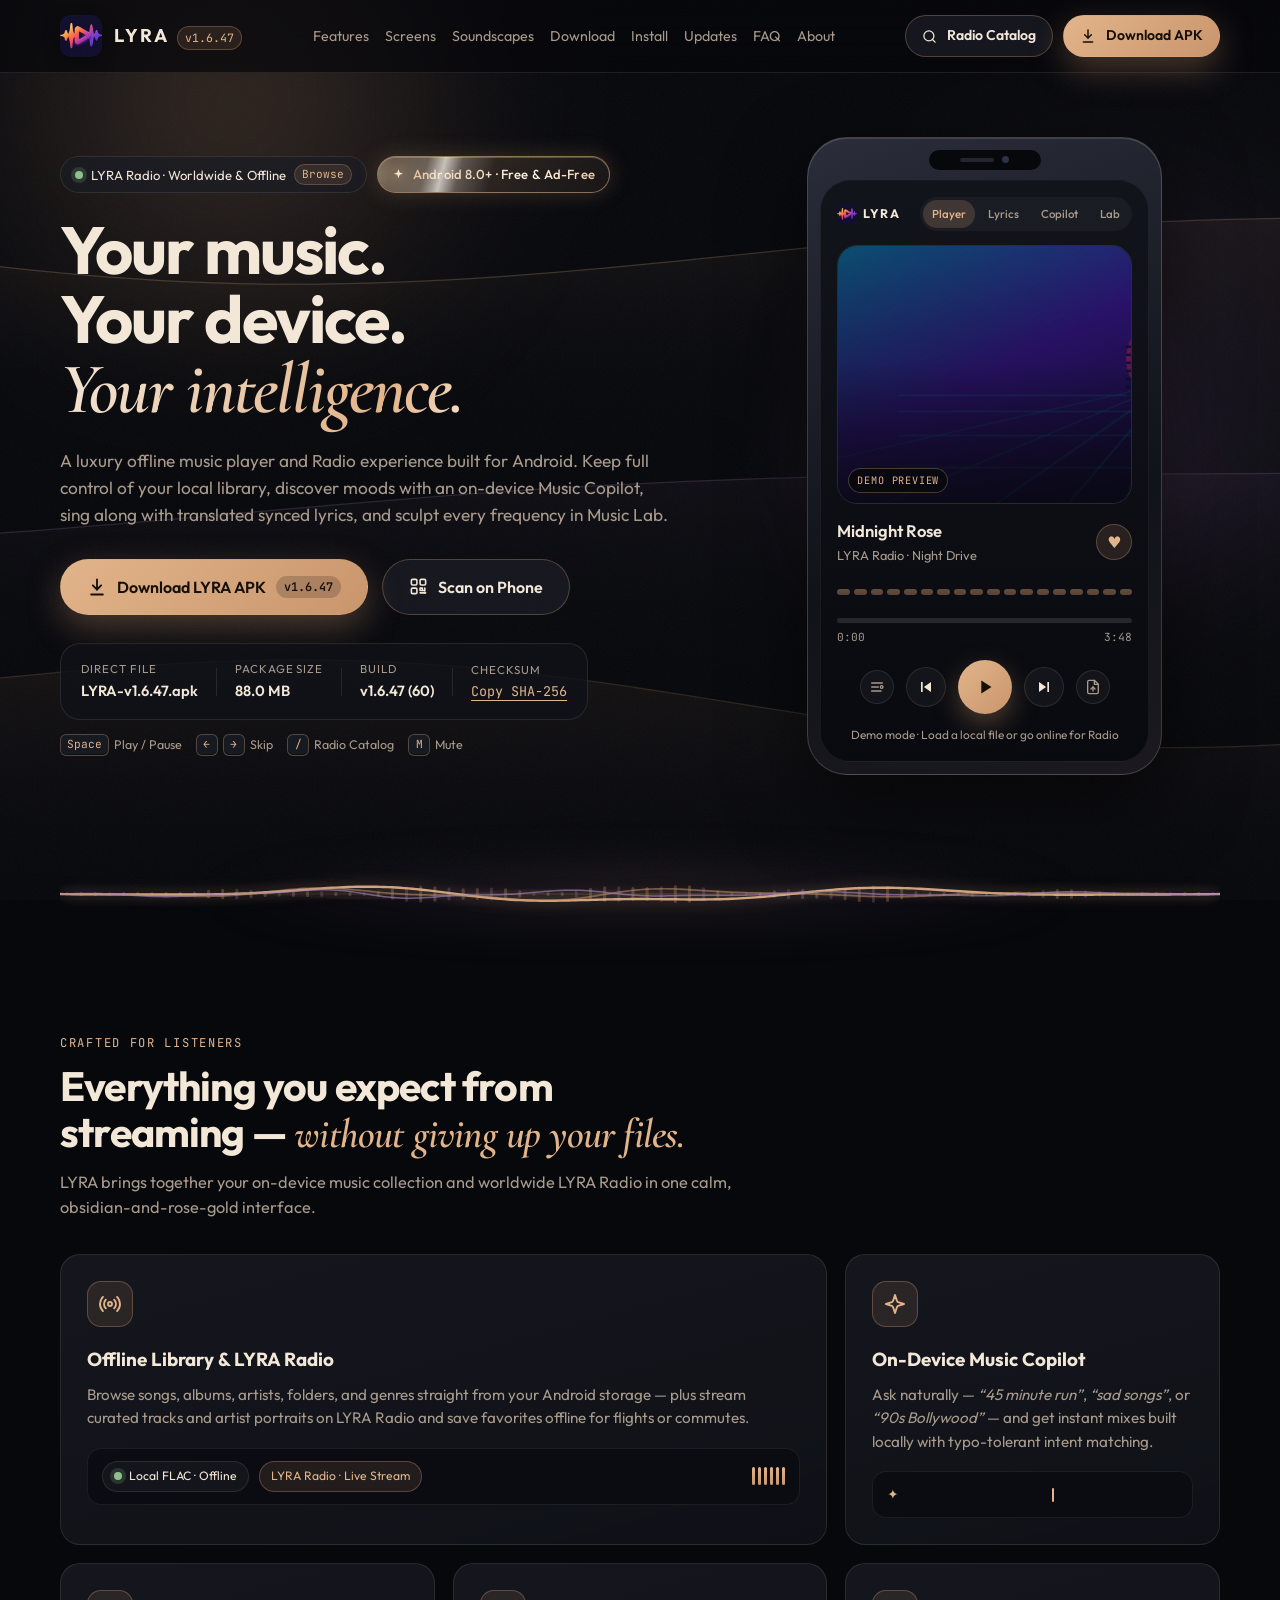
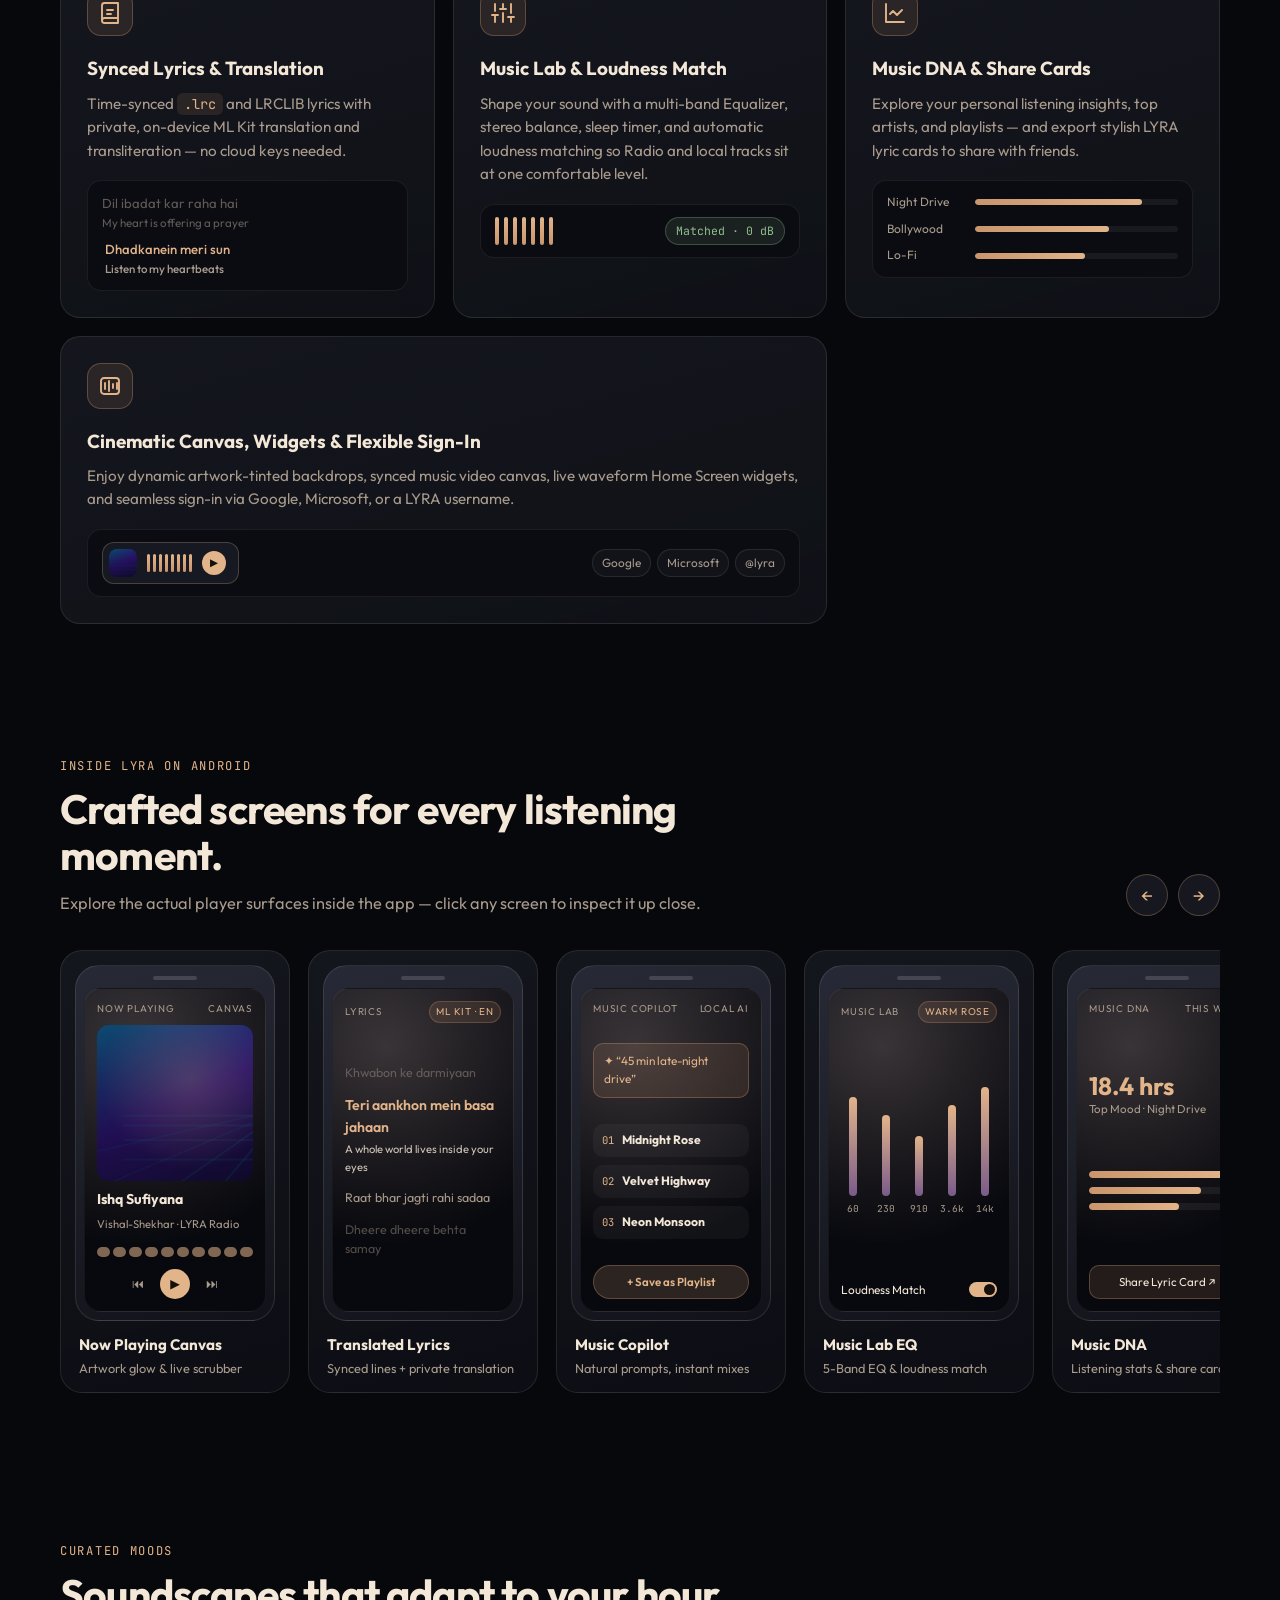
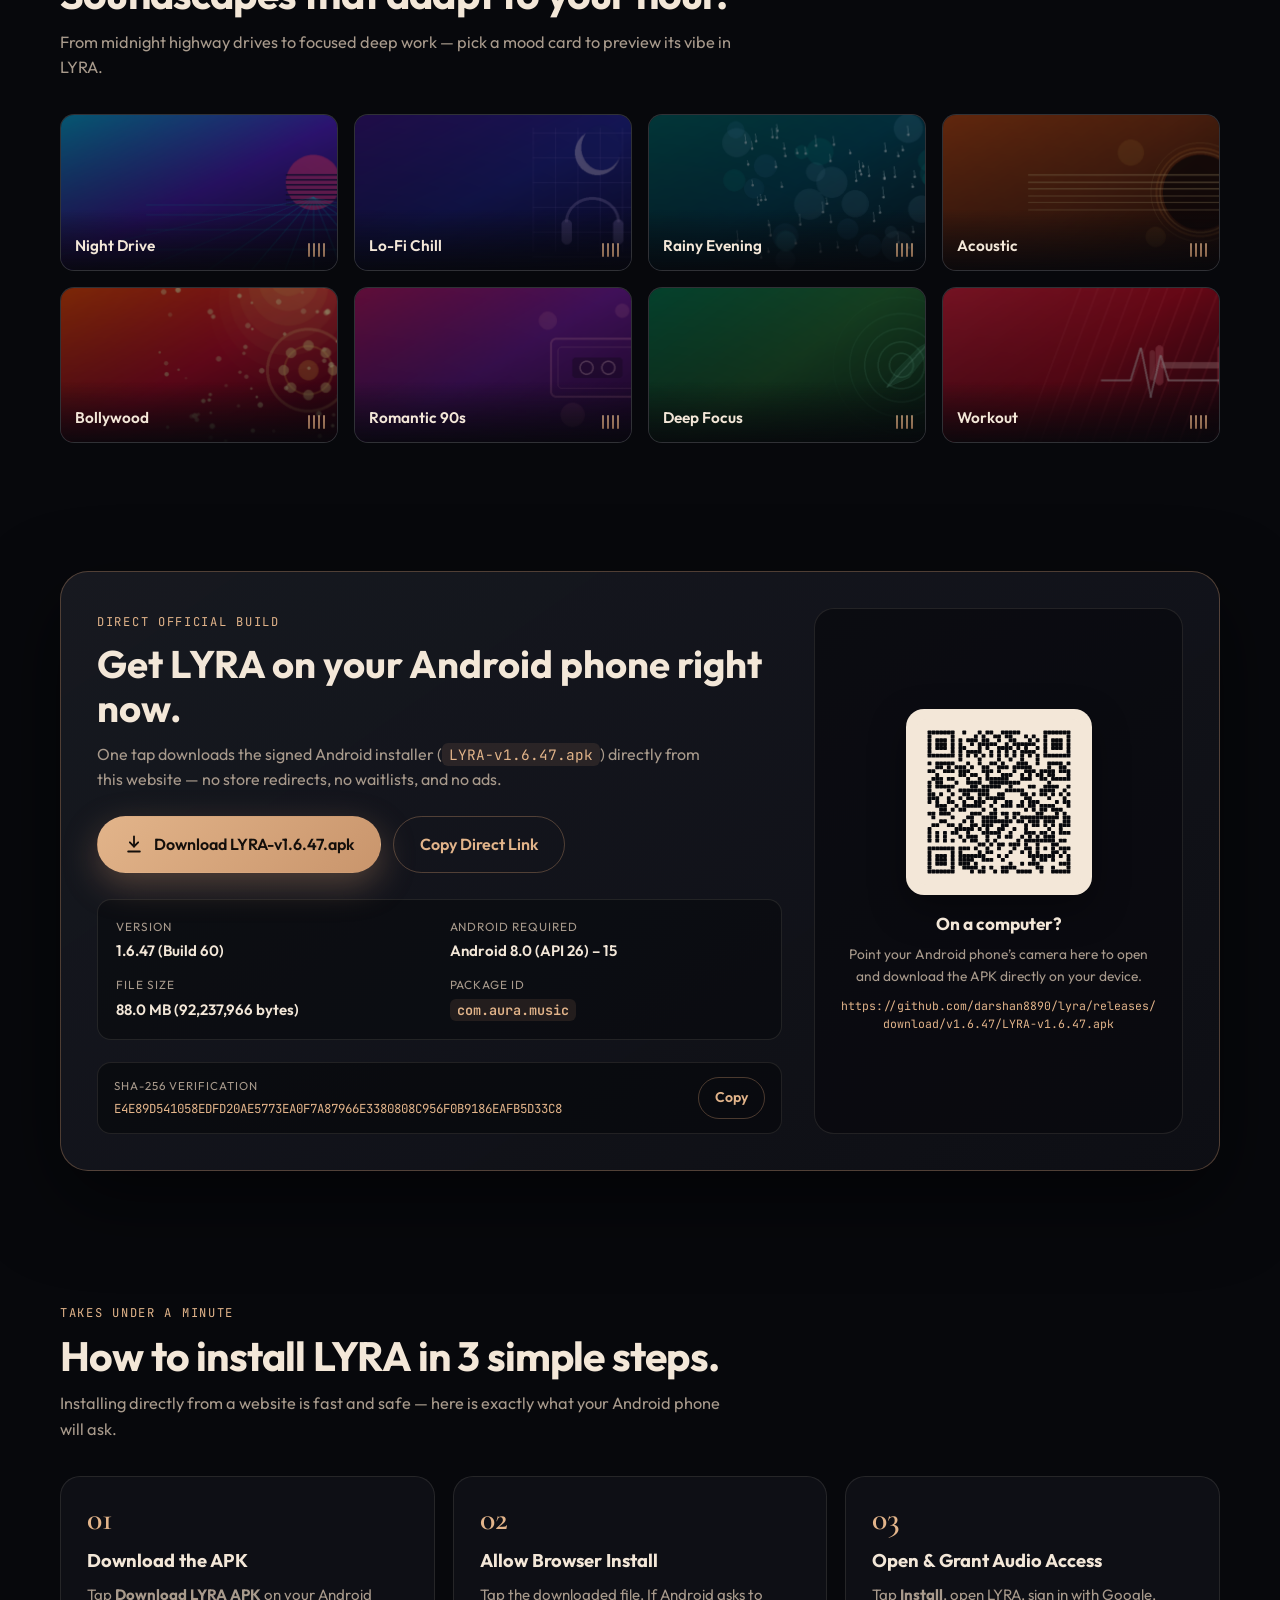
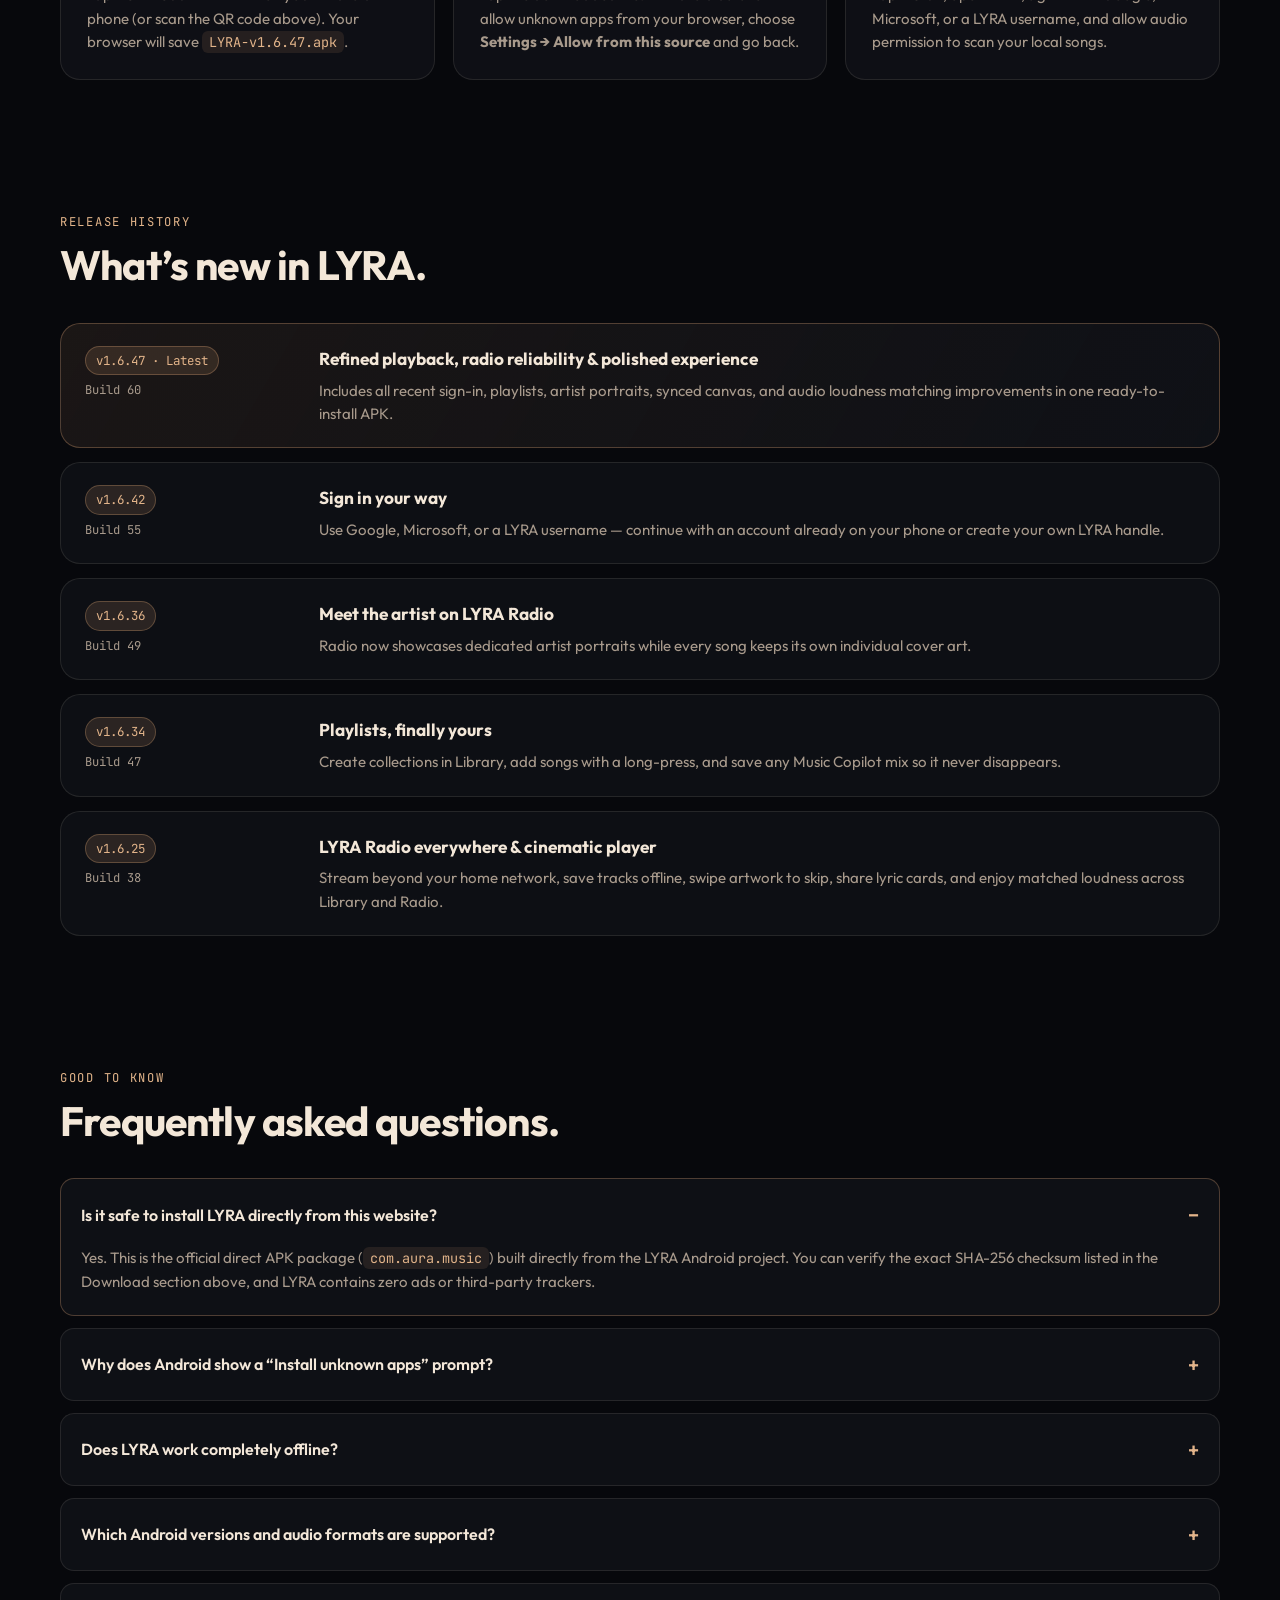
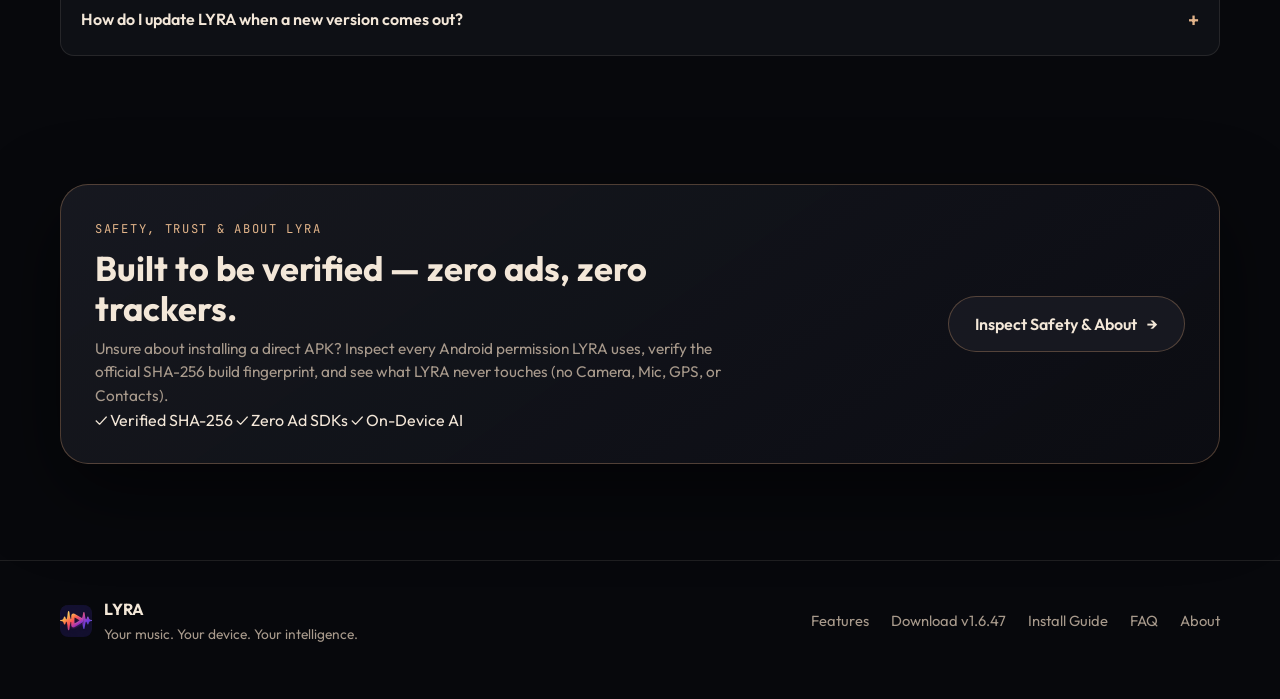
==== index.html @ 9fa6af42 "Upgrade About page with trust verification and manifest audit (index.html)" ====
<!DOCTYPE html>
<html lang="en">
<head>
  <meta charset="utf-8" />
  <meta name="viewport" content="width=device-width, initial-scale=1" />
  <meta name="theme-color" content="#07080c" />
  <title>LYRA — Your Music. Your Device. Your Intelligence.</title>
  <meta name="description" content="Download LYRA for Android (v1.6.47 APK). A refined offline music player and worldwide LYRA Radio app with on-device Music Copilot, synced lyrics &amp; translation, and Music Lab EQ." />
  <meta property="og:type" content="website" />
  <meta property="og:title" content="LYRA — Your Music. Your Device. Your Intelligence." />
  <meta property="og:description" content="Free &amp; Ad-Free Android music player and worldwide LYRA Radio with on-device Music Copilot, synced translated lyrics, and 5-Band Music Lab EQ." />
  <meta property="og:image" content="https://darshan8890.github.io/lyra/assets/lyra-logo.png?v=2" />
  <meta name="twitter:card" content="summary" />
  <meta name="twitter:title" content="LYRA for Android (v1.6.47)" />
  <meta name="twitter:description" content="Offline music player &amp; worldwide LYRA Radio — Free &amp; Ad-Free for Android 8.0+." />
  <meta name="twitter:image" content="https://darshan8890.github.io/lyra/assets/lyra-logo.png?v=2" />
  <link rel="icon" type="image/png" href="assets/lyra-logo.png?v=2" />
  <link rel="preconnect" href="https://fonts.googleapis.com" />
  <link rel="preconnect" href="https://fonts.gstatic.com" crossorigin />
  <link href="https://fonts.googleapis.com/css2?family=Cormorant+Garamond:ital,wght@0,500;0,600;1,500;1,600&family=JetBrains+Mono:wght@400;500&family=Outfit:wght@300;400;500;600;700&display=swap" rel="stylesheet" />
  <link rel="stylesheet" href="styles.css?v=13" />
</head>
<body>
  <div class="ambient-stage" aria-hidden="true">
    <canvas id="ambientCanvas" class="ambient-canvas"></canvas>
    <div class="orb orb-gold"></div>
    <div class="orb orb-amethyst"></div>
    <div class="grain"></div>
  </div>

  <!-- Sticky Navigation -->
  <header class="site-header" id="top">
    <div class="container nav-inner">
      <a class="brand" href="#top" aria-label="LYRA Home">
        <span class="brand-mark">
          <img src="assets/lyra-logo.png?v=2" alt="LYRA logo" width="42" height="42" />
        </span>
        <span class="brand-text">
          <strong>LYRA</strong>
          <small>v1.6.47</small>
        </span>
      </a>

      <nav class="nav-links" id="navLinks" aria-label="Primary">
        <a href="#features">Features</a>
        <a href="#screens">Screens</a>
        <a href="#moods">Soundscapes</a>
        <a href="#download">Download</a>
        <a href="#install">Install</a>
        <a href="#releases">Updates</a>
        <a href="#faq">FAQ</a>
        <a href="about.html">About</a>
      </nav>

      <div class="nav-actions">
        <button class="btn btn-glass btn-sm js-open-catalog" type="button">
          <svg width="15" height="15" viewBox="0 0 24 24" fill="none" stroke="currentColor" stroke-width="2" stroke-linecap="round" stroke-linejoin="round" aria-hidden="true"><circle cx="11" cy="11" r="8"/><path d="m21 21-4.3-4.3"/></svg>
          <span>Radio Catalog</span>
        </button>
        <a class="btn btn-primary btn-sm js-download-apk" href="https://github.com/darshan8890/lyra/releases/download/v1.6.47/LYRA-v1.6.47.apk" download="LYRA-v1.6.47.apk">
          <svg width="16" height="16" viewBox="0 0 24 24" fill="none" stroke="currentColor" stroke-width="2.2" stroke-linecap="round" stroke-linejoin="round" aria-hidden="true"><path d="M12 3v12"/><path d="m7 10 5 5 5-5"/><path d="M5 21h14"/></svg>
          <span>Download APK</span>
        </a>
        <button class="menu-toggle" id="menuToggle" type="button" aria-label="Open navigation menu" aria-expanded="false" aria-controls="mobileDrawer">
          <span></span><span></span>
        </button>
      </div>
    </div>

    <div class="mobile-drawer" id="mobileDrawer" hidden>
      <a href="#features">Features</a>
      <a href="#screens">App Screens</a>
      <a href="#moods">Soundscapes</a>
      <a href="#download">Direct Download</a>
      <a href="#install">How to Install</a>
      <a href="#releases">What’s New</a>
      <a href="#faq">FAQ</a>
      <a href="about.html">About</a>
      <button class="btn btn-glass js-open-catalog" type="button">Browse Radio Catalog</button>
      <a class="btn btn-primary js-download-apk" href="https://github.com/darshan8890/lyra/releases/download/v1.6.47/LYRA-v1.6.47.apk" download="LYRA-v1.6.47.apk">Download LYRA v1.6.47 APK</a>
    </div>
  </header>

  <main>
    <!-- Hero Section -->
    <section class="hero container">
      <div class="hero-copy">
        <div class="pill-row hero-enter" style="--d: 0ms">
          <button class="status-pill status-pill-btn js-open-catalog" id="radioStatusPill" type="button" title="Browse and search live LYRA Radio tracks">
            <span class="pulse-dot" aria-hidden="true"></span>
            <span id="radioStatusText">LYRA Radio · Worldwide &amp; Offline</span>
            <span class="status-pill-cta">Browse</span>
          </button>
          <span class="meta-pill">
            <svg class="meta-pill-sparkle" width="13" height="13" viewBox="0 0 24 24" fill="currentColor" aria-hidden="true"><path d="M12 2l2.1 6.4L20.5 10.5l-6.4 2.1L12 19l-2.1-6.4L3.5 10.5l6.4-2.1L12 2z"/></svg>
            <span class="meta-pill-text">Android 8.0+ · Free &amp; Ad-Free</span>
          </span>
        </div>

        <h1 class="hero-enter" style="--d: 80ms">
          Your music.<br />
          Your device.<br />
          <span class="hero-accent">Your intelligence.</span>
        </h1>

        <p class="hero-lead hero-enter" style="--d: 160ms">
          A luxury offline music player and Radio experience built for Android.
          Keep full control of your local library, discover moods with an on-device
          Music Copilot, sing along with translated synced lyrics, and sculpt every
          frequency in Music Lab.
        </p>

        <div class="hero-cta-group hero-enter" style="--d: 240ms">
          <a class="btn btn-primary btn-lg btn-shimmer js-download-apk" id="heroDownloadBtn" href="https://github.com/darshan8890/lyra/releases/download/v1.6.47/LYRA-v1.6.47.apk" download="LYRA-v1.6.47.apk">
            <svg width="20" height="20" viewBox="0 0 24 24" fill="none" stroke="currentColor" stroke-width="2.2" stroke-linecap="round" stroke-linejoin="round" aria-hidden="true"><path d="M12 3v12"/><path d="m7 10 5 5 5-5"/><path d="M5 21h14"/></svg>
            <span>Download LYRA APK</span>
            <span class="btn-tag">v1.6.47</span>
          </a>

          <button class="btn btn-glass btn-lg" type="button" id="openQrModalBtn">
            <svg width="19" height="19" viewBox="0 0 24 24" fill="none" stroke="currentColor" stroke-width="2" stroke-linecap="round" stroke-linejoin="round" aria-hidden="true"><rect x="3" y="3" width="7" height="7" rx="1.5"/><rect x="14" y="3" width="7" height="7" rx="1.5"/><rect x="3" y="14" width="7" height="7" rx="1.5"/><path d="M14 14h3v3h-3z"/><path d="M20 14v3h-3"/><path d="M14 20h7"/><path d="M20 20v-1"/></svg>
            <span>Scan on Phone</span>
          </button>
        </div>

        <div class="trust-strip hero-enter" style="--d: 320ms">
          <div class="trust-item">
            <span class="trust-label">Direct File</span>
            <strong>LYRA-v1.6.47.apk</strong>
          </div>
          <div class="trust-divider" aria-hidden="true"></div>
          <div class="trust-item">
            <span class="trust-label">Package Size</span>
            <strong>88.0 MB</strong>
          </div>
          <div class="trust-divider" aria-hidden="true"></div>
          <div class="trust-item">
            <span class="trust-label">Build</span>
            <strong>v1.6.47 (60)</strong>
          </div>
          <div class="trust-divider" aria-hidden="true"></div>
          <div class="trust-item">
            <span class="trust-label">Checksum</span>
            <button class="link-mono js-copy-sha" type="button" title="Copy SHA-256 checksum">Copy SHA-256</button>
          </div>
        </div>

        <div class="kbd-strip hero-enter" style="--d: 380ms" aria-label="Keyboard shortcuts">
          <span class="kbd-item"><kbd>Space</kbd> Play / Pause</span>
          <span class="kbd-item"><kbd>←</kbd><kbd>→</kbd> Skip</span>
          <span class="kbd-item"><kbd>/</kbd> Radio Catalog</span>
          <span class="kbd-item"><kbd>M</kbd> Mute</span>
        </div>
      </div>

      <!-- Interactive App Preview Phone -->
      <div class="hero-stage hero-enter" style="--d: 200ms" id="preview">
        <div class="phone-glow" id="phoneGlow" aria-hidden="true"></div>
        <div class="phone-frame" id="phoneFrame" aria-label="Interactive LYRA App Preview">
          <div class="phone-notch" aria-hidden="true">
            <span class="speaker"></span>
            <span class="camera"></span>
          </div>

          <div class="phone-screen">
            <div class="phone-topbar">
              <div class="phone-brand">
                <img src="assets/lyra-logo.png?v=2" alt="" width="20" height="20" />
                <span>LYRA</span>
              </div>
              <div class="phone-tabs" role="tablist" aria-label="App preview screens">
                <button class="phone-tab is-active" role="tab" aria-selected="true" data-tab="player" type="button">Player</button>
                <button class="phone-tab" role="tab" aria-selected="false" data-tab="lyrics" type="button">Lyrics</button>
                <button class="phone-tab" role="tab" aria-selected="false" data-tab="copilot" type="button">Copilot</button>
                <button class="phone-tab" role="tab" aria-selected="false" data-tab="lab" type="button">Lab</button>
              </div>
            </div>

            <!-- Tab 1: Player -->
            <div class="phone-panel is-active" data-panel="player">
              <div class="art-card" id="previewArtCard">
                <img id="previewArtImg" src="assets/bg_genre_nightdrive.png" alt="Night Drive cover art" />
                <video id="previewCanvasVideo" class="art-video" muted playsinline loop hidden></video>
                <div class="art-overlay">
                  <span class="art-badge" id="previewBadge">LYRA RADIO · LIVE</span>
                  <button class="canvas-pill" id="canvasToggleBtn" type="button" hidden>Canvas</button>
                </div>
              </div>

              <div class="track-meta">
                <div class="track-title-col">
                  <h3 id="previewTitle">Connecting to LYRA Radio…</h3>
                  <p id="previewArtist">Loading live catalog</p>
                </div>
                <button class="heart-btn is-liked" id="previewLikeBtn" type="button" aria-label="Toggle favorite">♥</button>
              </div>

              <div class="waveform" id="previewWaveform" aria-hidden="true">
                <span></span><span></span><span></span><span></span><span></span><span></span>
                <span></span><span></span><span></span><span></span><span></span><span></span>
                <span></span><span></span><span></span><span></span><span></span><span></span>
              </div>

              <div class="progress-wrap">
                <div class="progress-track" id="previewProgressTrack" role="slider" aria-label="Seek preview position" aria-valuemin="0" aria-valuemax="100" aria-valuenow="0" tabindex="0">
                  <div class="progress-fill" id="previewProgress"></div>
                </div>
                <div class="progress-times">
                  <span id="previewTimeCurrent">0:00</span>
                  <span id="previewTimeTotal">0:00</span>
                </div>
              </div>

              <div class="player-controls">
                <button class="ctrl-btn ctrl-sm" id="queueToggleBtn" type="button" aria-label="Open Radio track queue" title="LYRA Radio Queue">
                  <svg width="16" height="16" viewBox="0 0 24 24" fill="none" stroke="currentColor" stroke-width="2" stroke-linecap="round"><path d="M4 6h16M4 12h10M4 18h14"/><circle cx="19" cy="12" r="2"/></svg>
                </button>
                <button class="ctrl-btn" id="prevTrackBtn" type="button" aria-label="Previous track">
                  <svg width="20" height="20" viewBox="0 0 24 24" fill="currentColor"><path d="M6 6h2v12H6zm3.5 6 8.5 6V6z"/></svg>
                </button>
                <button class="play-fab" id="playToggleBtn" type="button" aria-label="Play or pause track">
                  <svg id="playIcon" width="22" height="22" viewBox="0 0 24 24" fill="currentColor"><path d="M8 5v14l11-7z"/></svg>
                  <svg id="pauseIcon" width="22" height="22" viewBox="0 0 24 24" fill="currentColor" hidden><path d="M6 5h4v14H6zm8 0h4v14h-4z"/></svg>
                </button>
                <button class="ctrl-btn" id="nextTrackBtn" type="button" aria-label="Next track">
                  <svg width="20" height="20" viewBox="0 0 24 24" fill="currentColor"><path d="M16 6h2v12h-2zM6 18l8.5-6L6 6z"/></svg>
                </button>
                <label class="ctrl-btn ctrl-sm" title="Play a local audio file from your device" aria-label="Play a local audio file">
                  <input type="file" id="localAudioInput" accept="audio/*" hidden />
                  <svg width="16" height="16" viewBox="0 0 24 24" fill="none" stroke="currentColor" stroke-width="2" stroke-linecap="round" stroke-linejoin="round"><path d="M14 2H6a2 2 0 0 0-2 2v16a2 2 0 0 0 2 2h12a2 2 0 0 0 2-2V8z"/><polyline points="14 2 14 8 20 8"/><path d="M12 18v-6"/><path d="m9 15 3-3 3 3"/></svg>
                </label>
              </div>
              <p class="preview-hint" id="previewHint">Tap Play to stream live from LYRA Radio</p>

              <!-- Inline Queue Overlay inside Phone -->
              <div class="phone-queue" id="phoneQueue" hidden>
                <div class="phone-queue-head">
                  <span class="mini-label" id="queueCountLabel">LYRA Radio Queue</span>
                  <button class="chip-btn" id="closeQueueBtn" type="button">Done</button>
                </div>
                <ul class="queue-list" id="queueList"></ul>
              </div>
            </div>

            <!-- Tab 2: Synced Lyrics -->
            <div class="phone-panel" data-panel="lyrics" hidden>
              <div class="lyrics-header">
                <div class="sync-pill" role="group" aria-label="Adjust lyric timing">
                  <button type="button" id="lyricSyncMinus" title="Show lyrics 0.5s earlier">−0.5s</button>
                  <button type="button" id="lyricSyncReset" title="Reset lyric timing">0.0s</button>
                  <button type="button" id="lyricSyncPlus" title="Show lyrics 0.5s later">+0.5s</button>
                </div>
                <button class="translate-chip" id="translateToggle" type="button" aria-pressed="false">
                  Translate: OFF
                </button>
              </div>

              <div class="lyrics-scroll" id="lyricsBox">
                <p class="lyric-line" data-orig="Raat ke saaye mein dhadkan bolti hai" data-en="In the shadows of the night, the heartbeat speaks">Raat ke saaye mein dhadkan bolti hai</p>
                <p class="lyric-line is-active" data-orig="Khamoshi mein bhi ek dhun chhupi hai" data-en="Even inside silence, a melody stays hidden">Khamoshi mein bhi ek dhun chhupi hai</p>
                <p class="lyric-line" data-orig="Sitaron ke neeche yeh safar chalta rahe" data-en="Beneath the stars, let this journey keep moving">Sitaron ke neeche yeh safar chalta rahe</p>
                <p class="lyric-line" data-orig="Har sur mein tera hi naam mile" data-en="In every note, only your name appears">Har sur mein tera hi naam mile</p>
              </div>

              <div class="lyrics-foot">
                <span id="lyricsFootText">Tap any line to jump to that moment</span>
              </div>
            </div>

            <!-- Tab 3: Music Copilot -->
            <div class="phone-panel" data-panel="copilot" hidden>
              <span class="mini-label">Music Copilot · Live Catalog</span>
              <form class="copilot-prompt-bar" id="copilotForm">
                <span class="spark">✦</span>
                <input id="copilotInput" type="text" placeholder="Try: romantic, lofi, 90s, run…" autocomplete="off" />
                <button class="copilot-go" type="submit" aria-label="Generate mix">Go</button>
              </form>
              <div class="copilot-chips">
                <button class="chip-btn is-selected" type="button" data-copilot="all">Radio Hits</button>
                <button class="chip-btn" type="button" data-copilot="chill">Chill / Lo-Fi</button>
                <button class="chip-btn" type="button" data-copilot="romantic">Romantic</button>
                <button class="chip-btn" type="button" data-copilot="energy">Workout</button>
              </div>
              <div class="copilot-result" id="copilotResult">
                <strong id="copilotTitle">Curated from LYRA Radio</strong>
                <p id="copilotDesc">Tap any track below to play it live.</p>
                <ul class="mini-tracklist" id="copilotTracks">
                  <li><span>01</span><div><b>Loading catalog…</b><small>LYRA Radio</small></div></li>
                </ul>
              </div>
            </div>

            <!-- Tab 4: Music Lab EQ -->
            <div class="phone-panel" data-panel="lab" hidden>
              <div class="lyrics-header">
                <span class="mini-label">Music Lab · 5-Band EQ</span>
                <label class="switch-inline">
                  <input type="checkbox" id="loudnessMatchToggle" checked />
                  <span>Loudness Match</span>
                </label>
              </div>
              <div class="eq-presets">
                <button class="chip-btn is-selected" type="button" data-preset="warm">Warm Rose</button>
                <button class="chip-btn" type="button" data-preset="bass">Bass Boost</button>
                <button class="chip-btn" type="button" data-preset="vocal">Vocal Air</button>
                <button class="chip-btn" type="button" data-preset="flat">Studio Flat</button>
              </div>
              <div class="eq-sliders" id="eqSliders">
                <div class="eq-band"><input type="range" min="-10" max="10" value="4" aria-label="60 Hz" /><span>60</span></div>
                <div class="eq-band"><input type="range" min="-10" max="10" value="2" aria-label="230 Hz" /><span>230</span></div>
                <div class="eq-band"><input type="range" min="-10" max="10" value="-1" aria-label="910 Hz" /><span>910</span></div>
                <div class="eq-band"><input type="range" min="-10" max="10" value="3" aria-label="3.6 kHz" /><span>3.6k</span></div>
                <div class="eq-band"><input type="range" min="-10" max="10" value="5" aria-label="14 kHz" /><span>14k</span></div>
              </div>
              <div class="lyrics-foot">
                <span>Equalizes local files &amp; Radio at even volume</span>
              </div>
            </div>
          </div>
        </div>
      </div>
    </section>

    <!-- Live Acoustic Wave Divider -->
    <div class="wave-ribbon container" aria-hidden="true">
      <canvas id="acousticWaveCanvas"></canvas>
    </div>

    <!-- Bento Features Section -->
    <section class="section container" id="features">
      <div class="section-head reveal">
        <span class="eyebrow">Crafted for listeners</span>
        <h2>Everything you expect from streaming — <em>without giving up your files.</em></h2>
        <p>LYRA brings together your on-device music collection and worldwide LYRA Radio in one calm, obsidian-and-rose-gold interface.</p>
      </div>

      <div class="bento-grid">
        <article class="bento-card bento-wide reveal">
          <div class="bento-icon">
            <svg width="24" height="24" viewBox="0 0 24 24" fill="none" stroke="currentColor" stroke-width="1.9" stroke-linecap="round" stroke-linejoin="round"><circle cx="12" cy="12" r="2"/><path d="M16.24 7.76a6 6 0 0 1 0 8.49m-8.48-.01a6 6 0 0 1 0-8.49m11.31-2.82a10 10 0 0 1 0 14.14m-14.14 0a10 10 0 0 1 0-14.14"/></svg>
          </div>
          <h3>Offline Library &amp; LYRA Radio</h3>
          <p>
            Browse songs, albums, artists, folders, and genres straight from your Android storage — plus stream curated tracks and artist portraits on LYRA Radio and save favorites offline for flights or commutes.
          </p>
          <div class="bento-visual bento-radio-vis" aria-hidden="true">
            <div class="bento-radio-chip"><span class="pulse-dot"></span><span>Local FLAC · Offline</span></div>
            <div class="bento-radio-chip is-accent"><span>LYRA Radio · Live Stream</span></div>
            <div class="bento-mini-eq"><i></i><i></i><i></i><i></i><i></i><i></i></div>
          </div>
        </article>

        <article class="bento-card reveal">
          <div class="bento-icon">
            <svg width="24" height="24" viewBox="0 0 24 24" fill="none" stroke="currentColor" stroke-width="1.9" stroke-linecap="round" stroke-linejoin="round"><path d="m12 3-1.912 5.813a2 2 0 0 1-1.275 1.275L3 12l5.813 1.912a2 2 0 0 1 1.275 1.275L12 21l1.912-5.813a2 2 0 0 1 1.275-1.275L21 12l-5.813-1.912a2 2 0 0 1-1.275-1.275L12 3Z"/></svg>
          </div>
          <h3>On-Device Music Copilot</h3>
          <p>
            Ask naturally — <em>“45 minute run”</em>, <em>“sad songs”</em>, or <em>“90s Bollywood”</em> — and get instant mixes built locally with typo-tolerant intent matching.
          </p>
          <div class="bento-visual bento-copilot-vis" aria-hidden="true">
            <span class="bento-spark">✦</span>
            <span class="bento-prompt-cycle" id="bentoCopilotPrompt">“45 minute night drive”</span>
            <span class="bento-caret"></span>
          </div>
        </article>

        <article class="bento-card reveal">
          <div class="bento-icon">
            <svg width="24" height="24" viewBox="0 0 24 24" fill="none" stroke="currentColor" stroke-width="1.9" stroke-linecap="round" stroke-linejoin="round"><path d="M4 19.5v-15A2.5 2.5 0 0 1 6.5 2H20v20H6.5a2.5 2.5 0 0 1 0-5H20"/><path d="M9 9h6"/><path d="M9 13h4"/></svg>
          </div>
          <h3>Synced Lyrics &amp; Translation</h3>
          <p>
            Time-synced <code>.lrc</code> and LRCLIB lyrics with private, on-device ML Kit translation and transliteration — no cloud keys needed.
          </p>
          <div class="bento-visual bento-lyrics-vis" id="bentoLyricsVis" aria-hidden="true">
            <div class="bl-line is-active">Dil ibadat kar raha hai <small>My heart is offering a prayer</small></div>
            <div class="bl-line">Dhadkanein meri sun <small>Listen to my heartbeats</small></div>
          </div>
        </article>

        <article class="bento-card reveal">
          <div class="bento-icon">
            <svg width="24" height="24" viewBox="0 0 24 24" fill="none" stroke="currentColor" stroke-width="1.9" stroke-linecap="round" stroke-linejoin="round"><line x1="4" y1="21" x2="4" y2="14"/><line x1="4" y1="10" x2="4" y2="3"/><line x1="12" y1="21" x2="12" y2="12"/><line x1="12" y1="8" x2="12" y2="3"/><line x1="20" y1="21" x2="20" y2="16"/><line x1="20" y1="12" x2="20" y2="3"/><line x1="1" y1="14" x2="7" y2="14"/><line x1="9" y1="8" x2="15" y2="8"/><line x1="17" y1="16" x2="23" y2="16"/></svg>
          </div>
          <h3>Music Lab &amp; Loudness Match</h3>
          <p>
            Shape your sound with a multi-band Equalizer, stereo balance, sleep timer, and automatic loudness matching so Radio and local tracks sit at one comfortable level.
          </p>
          <div class="bento-visual bento-eq-vis" aria-hidden="true">
            <div class="bento-eq-bars"><i></i><i></i><i></i><i></i><i></i><i></i><i></i></div>
            <span class="bento-badge-pill">Matched · 0 dB</span>
          </div>
        </article>

        <article class="bento-card reveal">
          <div class="bento-icon">
            <svg width="24" height="24" viewBox="0 0 24 24" fill="none" stroke="currentColor" stroke-width="1.9" stroke-linecap="round" stroke-linejoin="round"><path d="M3 3v18h18"/><path d="m19 9-5 5-4-4-3 3"/></svg>
          </div>
          <h3>Music DNA &amp; Share Cards</h3>
          <p>
            Explore your personal listening insights, top artists, and playlists — and export stylish LYRA lyric cards to share with friends.
          </p>
          <div class="bento-visual bento-dna-vis" aria-hidden="true">
            <div class="dna-row"><span>Night Drive</span><div><i style="--w:82%"></i></div></div>
            <div class="dna-row"><span>Bollywood</span><div><i style="--w:66%"></i></div></div>
            <div class="dna-row"><span>Lo-Fi</span><div><i style="--w:54%"></i></div></div>
          </div>
        </article>

        <article class="bento-card bento-wide reveal">
          <div class="bento-icon">
            <svg width="24" height="24" viewBox="0 0 24 24" fill="none" stroke="currentColor" stroke-width="1.9" stroke-linecap="round" stroke-linejoin="round"><rect x="3" y="4" width="18" height="16" rx="3"/><path d="M7 15V9"/><path d="M11 17V7"/><path d="M15 14v-4"/><path d="M19 15V9"/></svg>
          </div>
          <h3>Cinematic Canvas, Widgets &amp; Flexible Sign-In</h3>
          <p>
            Enjoy dynamic artwork-tinted backdrops, synced music video canvas, live waveform Home Screen widgets, and seamless sign-in via Google, Microsoft, or a LYRA username.
          </p>
          <div class="bento-visual bento-widget-vis" aria-hidden="true">
            <div class="bento-mini-widget">
              <img src="assets/bg_genre_nightdrive.png" alt="" width="28" height="28" />
              <div class="bmw-wave"><i></i><i></i><i></i><i></i><i></i><i></i><i></i><i></i></div>
              <span class="bmw-play">▶</span>
            </div>
            <div class="bento-auth-tags">
              <span>Google</span>
              <span>Microsoft</span>
              <span>@lyra</span>
            </div>
          </div>
        </article>
      </div>
    </section>

    <!-- Android App Screen Showcase Gallery -->
    <section class="section container" id="screens">
      <div class="gallery-header reveal">
        <div class="section-head">
          <span class="eyebrow">Inside LYRA on Android</span>
          <h2>Crafted screens for every listening moment.</h2>
          <p>Explore the actual player surfaces inside the app — click any screen to inspect it up close.</p>
        </div>
        <div class="gallery-nav">
          <button class="gallery-arrow" id="galleryPrevBtn" type="button" aria-label="Previous app screens">←</button>
          <button class="gallery-arrow" id="galleryNextBtn" type="button" aria-label="Next app screens">→</button>
        </div>
      </div>

      <div class="gallery-track reveal" id="screensTrack" tabindex="0" aria-label="LYRA Android app screens">
        <article class="screen-card" data-screen="player" data-title="Now Playing · Cinematic Canvas" data-desc="Dynamic artwork-tinted backdrop, synced looping video canvas, swipeable cover art, and live waveform scrubber.">
          <div class="screen-phone">
            <div class="sp-notch"></div>
            <div class="sp-body sp-player">
              <div class="sp-top"><span>NOW PLAYING</span><span>CANVAS</span></div>
              <div class="sp-cover">
                <img src="assets/bg_genre_nightdrive.png" alt="Now Playing screen artwork" loading="lazy" />
                <div class="sp-cover-glow"></div>
              </div>
              <div class="sp-meta">
                <strong>Ishq Sufiyana</strong>
                <small>Vishal-Shekhar · LYRA Radio</small>
              </div>
              <div class="sp-wave"><i></i><i></i><i></i><i></i><i></i><i></i><i></i><i></i><i></i><i></i></div>
              <div class="sp-controls"><span>⏮</span><span class="sp-play">▶</span><span>⏭</span></div>
            </div>
          </div>
          <div class="screen-caption">
            <strong>Now Playing Canvas</strong>
            <span>Artwork glow &amp; live scrubber</span>
          </div>
        </article>

        <article class="screen-card" data-screen="lyrics" data-title="Synced Lyrics &amp; On-Device Translation" data-desc="Time-synced .lrc &amp; LRCLIB verses with private ML Kit translation and transliteration — zero cloud keys required.">
          <div class="screen-phone">
            <div class="sp-notch"></div>
            <div class="sp-body sp-lyrics">
              <div class="sp-top"><span>LYRICS</span><span class="sp-chip">ML KIT · EN</span></div>
              <div class="sp-lyric-stack">
                <p class="is-dim">Khwabon ke darmiyaan</p>
                <p class="is-now">Teri aankhon mein basa jahaan<small>A whole world lives inside your eyes</small></p>
                <p>Raat bhar jagti rahi sadaa</p>
                <p class="is-dim">Dheere dheere behta samay</p>
              </div>
            </div>
          </div>
          <div class="screen-caption">
            <strong>Translated Lyrics</strong>
            <span>Synced lines + private translation</span>
          </div>
        </article>

        <article class="screen-card" data-screen="copilot" data-title="On-Device Music Copilot" data-desc="Type or tap natural moods like '45 minute night drive' or '90s Bollywood' for instant typo-tolerant local &amp; Radio mixes.">
          <div class="screen-phone">
            <div class="sp-notch"></div>
            <div class="sp-body sp-copilot">
              <div class="sp-top"><span>MUSIC COPILOT</span><span>LOCAL AI</span></div>
              <div class="sp-prompt">✦ “45 min late-night drive”</div>
              <div class="sp-mix-list">
                <div><span>01</span><b>Midnight Rose</b></div>
                <div><span>02</span><b>Velvet Highway</b></div>
                <div><span>03</span><b>Neon Monsoon</b></div>
              </div>
              <div class="sp-save-pill">+ Save as Playlist</div>
            </div>
          </div>
          <div class="screen-caption">
            <strong>Music Copilot</strong>
            <span>Natural prompts, instant mixes</span>
          </div>
        </article>

        <article class="screen-card" data-screen="lab" data-title="Music Lab · 5-Band EQ &amp; Loudness Match" data-desc="Sculpt 60 Hz to 14 kHz, balance stereo channels, set a sleep timer, and keep Radio &amp; local files at one smooth volume.">
          <div class="screen-phone">
            <div class="sp-notch"></div>
            <div class="sp-body sp-lab">
              <div class="sp-top"><span>MUSIC LAB</span><span class="sp-chip">WARM ROSE</span></div>
              <div class="sp-eq-grid">
                <div><i style="--h:76%"></i><span>60</span></div>
                <div><i style="--h:62%"></i><span>230</span></div>
                <div><i style="--h:46%"></i><span>910</span></div>
                <div><i style="--h:70%"></i><span>3.6k</span></div>
                <div><i style="--h:84%"></i><span>14k</span></div>
              </div>
              <div class="sp-toggle-row"><span>Loudness Match</span><span class="sp-switch"></span></div>
            </div>
          </div>
          <div class="screen-caption">
            <strong>Music Lab EQ</strong>
            <span>5-Band EQ &amp; loudness match</span>
          </div>
        </article>

        <article class="screen-card" data-screen="dna" data-title="Music DNA &amp; Shareable Lyric Cards" data-desc="Track your listening habits, top genres, and favorite artists — and export rose-gold LYRA lyric cards in one tap.">
          <div class="screen-phone">
            <div class="sp-notch"></div>
            <div class="sp-body sp-dna">
              <div class="sp-top"><span>MUSIC DNA</span><span>THIS WEEK</span></div>
              <div class="sp-stat-big">18.4 hrs<small>Top Mood · Night Drive</small></div>
              <div class="sp-dna-bars">
                <div><i style="--w:88%"></i></div>
                <div><i style="--w:72%"></i></div>
                <div><i style="--w:58%"></i></div>
              </div>
              <div class="sp-share-mini">Share Lyric Card ↗</div>
            </div>
          </div>
          <div class="screen-caption">
            <strong>Music DNA</strong>
            <span>Listening stats &amp; share cards</span>
          </div>
        </article>

        <article class="screen-card" data-screen="widget" data-title="Live Waveform Home Screen Widget" data-desc="Control playback straight from your Android home screen with a translucent waveform scrubber, shuffle, repeat, and queue jump.">
          <div class="screen-phone">
            <div class="sp-notch"></div>
            <div class="sp-body sp-widget-screen">
              <div class="sp-top"><span>ANDROID WIDGET</span><span>4×2 LIVE</span></div>
              <div class="sp-launcher-widget">
                <div class="slw-head">
                  <img src="assets/bg_genre_bollywood.png" alt="" width="34" height="34" />
                  <div><strong>Let It Be Desi Boyz</strong><small>Pritam · LYRA</small></div>
                </div>
                <div class="slw-dots"><i></i><i></i><i></i><i></i><i></i><i></i><i></i><i></i><i></i><i></i><i></i><i></i></div>
                <div class="slw-btns"><span>⏮</span><b>▶</b><span>⏭</span><span>♡</span></div>
              </div>
            </div>
          </div>
          <div class="screen-caption">
            <strong>Home Screen Widget</strong>
            <span>Live waveform playback card</span>
          </div>
        </article>
      </div>
    </section>

    <!-- Moods & Soundscapes Strip -->
    <section class="section container" id="moods">
      <div class="section-head reveal">
        <span class="eyebrow">Curated Moods</span>
        <h2>Soundscapes that adapt to your hour.</h2>
        <p>From midnight highway drives to focused deep work — pick a mood card to preview its vibe in LYRA.</p>
      </div>

      <div class="moods-grid reveal">
        <button class="mood-card" type="button" data-mood="Night Drive" data-art="assets/bg_genre_nightdrive.png">
          <img src="assets/bg_genre_nightdrive.png" alt="Night Drive artwork" loading="lazy" />
          <span>Night Drive</span>
        </button>
        <button class="mood-card" type="button" data-mood="Lo-Fi Chill" data-art="assets/bg_genre_lofi.png">
          <img src="assets/bg_genre_lofi.png" alt="Lo-Fi Chill artwork" loading="lazy" />
          <span>Lo-Fi Chill</span>
        </button>
        <button class="mood-card" type="button" data-mood="Rainy Evening" data-art="assets/bg_genre_rainy.png">
          <img src="assets/bg_genre_rainy.png" alt="Rainy Evening artwork" loading="lazy" />
          <span>Rainy Evening</span>
        </button>
        <button class="mood-card" type="button" data-mood="Acoustic" data-art="assets/bg_genre_acoustic.png">
          <img src="assets/bg_genre_acoustic.png" alt="Acoustic artwork" loading="lazy" />
          <span>Acoustic</span>
        </button>
        <button class="mood-card" type="button" data-mood="Bollywood" data-art="assets/bg_genre_bollywood.png">
          <img src="assets/bg_genre_bollywood.png" alt="Bollywood artwork" loading="lazy" />
          <span>Bollywood</span>
        </button>
        <button class="mood-card" type="button" data-mood="Romantic 90s" data-art="assets/bg_genre_romantic90s.png">
          <img src="assets/bg_genre_romantic90s.png" alt="Romantic 90s artwork" loading="lazy" />
          <span>Romantic 90s</span>
        </button>
        <button class="mood-card" type="button" data-mood="Deep Focus" data-art="assets/bg_genre_focus.png">
          <img src="assets/bg_genre_focus.png" alt="Deep Focus artwork" loading="lazy" />
          <span>Deep Focus</span>
        </button>
        <button class="mood-card" type="button" data-mood="Workout" data-art="assets/bg_genre_workout.png">
          <img src="assets/bg_genre_workout.png" alt="Workout artwork" loading="lazy" />
          <span>Workout</span>
        </button>
      </div>
    </section>

    <!-- Dedicated Direct Download Hub -->
    <section class="section container" id="download">
      <div class="download-hub reveal">
        <div class="download-info">
          <span class="eyebrow">Direct Official Build</span>
          <h2>Get LYRA on your Android phone right now.</h2>
          <p>
            One tap downloads the signed Android installer (<code>LYRA-v1.6.47.apk</code>) directly from this website — no store redirects, no waitlists, and no ads.
          </p>

          <div class="download-actions">
            <a class="btn btn-primary btn-lg btn-shimmer js-download-apk" href="https://github.com/darshan8890/lyra/releases/download/v1.6.47/LYRA-v1.6.47.apk" download="LYRA-v1.6.47.apk">
              <svg width="20" height="20" viewBox="0 0 24 24" fill="none" stroke="currentColor" stroke-width="2.2" stroke-linecap="round" stroke-linejoin="round" aria-hidden="true"><path d="M12 3v12"/><path d="m7 10 5 5 5-5"/><path d="M5 21h14"/></svg>
              <span>Download LYRA-v1.6.47.apk</span>
            </a>
            <button class="btn btn-outline btn-lg js-copy-link" type="button">Copy Direct Link</button>
          </div>

          <dl class="spec-grid">
            <div>
              <dt>Version</dt>
              <dd>1.6.47 (Build 60)</dd>
            </div>
            <div>
              <dt>Android Required</dt>
              <dd>Android 8.0 (API 26) – 15</dd>
            </div>
            <div>
              <dt>File Size</dt>
              <dd>88.0 MB (92,237,966 bytes)</dd>
            </div>
            <div>
              <dt>Package ID</dt>
              <dd><code>com.aura.music</code></dd>
            </div>
          </dl>

          <div class="checksum-box">
            <div>
              <span class="checksum-label">SHA-256 Verification</span>
              <code id="sha256Value">E4E89D541058EDFD20AE5773EA0F7A87966E3380808C956F0B9186EAFB5D33C8</code>
            </div>
            <button class="btn btn-sm btn-outline js-copy-sha" type="button">Copy</button>
          </div>
        </div>

        <div class="qr-card">
          <div class="qr-box" id="inlineQrBox" aria-label="QR code to download LYRA on your phone"></div>
          <h3>On a computer?</h3>
          <p>Point your Android phone’s camera here to open and download the APK directly on your device.</p>
          <span class="qr-url-preview" id="qrUrlLabel">https://github.com/darshan8890/lyra/releases/download/v1.6.47/LYRA-v1.6.47.apk</span>
        </div>
      </div>
    </section>

    <!-- 3-Step Friendly Install Guide -->
    <section class="section container" id="install">
      <div class="section-head reveal">
        <span class="eyebrow">Takes under a minute</span>
        <h2>How to install LYRA in 3 simple steps.</h2>
        <p>Installing directly from a website is fast and safe — here is exactly what your Android phone will ask.</p>
      </div>

      <div class="install-smart-banner" id="installSmartBanner" hidden role="status">
        <span class="pulse-dot" aria-hidden="true"></span>
        <div class="isb-copy">
          <strong>Download started — follow these 3 quick steps</strong>
          <span id="installSmartText">Step 1 of 3: Saving LYRA-v1.6.47.apk (88.0 MB) to your device.</span>
        </div>
        <button class="btn btn-sm btn-outline" id="installNextStepBtn" type="button">Next Step →</button>
      </div>

      <div class="steps-grid">
        <article class="step-card reveal" data-step="1">
          <span class="step-num">01</span>
          <h3>Download the APK</h3>
          <p>Tap <strong>Download LYRA APK</strong> on your Android phone (or scan the QR code above). Your browser will save <code>LYRA-v1.6.47.apk</code>.</p>
        </article>

        <article class="step-card reveal" data-step="2">
          <span class="step-num">02</span>
          <h3>Allow Browser Install</h3>
          <p>Tap the downloaded file. If Android asks to allow unknown apps from your browser, choose <strong>Settings → Allow from this source</strong> and go back.</p>
        </article>

        <article class="step-card reveal" data-step="3">
          <span class="step-num">03</span>
          <h3>Open &amp; Grant Audio Access</h3>
          <p>Tap <strong>Install</strong>, open LYRA, sign in with Google, Microsoft, or a LYRA username, and allow audio permission to scan your local songs.</p>
        </article>
      </div>
    </section>

    <!-- Release Notes -->
    <section class="section container" id="releases">
      <div class="section-head reveal">
        <span class="eyebrow">Release History</span>
        <h2>What’s new in LYRA.</h2>
      </div>

      <div class="release-list">
        <article class="release-item is-latest reveal">
          <div class="release-meta">
            <span class="version-badge">v1.6.47 · Latest</span>
            <span class="build-tag">Build 60</span>
          </div>
          <div class="release-body">
            <h3>Refined playback, radio reliability &amp; polished experience</h3>
            <p>Includes all recent sign-in, playlists, artist portraits, synced canvas, and audio loudness matching improvements in one ready-to-install APK.</p>
          </div>
        </article>

        <article class="release-item reveal">
          <div class="release-meta">
            <span class="version-badge">v1.6.42</span>
            <span class="build-tag">Build 55</span>
          </div>
          <div class="release-body">
            <h3>Sign in your way</h3>
            <p>Use Google, Microsoft, or a LYRA username — continue with an account already on your phone or create your own LYRA handle.</p>
          </div>
        </article>

        <article class="release-item reveal">
          <div class="release-meta">
            <span class="version-badge">v1.6.36</span>
            <span class="build-tag">Build 49</span>
          </div>
          <div class="release-body">
            <h3>Meet the artist on LYRA Radio</h3>
            <p>Radio now showcases dedicated artist portraits while every song keeps its own individual cover art.</p>
          </div>
        </article>

        <article class="release-item reveal">
          <div class="release-meta">
            <span class="version-badge">v1.6.34</span>
            <span class="build-tag">Build 47</span>
          </div>
          <div class="release-body">
            <h3>Playlists, finally yours</h3>
            <p>Create collections in Library, add songs with a long-press, and save any Music Copilot mix so it never disappears.</p>
          </div>
        </article>

        <article class="release-item reveal">
          <div class="release-meta">
            <span class="version-badge">v1.6.25</span>
            <span class="build-tag">Build 38</span>
          </div>
          <div class="release-body">
            <h3>LYRA Radio everywhere &amp; cinematic player</h3>
            <p>Stream beyond your home network, save tracks offline, swipe artwork to skip, share lyric cards, and enjoy matched loudness across Library and Radio.</p>
          </div>
        </article>
      </div>
    </section>

    <!-- FAQ -->
    <section class="section container" id="faq">
      <div class="section-head reveal">
        <span class="eyebrow">Good to know</span>
        <h2>Frequently asked questions.</h2>
      </div>

      <div class="faq-list reveal">
        <details class="faq-item" open>
          <summary>Is it safe to install LYRA directly from this website?</summary>
          <p>Yes. This is the official direct APK package (<code>com.aura.music</code>) built directly from the LYRA Android project. You can verify the exact SHA-256 checksum listed in the Download section above, and LYRA contains zero ads or third-party trackers.</p>
        </details>

        <details class="faq-item">
          <summary>Why does Android show a “Install unknown apps” prompt?</summary>
          <p>Android displays that standard notice whenever you install an app outside Google Play. Allowing your browser once lets Android complete the installation — and you can turn the toggle back off right afterward if you like.</p>
        </details>

        <details class="faq-item">
          <summary>Does LYRA work completely offline?</summary>
          <p>Yes. Your local music files, playlists, Music Copilot, Music Lab Equalizer, and on-device lyric translation all work offline. When you are online, LYRA Radio lets you stream new tracks and save favorites for offline listening too.</p>
        </details>

        <details class="faq-item">
          <summary>Which Android versions and audio formats are supported?</summary>
          <p>LYRA runs on Android 8.0 (Oreo) through Android 15 and uses Media3 ExoPlayer to play MP3, M4A/AAC, FLAC, WAV, OGG, and Opus tracks smoothly with gapless playback and hardware audio routing.</p>
        </details>

        <details class="faq-item">
          <summary>How do I update LYRA when a new version comes out?</summary>
          <p>Simply download the newer APK from this page and install it over your existing LYRA app — your playlists, library, and account stay intact.</p>
        </details>
      </div>
    </section>

    <!-- About & Safety Teaser -->
    <section class="section container" id="about">
      <div class="about-teaser reveal">
        <div class="about-teaser-copy">
          <span class="eyebrow">Safety, Trust &amp; About LYRA</span>
          <h2>Built to be verified — zero ads, zero trackers.</h2>
          <p>
            Unsure about installing a direct APK? Inspect every Android permission LYRA uses, verify the official SHA-256 build fingerprint, and see what LYRA never touches (no Camera, Mic, GPS, or Contacts).
          </p>
          <div class="teaser-pills">
            <span>✓ Verified SHA-256</span>
            <span>✓ Zero Ad SDKs</span>
            <span>✓ On-Device AI</span>
          </div>
        </div>
        <a class="btn btn-glass btn-lg" href="about.html">
          <span>Inspect Safety &amp; About</span>
          <span aria-hidden="true">→</span>
        </a>
      </div>
    </section>
  </main>

  <footer class="site-footer">
    <div class="container footer-inner">
      <div class="footer-brand">
        <img src="assets/lyra-logo.png?v=2" alt="LYRA logo" width="32" height="32" />
        <div>
          <strong>LYRA</strong>
          <p>Your music. Your device. Your intelligence.</p>
        </div>
      </div>

      <div class="footer-links">
        <a href="#features">Features</a>
        <a href="#download">Download v1.6.47</a>
        <a href="#install">Install Guide</a>
        <a href="#faq">FAQ</a>
        <a href="about.html">About</a>
      </div>
    </div>
  </footer>

  <!-- QR Modal for Desktop -> Phone Transfer -->
  <div class="modal-backdrop" id="qrModal" hidden role="dialog" aria-modal="true" aria-labelledby="qrModalTitle">
    <div class="modal-card">
      <button class="modal-close" id="closeQrModalBtn" type="button" aria-label="Close QR dialog">✕</button>
      <span class="eyebrow">Instant Phone Transfer</span>
      <h3 id="qrModalTitle">Scan with your Android camera</h3>
      <p>Point your phone camera at this QR code to download <strong>LYRA-v1.6.47.apk</strong> directly.</p>
      <div class="modal-qr" id="modalQrBox"></div>
      <code class="modal-url" id="modalQrUrl"></code>
      <div class="modal-actions">
        <a class="btn btn-primary js-download-apk" href="https://github.com/darshan8890/lyra/releases/download/v1.6.47/LYRA-v1.6.47.apk" download="LYRA-v1.6.47.apk">Download Here Instead</a>
        <button class="btn btn-outline js-copy-link" type="button">Copy URL</button>
      </div>
    </div>
  </div>

  <!-- Screen Inspector Lightbox -->
  <div class="modal-backdrop" id="screenLightbox" hidden role="dialog" aria-modal="true" aria-labelledby="lightboxTitle">
    <div class="modal-card lightbox-card">
      <button class="modal-close" id="closeLightboxBtn" type="button" aria-label="Close screen preview">✕</button>
      <div class="lightbox-stage" id="lightboxStage"></div>
      <h3 id="lightboxTitle">Screen Preview</h3>
      <p id="lightboxDesc"></p>
      <div class="modal-actions">
        <button class="btn btn-primary" id="lightboxTryLiveBtn" type="button">Try Live in Hero Player</button>
        <button class="btn btn-outline" id="lightboxDoneBtn" type="button">Close</button>
      </div>
    </div>
  </div>

  <!-- Searchable Live Radio Catalog Drawer -->
  <div class="drawer-backdrop" id="catalogBackdrop" hidden></div>
  <aside class="catalog-drawer" id="catalogDrawer" hidden role="dialog" aria-modal="true" aria-labelledby="catalogDrawerTitle">
    <div class="catalog-head">
      <div>
        <span class="eyebrow">Live Streaming</span>
        <h3 id="catalogDrawerTitle">LYRA Radio Catalog</h3>
      </div>
      <div class="catalog-head-right">
        <span class="version-badge" id="catalogCountBadge">0 Tracks</span>
        <button class="modal-close catalog-close" id="closeCatalogBtn" type="button" aria-label="Close catalog drawer">✕</button>
      </div>
    </div>

    <div class="catalog-search-wrap">
      <svg width="16" height="16" viewBox="0 0 24 24" fill="none" stroke="currentColor" stroke-width="2" stroke-linecap="round" stroke-linejoin="round" aria-hidden="true"><circle cx="11" cy="11" r="8"/><path d="m21 21-4.3-4.3"/></svg>
      <input id="catalogSearchInput" type="search" placeholder="Search song, artist, album, or genre…" autocomplete="off" />
      <button class="catalog-clear" id="catalogClearBtn" type="button" hidden aria-label="Clear search">✕</button>
    </div>

    <div class="catalog-chips" id="catalogGenreChips"></div>

    <div class="catalog-list-wrap">
      <ul class="catalog-list" id="catalogList"></ul>
      <p class="catalog-empty" id="catalogEmpty" hidden>No matching tracks found. Try another keyword or genre.</p>
    </div>
  </aside>

  <!-- Post-Download Smart Helper -->
  <div class="post-download-bar" id="postDownloadBar" hidden role="region" aria-label="Install next steps">
    <div class="pdb-head">
      <span class="pulse-dot" aria-hidden="true"></span>
      <strong>Downloading LYRA-v1.6.47.apk…</strong>
      <button class="pdb-close" id="closePostDownloadBtn" type="button" aria-label="Dismiss install helper">✕</button>
    </div>
    <p>When finished, tap the APK file and choose <b>Allow from this source</b> if Android prompts.</p>
    <button class="btn btn-sm btn-primary" id="jumpToInstallBtn" type="button">See 3-Step Guide ↓</button>
  </div>

  <!-- Friendly Toast -->
  <div class="toast" id="toast" role="status" aria-live="polite" hidden></div>

  <script src="qr.js"></script>
  <script src="app.js?v=6"></script>
</body>
</html>
---- styles.css ----
:root {
  --ink: #07080c;
  --deep: #101218;
  --elevated: #1a1c24;
  --pearl: #22252f;
  --glass: rgba(18, 20, 28, 0.78);
  --line: rgba(243, 231, 216, 0.1);
  --line-gold: rgba(201, 149, 108, 0.34);
  --text: #f3e7d8;
  --muted: #a89a8c;
  --gold: #c9956c;
  --gold-bright: #e2b48a;
  --amethyst: #7a5b8a;
  --ok: #8fbf8c;
  --radius-xl: 28px;
  --radius-lg: 20px;
  --radius-md: 14px;
  --shadow-lg: 0 28px 80px rgba(0, 0, 0, 0.55);
}

*, *::before, *::after {
  box-sizing: border-box;
}

[hidden] {
  display: none !important;
}

html {
  scroll-behavior: smooth;
  color-scheme: dark;
}

body {
  margin: 0;
  min-height: 100vh;
  font-family: "Outfit", "Segoe UI", system-ui, -apple-system, sans-serif;
  background: var(--ink);
  color: var(--text);
  line-height: 1.55;
  overflow-x: hidden;
  -webkit-font-smoothing: antialiased;
}

img {
  display: block;
  max-width: 100%;
}

a {
  color: inherit;
  text-decoration: none;
}

button, input {
  font: inherit;
  color: inherit;
}

code {
  font-family: "JetBrains Mono", ui-monospace, SFMono-Regular, monospace;
  font-size: 0.9em;
  color: var(--gold-bright);
  background: rgba(201, 149, 108, 0.12);
  padding: 2px 7px;
  border-radius: 6px;
}

/* Ambient Stage */
.ambient-stage {
  position: fixed;
  inset: 0;
  z-index: 0;
  pointer-events: none;
  overflow: hidden;
}

.ambient-canvas {
  position: absolute;
  inset: 0;
  width: 100%;
  height: 100%;
  display: block;
}

.orb {
  position: absolute;
  border-radius: 999px;
  filter: blur(80px);
}

.orb-gold {
  width: 660px;
  height: 480px;
  top: -140px;
  left: -100px;
  background: radial-gradient(circle, rgba(201, 149, 108, 0.28), transparent 70%);
  animation: orbDriftGold 12s ease-in-out infinite alternate;
}

.orb-amethyst {
  width: 600px;
  height: 500px;
  top: 16%;
  right: -140px;
  background: radial-gradient(circle, rgba(122, 91, 138, 0.24), transparent 70%);
  animation: orbDriftAmethyst 15s ease-in-out infinite alternate;
}

@keyframes orbDriftGold {
  0% { transform: translate3d(0, 0, 0) scale(1); }
  100% { transform: translate3d(130px, 75px, 0) scale(1.18); }
}

@keyframes orbDriftAmethyst {
  0% { transform: translate3d(0, 0, 0) scale(1); }
  100% { transform: translate3d(-120px, -85px, 0) scale(1.16); }
}

.grain {
  position: absolute;
  inset: 0;
  opacity: 0.04;
  background-image: url("data:image/svg+xml,%3Csvg xmlns='http://www.w3.org/2000/svg' width='140' height='140'%3E%3Cfilter id='n'%3E%3CfeTurbulence type='fractalNoise' baseFrequency='.85' numOctaves='4' stitchTiles='stitch'/%3E%3C/filter%3E%3Crect width='100%25' height='100%25' filter='url(%23n)'/%3E%3C/svg%3E");
}

.container {
  position: relative;
  z-index: 1;
  width: min(1160px, calc(100% - 36px));
  margin: 0 auto;
}

/* Header */
.site-header {
  position: sticky;
  top: 0;
  z-index: 40;
  backdrop-filter: blur(18px);
  -webkit-backdrop-filter: blur(18px);
  background: rgba(7, 8, 12, 0.72);
  border-bottom: 1px solid var(--line);
}

.nav-inner {
  display: flex;
  align-items: center;
  justify-content: space-between;
  gap: 20px;
  min-height: 72px;
}

.brand {
  display: inline-flex;
  align-items: center;
  gap: 12px;
  flex-shrink: 0;
}

.brand-mark {
  width: 42px;
  height: 42px;
  border-radius: 10px;
  display: grid;
  place-items: center;
  background: transparent;
  overflow: hidden;
  padding: 0;
  box-shadow: 0 4px 16px rgba(0, 0, 0, 0.35);
}

.brand-mark img {
  width: 100%;
  height: 100%;
  object-fit: cover;
  border-radius: 10px;
}

.brand-text {
  display: flex;
  align-items: baseline;
  gap: 8px;
}

.brand-text strong {
  font-size: 1.15rem;
  font-weight: 700;
  letter-spacing: 0.14em;
}

.brand-text small {
  font-family: "JetBrains Mono", monospace;
  font-size: 0.72rem;
  color: var(--gold-bright);
  background: rgba(201, 149, 108, 0.14);
  border: 1px solid var(--line-gold);
  padding: 2px 7px;
  border-radius: 999px;
}

.nav-links {
  display: flex;
  align-items: center;
  gap: 16px;
  color: var(--muted);
  font-size: 0.89rem;
}

.nav-links a {
  white-space: nowrap;
  transition: color 0.2s ease;
}

.nav-links a:hover,
.nav-links a:focus-visible,
.nav-links a.is-active {
  color: var(--gold-bright);
}

.nav-actions {
  display: flex;
  align-items: center;
  gap: 10px;
  flex-shrink: 0;
}

.menu-toggle {
  display: none;
  width: 42px;
  height: 42px;
  border-radius: 12px;
  border: 1px solid var(--line);
  background: var(--elevated);
  place-items: center;
  gap: 5px;
  flex-direction: column;
  cursor: pointer;
}

.menu-toggle span {
  width: 18px;
  height: 2px;
  background: var(--text);
  border-radius: 2px;
}

.mobile-drawer {
  display: grid;
  gap: 10px;
  padding: 16px 20px 22px;
  border-top: 1px solid var(--line);
  background: rgba(16, 18, 24, 0.96);
}

.mobile-drawer[hidden] {
  display: none;
}

.mobile-drawer a:not(.btn) {
  padding: 8px 4px;
  color: var(--muted);
}

/* Buttons */
.btn {
  display: inline-flex;
  align-items: center;
  justify-content: center;
  gap: 10px;
  border-radius: 999px;
  border: 1px solid transparent;
  font-weight: 600;
  cursor: pointer;
  transition: transform 0.18s ease, box-shadow 0.22s ease, background 0.22s ease, border-color 0.22s ease;
  white-space: nowrap;
}

.btn:hover {
  transform: translateY(-2px);
}

.btn:active {
  transform: translateY(0);
}

.btn:focus-visible {
  outline: 2px solid var(--gold-bright);
  outline-offset: 3px;
}

.btn-sm {
  padding: 9px 16px;
  font-size: 0.88rem;
}

.btn-lg {
  padding: 15px 26px;
  font-size: 1rem;
}

.btn-primary {
  position: relative;
  overflow: hidden;
  background: linear-gradient(135deg, var(--gold-bright), var(--gold));
  color: #140f0b;
  box-shadow: 0 12px 34px rgba(201, 149, 108, 0.34);
}

.btn-primary:hover {
  box-shadow: 0 16px 42px rgba(226, 180, 138, 0.48);
}

.btn-shimmer::after {
  content: "";
  position: absolute;
  inset: -40% auto -40% -65%;
  width: 48%;
  transform: rotate(22deg);
  background: linear-gradient(90deg, transparent, rgba(255, 255, 255, 0.48), transparent);
  animation: btnShimmer 4.6s cubic-bezier(0.22, 1, 0.36, 1) infinite;
  pointer-events: none;
}

@keyframes btnShimmer {
  0%, 58% { left: -65%; }
  100% { left: 135%; }
}

.btn-tag {
  font-family: "JetBrains Mono", monospace;
  font-size: 0.74rem;
  padding: 2px 8px;
  border-radius: 999px;
  background: rgba(7, 8, 12, 0.18);
}

.btn-glass {
  background: rgba(26, 28, 36, 0.82);
  border-color: var(--line-gold);
  color: var(--text);
}

.btn-glass:hover {
  background: rgba(201, 149, 108, 0.14);
}

.btn-outline {
  background: transparent;
  border-color: var(--line-gold);
  color: var(--gold-bright);
}

.btn-outline:hover {
  background: rgba(201, 149, 108, 0.12);
}

/* Hero */
.hero {
  display: grid;
  grid-template-columns: 1.15fr 0.85fr;
  align-items: center;
  gap: 54px;
  padding: 64px 0 56px;
}

.pill-row {
  display: flex;
  flex-wrap: wrap;
  gap: 10px;
  margin-bottom: 22px;
}

.status-pill,
.meta-pill {
  display: inline-flex;
  align-items: center;
  gap: 8px;
  padding: 7px 14px;
  border-radius: 999px;
  font-size: 0.82rem;
  border: 1px solid var(--line);
  background: rgba(26, 28, 36, 0.72);
  color: var(--text);
}

.status-pill-btn {
  cursor: pointer;
  transition: border-color 0.2s ease, background 0.2s ease, transform 0.2s ease;
}

.status-pill-btn:hover {
  border-color: var(--line-gold);
  background: rgba(34, 37, 47, 0.92);
  transform: translateY(-1px);
}

.status-pill-cta {
  font-family: "JetBrains Mono", monospace;
  font-size: 0.7rem;
  color: var(--gold-bright);
  padding: 1px 7px;
  border-radius: 999px;
  background: rgba(201, 149, 108, 0.14);
  border: 1px solid rgba(201, 149, 108, 0.3);
}

.meta-pill {
  position: relative;
  overflow: hidden;
  isolation: isolate;
  color: #f6d8b8;
  font-weight: 500;
  letter-spacing: 0.01em;
  background: linear-gradient(135deg, rgba(226, 180, 138, 0.2), rgba(201, 149, 108, 0.08));
  border-color: rgba(226, 180, 138, 0.55);
  box-shadow: 0 0 22px rgba(201, 149, 108, 0.24), inset 0 1px 0 rgba(255, 241, 223, 0.24);
  animation: metaPillGlow 2.4s ease-in-out infinite alternate;
}

.meta-pill::before {
  content: "";
  position: absolute;
  top: -35%;
  bottom: -35%;
  left: -35%;
  width: 70%;
  background: radial-gradient(circle at center, rgba(255, 232, 198, 0.34), transparent 65%);
  animation: metaPillAura 3s ease-in-out infinite alternate;
  pointer-events: none;
  z-index: 0;
}

.meta-pill::after {
  content: "";
  position: absolute;
  top: -50%;
  bottom: -50%;
  left: 0;
  width: 55%;
  background: linear-gradient(
    105deg,
    transparent 15%,
    rgba(255, 245, 228, 0.22) 38%,
    rgba(255, 250, 242, 0.72) 50%,
    rgba(255, 245, 228, 0.22) 62%,
    transparent 85%
  );
  animation: metaPillSheen 2.6s cubic-bezier(0.35, 0, 0.25, 1) infinite;
  pointer-events: none;
  z-index: 2;
}

.meta-pill-sparkle {
  position: relative;
  z-index: 1;
  color: #ffe8c8;
  filter: drop-shadow(0 0 7px rgba(255, 220, 170, 0.9));
  animation: metaSparkleTwinkle 2s ease-in-out infinite;
  flex-shrink: 0;
}

.meta-pill-text {
  position: relative;
  z-index: 1;
  background: linear-gradient(110deg, #e2b48a 0%, #fff7eb 28%, #e2b48a 50%, #fff4e0 74%, #e2b48a 100%);
  background-size: 240% auto;
  -webkit-background-clip: text;
  background-clip: text;
  color: transparent;
  animation: accentFlow 3s ease-in-out infinite alternate;
}

@keyframes metaPillGlow {
  0% {
    border-color: rgba(226, 180, 138, 0.42);
    box-shadow: 0 0 14px rgba(201, 149, 108, 0.16), inset 0 1px 0 rgba(255, 241, 223, 0.16);
  }
  100% {
    border-color: rgba(255, 232, 198, 0.88);
    box-shadow: 0 0 32px rgba(235, 192, 146, 0.46), inset 0 1px 0 rgba(255, 249, 240, 0.36);
  }
}

@keyframes metaPillAura {
  0% { transform: translateX(-20%); }
  100% { transform: translateX(135%); }
}

@keyframes metaPillSheen {
  0% { transform: translateX(-140%) skewX(-18deg); }
  65%, 100% { transform: translateX(260%) skewX(-18deg); }
}

@keyframes metaSparkleTwinkle {
  0%, 100% { transform: scale(0.92) rotate(0deg); opacity: 0.85; }
  50% { transform: scale(1.28) rotate(45deg); opacity: 1; }
}

.pulse-dot {
  width: 8px;
  height: 8px;
  border-radius: 999px;
  background: var(--ok);
  box-shadow: 0 0 0 4px rgba(143, 191, 140, 0.18);
  animation: pulseDot 2.2s infinite;
}

@keyframes pulseDot {
  0%, 100% { transform: scale(1); opacity: 1; }
  50% { transform: scale(1.2); opacity: 0.65; }
}

.hero h1 {
  margin: 0 0 20px;
  font-size: clamp(2.6rem, 5.2vw, 4.3rem);
  line-height: 1.04;
  letter-spacing: -0.03em;
  font-weight: 700;
}

.hero-accent {
  font-family: "Cormorant Garamond", Georgia, serif;
  font-style: italic;
  font-weight: 600;
  font-size: 1.08em;
  background: linear-gradient(120deg, #f3e7d8 0%, var(--gold-bright) 38%, #fff1df 52%, var(--gold) 72%, #f3e7d8 100%);
  background-size: 220% auto;
  -webkit-background-clip: text;
  background-clip: text;
  color: transparent;
  animation: accentFlow 7s ease-in-out infinite alternate;
}

@keyframes accentFlow {
  0% { background-position: 0% 50%; }
  100% { background-position: 100% 50%; }
}

.hero-enter {
  opacity: 0;
  transform: translateY(20px);
  animation: heroRise 0.85s cubic-bezier(0.22, 1, 0.36, 1) forwards;
  animation-delay: var(--d, 0ms);
}

@keyframes heroRise {
  to {
    opacity: 1;
    transform: translateY(0);
  }
}

.hero-lead {
  margin: 0 0 30px;
  max-width: 56ch;
  color: var(--muted);
  font-size: 1.08rem;
}

.hero-cta-group {
  display: flex;
  flex-wrap: wrap;
  gap: 14px;
  margin-bottom: 28px;
}

.trust-strip {
  display: flex;
  flex-wrap: wrap;
  align-items: center;
  gap: 18px;
  padding: 16px 20px;
  border-radius: var(--radius-lg);
  background: rgba(16, 18, 24, 0.8);
  border: 1px solid var(--line);
  max-width: fit-content;
}

.trust-item {
  display: grid;
  gap: 2px;
}

.trust-label {
  font-size: 0.72rem;
  text-transform: uppercase;
  letter-spacing: 0.08em;
  color: var(--muted);
}

.trust-item strong {
  font-size: 0.92rem;
  font-weight: 600;
}

.trust-divider {
  width: 1px;
  height: 28px;
  background: var(--line);
}

.link-mono {
  background: none;
  border: none;
  padding: 0;
  font-family: "JetBrains Mono", monospace;
  font-size: 0.84rem;
  color: var(--gold-bright);
  cursor: pointer;
  text-decoration: underline;
  text-underline-offset: 4px;
}

.kbd-strip {
  display: flex;
  flex-wrap: wrap;
  align-items: center;
  gap: 14px;
  margin-top: 14px;
  font-size: 0.78rem;
  color: var(--muted);
}

.kbd-item {
  display: inline-flex;
  align-items: center;
  gap: 5px;
}

kbd {
  display: inline-flex;
  align-items: center;
  justify-content: center;
  min-width: 22px;
  height: 22px;
  padding: 0 6px;
  border-radius: 6px;
  font-family: "JetBrains Mono", monospace;
  font-size: 0.7rem;
  color: var(--gold-bright);
  background: rgba(26, 28, 36, 0.92);
  border: 1px solid rgba(226, 180, 138, 0.3);
  box-shadow: inset 0 -1px 0 rgba(0, 0, 0, 0.45);
}

/* Interactive Phone Mockup */
.hero-stage {
  position: relative;
  display: flex;
  justify-content: center;
  perspective: 1100px;
}

.phone-glow {
  position: absolute;
  inset: 10% 8%;
  border-radius: 50%;
  background: radial-gradient(circle, rgba(201, 149, 108, 0.28), rgba(122, 91, 138, 0.16), transparent 72%);
  filter: blur(42px);
  z-index: 0;
  transition: background 0.6s ease, transform 0.6s ease;
  animation: glowBreathe 6s ease-in-out infinite alternate;
}

@keyframes glowBreathe {
  0% { transform: scale(0.95); opacity: 0.82; }
  100% { transform: scale(1.06); opacity: 1; }
}

.phone-frame {
  position: relative;
  z-index: 1;
  width: min(355px, 100%);
  border-radius: 40px;
  padding: 12px;
  background: linear-gradient(160deg, #2a2d3a, #11131a 60%, #1c1920);
  border: 1px solid rgba(243, 231, 216, 0.18);
  box-shadow: var(--shadow-lg), inset 0 1px 0 rgba(255, 255, 255, 0.12);
  transform-style: preserve-3d;
  transition: transform 0.28s cubic-bezier(0.22, 1, 0.36, 1), box-shadow 0.3s ease;
  animation: phoneFloat 5.5s ease-in-out infinite;
}

@keyframes phoneFloat {
  0%, 100% { translate: 0 0; }
  50% { translate: 0 -8px; }
}

.phone-frame.is-tilting {
  animation-play-state: paused;
}

.phone-notch {
  width: 112px;
  height: 20px;
  margin: 0 auto 10px;
  border-radius: 999px;
  background: #07080c;
  display: flex;
  align-items: center;
  justify-content: center;
  gap: 8px;
}

.phone-notch .speaker {
  width: 34px;
  height: 4px;
  border-radius: 4px;
  background: #232632;
}

.phone-notch .camera {
  width: 7px;
  height: 7px;
  border-radius: 999px;
  background: #2b3248;
}

.phone-screen {
  background: linear-gradient(180deg, #12141c 0%, #090a0f 100%);
  border-radius: 30px;
  padding: 16px;
  min-height: 500px;
  border: 1px solid rgba(255, 255, 255, 0.06);
  display: flex;
  flex-direction: column;
}

.phone-topbar {
  display: flex;
  align-items: center;
  justify-content: space-between;
  gap: 8px;
  margin-bottom: 14px;
}

.phone-brand {
  display: inline-flex;
  align-items: center;
  gap: 6px;
  font-size: 0.78rem;
  font-weight: 700;
  letter-spacing: 0.12em;
}

.phone-brand img {
  border-radius: 5px;
}

.phone-tabs {
  display: flex;
  gap: 4px;
  background: rgba(255, 255, 255, 0.04);
  padding: 3px;
  border-radius: 999px;
}

.phone-tab {
  border: none;
  background: transparent;
  color: var(--muted);
  font-size: 0.72rem;
  font-weight: 500;
  padding: 5px 9px;
  border-radius: 999px;
  cursor: pointer;
  transition: background 0.2s ease, color 0.2s ease;
}

.phone-tab.is-active {
  background: rgba(201, 149, 108, 0.22);
  color: var(--gold-bright);
}

.phone-panel {
  flex: 1;
  display: flex;
  flex-direction: column;
}

.phone-panel.is-active {
  animation: panelIn 0.34s cubic-bezier(0.22, 1, 0.36, 1);
}

@keyframes panelIn {
  from {
    opacity: 0;
    transform: translateY(8px) scale(0.985);
  }
  to {
    opacity: 1;
    transform: translateY(0) scale(1);
  }
}

.phone-panel[hidden] {
  display: none;
}

.art-card.is-swapping img {
  animation: artSwap 0.45s cubic-bezier(0.22, 1, 0.36, 1);
}

@keyframes artSwap {
  0% { opacity: 0.35; transform: scale(1.06); }
  100% { opacity: 1; transform: scale(1); }
}

.art-card {
  position: relative;
  border-radius: 20px;
  overflow: hidden;
  aspect-ratio: 1 / 0.88;
  border: 1px solid rgba(243, 231, 216, 0.12);
  margin-bottom: 14px;
}

.art-card img,
.art-video {
  width: 100%;
  height: 100%;
  object-fit: cover;
  transition: transform 0.6s ease;
}

.art-video {
  position: absolute;
  inset: 0;
}

.art-card:hover img {
  transform: scale(1.04);
}

.art-overlay {
  position: absolute;
  inset: 0;
  padding: 10px;
  display: flex;
  align-items: flex-end;
  justify-content: space-between;
  gap: 8px;
  background: linear-gradient(180deg, transparent 45%, rgba(7, 8, 12, 0.72));
  z-index: 2;
}

.canvas-pill {
  border: 1px solid rgba(243, 231, 216, 0.25);
  background: rgba(7, 8, 12, 0.72);
  color: var(--text);
  font-family: "JetBrains Mono", monospace;
  font-size: 0.62rem;
  letter-spacing: 0.06em;
  padding: 4px 8px;
  border-radius: 999px;
  cursor: pointer;
}

.canvas-pill.is-on {
  border-color: var(--line-gold);
  color: var(--gold-bright);
  background: rgba(201, 149, 108, 0.22);
}

.art-badge {
  font-family: "JetBrains Mono", monospace;
  font-size: 0.64rem;
  letter-spacing: 0.08em;
  padding: 4px 8px;
  border-radius: 999px;
  background: rgba(7, 8, 12, 0.75);
  border: 1px solid var(--line-gold);
  color: var(--gold-bright);
}

.track-meta {
  display: flex;
  align-items: center;
  justify-content: space-between;
  gap: 10px;
  margin-bottom: 12px;
}

.track-title-col {
  min-width: 0;
  flex: 1;
}

.track-meta h3 {
  margin: 0;
  font-size: 1.04rem;
  font-weight: 600;
  white-space: nowrap;
  overflow: hidden;
  text-overflow: ellipsis;
}

.track-meta p {
  margin: 2px 0 0;
  font-size: 0.8rem;
  color: var(--muted);
  white-space: nowrap;
  overflow: hidden;
  text-overflow: ellipsis;
}

.heart-btn {
  width: 36px;
  height: 36px;
  border-radius: 999px;
  border: 1px solid var(--line);
  background: rgba(255, 255, 255, 0.04);
  color: var(--muted);
  font-size: 1rem;
  cursor: pointer;
}

.heart-btn.is-liked {
  color: var(--gold-bright);
  border-color: var(--line-gold);
  background: rgba(201, 149, 108, 0.14);
}

/* Waveform */
.waveform {
  display: flex;
  align-items: center;
  justify-content: space-between;
  gap: 4px;
  height: 28px;
  margin-bottom: 12px;
}

.waveform span {
  flex: 1;
  height: 8px;
  border-radius: 999px;
  background: linear-gradient(180deg, var(--gold-bright), var(--gold));
  opacity: 0.82;
  animation: waveBar 1.15s ease-in-out infinite alternate;
}

.waveform.is-paused span {
  animation-play-state: paused;
  height: 6px !important;
  opacity: 0.4;
}

.waveform span:nth-child(2n) { animation-delay: 0.14s; animation-duration: 0.92s; height: 20px; }
.waveform span:nth-child(3n) { animation-delay: 0.31s; animation-duration: 1.24s; height: 26px; }
.waveform span:nth-child(4n) { animation-delay: 0.48s; animation-duration: 0.78s; height: 15px; }
.waveform span:nth-child(5n) { animation-delay: 0.62s; animation-duration: 1.08s; height: 22px; }
.waveform span:nth-child(7n) { animation-delay: 0.22s; animation-duration: 0.85s; height: 25px; }

@keyframes waveBar {
  0% { transform: scaleY(0.42); }
  100% { transform: scaleY(1); }
}

.progress-wrap {
  margin-bottom: 14px;
}

.progress-track {
  height: 5px;
  border-radius: 999px;
  background: rgba(243, 231, 216, 0.12);
  overflow: hidden;
  margin-bottom: 6px;
  cursor: pointer;
  transition: height 0.18s ease, background 0.18s ease;
}

.progress-track:hover,
.progress-track:focus-visible {
  height: 7px;
  background: rgba(243, 231, 216, 0.2);
}

.progress-fill {
  width: 38%;
  height: 100%;
  border-radius: 999px;
  background: linear-gradient(90deg, var(--gold), var(--gold-bright));
  transition: width 0.25s linear;
}

.progress-times {
  display: flex;
  justify-content: space-between;
  font-family: "JetBrains Mono", monospace;
  font-size: 0.7rem;
  color: var(--muted);
}

.player-controls {
  display: flex;
  align-items: center;
  justify-content: center;
  gap: 12px;
}

.ctrl-btn {
  width: 40px;
  height: 40px;
  border-radius: 999px;
  border: 1px solid var(--line);
  background: rgba(255, 255, 255, 0.04);
  display: grid;
  place-items: center;
  cursor: pointer;
  transition: transform 0.18s ease, border-color 0.2s ease, background 0.2s ease;
}

.ctrl-btn.ctrl-sm {
  width: 34px;
  height: 34px;
  color: var(--muted);
}

.ctrl-btn.ctrl-sm:hover {
  color: var(--gold-bright);
}

/* Inline Phone Queue Overlay */
.phone-panel {
  position: relative;
}

.phone-queue {
  position: absolute;
  inset: 0;
  z-index: 10;
  background: rgba(12, 14, 20, 0.96);
  backdrop-filter: blur(12px);
  border-radius: 18px;
  padding: 12px;
  display: flex;
  flex-direction: column;
  animation: panelIn 0.25s ease;
}

.phone-queue-head {
  display: flex;
  align-items: center;
  justify-content: space-between;
  margin-bottom: 10px;
}

.queue-list {
  list-style: none;
  margin: 0;
  padding: 0;
  overflow-y: auto;
  display: grid;
  gap: 6px;
  max-height: 390px;
}

.queue-item {
  display: flex;
  align-items: center;
  gap: 10px;
  padding: 7px 8px;
  border-radius: 12px;
  background: rgba(255, 255, 255, 0.03);
  border: 1px solid transparent;
  cursor: pointer;
  text-align: left;
  width: 100%;
  transition: background 0.18s ease, border-color 0.18s ease;
}

.queue-item:hover,
.queue-item.is-active {
  background: rgba(201, 149, 108, 0.14);
  border-color: var(--line-gold);
}

.queue-item img {
  width: 36px;
  height: 36px;
  border-radius: 8px;
  object-fit: cover;
  flex-shrink: 0;
}

.queue-item div {
  min-width: 0;
  flex: 1;
}

.queue-item b {
  display: block;
  font-size: 0.8rem;
  white-space: nowrap;
  overflow: hidden;
  text-overflow: ellipsis;
}

.queue-item small {
  display: block;
  font-size: 0.7rem;
  color: var(--muted);
  white-space: nowrap;
  overflow: hidden;
  text-overflow: ellipsis;
}

.ctrl-btn:hover {
  transform: scale(1.08);
  border-color: var(--line-gold);
  background: rgba(201, 149, 108, 0.14);
}

.ctrl-btn:active {
  transform: scale(0.95);
}

.play-fab {
  width: 54px;
  height: 54px;
  border-radius: 999px;
  border: none;
  background: linear-gradient(135deg, var(--gold-bright), var(--gold));
  color: #140f0b;
  display: grid;
  place-items: center;
  cursor: pointer;
  box-shadow: 0 10px 26px rgba(201, 149, 108, 0.35);
  transition: transform 0.2s cubic-bezier(0.22, 1, 0.36, 1), box-shadow 0.25s ease;
}

.play-fab.is-playing {
  animation: playPulse 2.4s ease-in-out infinite;
}

.play-fab:hover {
  transform: scale(1.07);
}

.play-fab:active {
  transform: scale(0.95);
}

@keyframes playPulse {
  0%, 100% { box-shadow: 0 10px 26px rgba(201, 149, 108, 0.35), 0 0 0 0 rgba(226, 180, 138, 0.38); }
  50% { box-shadow: 0 12px 32px rgba(201, 149, 108, 0.5), 0 0 0 10px rgba(226, 180, 138, 0); }
}

.preview-hint {
  margin: 12px 0 0;
  text-align: center;
  font-size: 0.74rem;
  color: var(--muted);
}

/* Lyrics Panel */
.lyrics-header {
  display: flex;
  align-items: center;
  justify-content: space-between;
  gap: 8px;
  margin-bottom: 16px;
}

.mini-label {
  font-size: 0.76rem;
  color: var(--gold-bright);
  font-weight: 600;
  letter-spacing: 0.04em;
}

.sync-pill {
  display: inline-flex;
  align-items: center;
  border: 1px solid var(--line);
  background: rgba(255, 255, 255, 0.04);
  border-radius: 999px;
  overflow: hidden;
}

.sync-pill button {
  border: none;
  background: transparent;
  color: var(--muted);
  font-family: "JetBrains Mono", monospace;
  font-size: 0.68rem;
  padding: 5px 8px;
  cursor: pointer;
  transition: background 0.18s ease, color 0.18s ease;
}

.sync-pill button:hover {
  background: rgba(201, 149, 108, 0.16);
  color: var(--gold-bright);
}

.sync-pill button#lyricSyncReset {
  color: var(--text);
  border-left: 1px solid var(--line);
  border-right: 1px solid var(--line);
}

.translate-chip {
  margin-left: auto;
  border: 1px solid var(--line-gold);
  background: rgba(201, 149, 108, 0.14);
  color: var(--gold-bright);
  padding: 5px 10px;
  border-radius: 999px;
  font-size: 0.72rem;
  font-weight: 600;
  cursor: pointer;
}

.translate-chip[aria-pressed="true"] {
  background: var(--gold);
  color: #140f0b;
}

.lyrics-scroll {
  position: relative;
  flex: 1;
  display: flex;
  flex-direction: column;
  gap: 12px;
  max-height: 340px;
  overflow-y: auto;
  overscroll-behavior: contain;
  padding: 12px 6px 12px 4px;
  scrollbar-width: thin;
  scrollbar-color: rgba(201, 149, 108, 0.35) transparent;
}

.lyrics-scroll::-webkit-scrollbar,
.queue-list::-webkit-scrollbar,
.copilot-result::-webkit-scrollbar {
  width: 4px;
}

.lyrics-scroll::-webkit-scrollbar-track,
.queue-list::-webkit-scrollbar-track,
.copilot-result::-webkit-scrollbar-track {
  background: transparent;
}

.lyrics-scroll::-webkit-scrollbar-thumb,
.queue-list::-webkit-scrollbar-thumb,
.copilot-result::-webkit-scrollbar-thumb {
  background: rgba(201, 149, 108, 0.35);
  border-radius: 999px;
}

.lyric-line {
  margin: 0;
  font-size: 0.96rem;
  line-height: 1.4;
  color: rgba(243, 231, 216, 0.42);
  cursor: pointer;
  transition: color 0.25s ease, transform 0.25s ease;
}

.lyric-line.is-active {
  color: var(--text);
  font-size: 1.1rem;
  font-weight: 600;
  transform: translateX(4px);
}

.lyrics-foot {
  margin-top: auto;
  padding-top: 12px;
  border-top: 1px solid var(--line);
  font-size: 0.74rem;
  color: var(--muted);
  text-align: center;
}

/* Copilot Panel */
.copilot-prompt-bar {
  margin: 8px 0 10px;
  padding: 6px 8px 6px 12px;
  border-radius: 14px;
  background: rgba(255, 255, 255, 0.04);
  border: 1px solid var(--line-gold);
  display: flex;
  align-items: center;
  gap: 8px;
  font-size: 0.86rem;
}

.copilot-prompt-bar input {
  flex: 1;
  min-width: 0;
  background: transparent;
  border: none;
  outline: none;
  font-size: 0.84rem;
  color: var(--text);
}

.copilot-prompt-bar input::placeholder {
  color: var(--muted);
}

.copilot-go {
  border: none;
  border-radius: 999px;
  padding: 5px 11px;
  font-size: 0.72rem;
  font-weight: 600;
  background: linear-gradient(135deg, var(--gold-bright), var(--gold));
  color: #140f0b;
  cursor: pointer;
}

.copilot-prompt-bar .spark {
  color: var(--gold-bright);
}

.copilot-chips,
.eq-presets {
  display: flex;
  flex-wrap: wrap;
  gap: 6px;
  margin-bottom: 14px;
}

.chip-btn {
  border: 1px solid var(--line);
  background: rgba(255, 255, 255, 0.04);
  color: var(--muted);
  padding: 5px 10px;
  border-radius: 999px;
  font-size: 0.74rem;
  cursor: pointer;
}

.chip-btn.is-selected {
  border-color: var(--line-gold);
  background: rgba(201, 149, 108, 0.2);
  color: var(--gold-bright);
}

.copilot-result {
  background: rgba(255, 255, 255, 0.03);
  border: 1px solid var(--line);
  border-radius: 16px;
  padding: 12px;
  flex: 1;
  overflow-y: auto;
  max-height: 290px;
}

.copilot-result strong {
  display: block;
  font-size: 0.9rem;
  margin-bottom: 4px;
}

.copilot-result p {
  margin: 0 0 10px;
  font-size: 0.76rem;
  color: var(--muted);
}

.mini-tracklist {
  list-style: none;
  margin: 0;
  padding: 0;
  display: grid;
  gap: 8px;
}

.mini-tracklist li {
  display: flex;
  align-items: center;
  gap: 10px;
  padding: 8px 10px;
  border-radius: 10px;
  background: rgba(7, 8, 12, 0.55);
  border: 1px solid transparent;
  cursor: pointer;
  transition: border-color 0.18s ease, background 0.18s ease;
}

.mini-tracklist li:hover {
  border-color: var(--line-gold);
  background: rgba(201, 149, 108, 0.12);
}

.mini-tracklist span {
  font-family: "JetBrains Mono", monospace;
  font-size: 0.72rem;
  color: var(--gold);
}

.mini-tracklist b {
  display: block;
  font-size: 0.82rem;
  font-weight: 500;
}

.mini-tracklist small {
  font-size: 0.72rem;
  color: var(--muted);
}

/* Lab Panel */
.switch-inline {
  display: inline-flex;
  align-items: center;
  gap: 6px;
  font-size: 0.74rem;
  color: var(--muted);
  cursor: pointer;
}

.switch-inline input {
  accent-color: var(--gold);
}

.eq-sliders {
  flex: 1;
  display: grid;
  grid-template-columns: repeat(5, 1fr);
  gap: 8px;
  align-items: center;
  padding: 20px 6px;
  border-radius: 16px;
  background: rgba(255, 255, 255, 0.03);
  border: 1px solid var(--line);
}

.eq-band {
  display: flex;
  flex-direction: column;
  align-items: center;
  gap: 12px;
}

.eq-band input[type="range"] {
  writing-mode: vertical-lr;
  direction: rtl;
  height: 150px;
  width: 24px;
  accent-color: var(--gold-bright);
  cursor: pointer;
}

.eq-band span {
  font-family: "JetBrains Mono", monospace;
  font-size: 0.7rem;
  color: var(--muted);
}

/* Sections */
.section {
  padding: 64px 0;
}

.section-head {
  max-width: 680px;
  margin-bottom: 34px;
}

.eyebrow {
  display: inline-block;
  font-family: "JetBrains Mono", monospace;
  font-size: 0.76rem;
  text-transform: uppercase;
  letter-spacing: 0.14em;
  color: var(--gold-bright);
  margin-bottom: 10px;
}

.section-head h2 {
  margin: 0 0 12px;
  font-size: clamp(1.85rem, 3.2vw, 2.75rem);
  line-height: 1.14;
  letter-spacing: -0.02em;
}

.section-head h2 em {
  font-family: "Cormorant Garamond", Georgia, serif;
  font-style: italic;
  font-weight: 600;
  color: var(--gold-bright);
}

.section-head p {
  margin: 0;
  color: var(--muted);
  font-size: 1.02rem;
}

/* Live Acoustic Wave Divider */
.wave-ribbon {
  position: relative;
  height: 118px;
  margin: 4px auto 12px;
  display: flex;
  align-items: center;
  cursor: pointer;
}

.wave-ribbon::before {
  content: "";
  position: absolute;
  inset: 18% 12%;
  border-radius: 999px;
  background: radial-gradient(ellipse at center, rgba(201, 149, 108, 0.16), rgba(122, 91, 138, 0.1), transparent 72%);
  filter: blur(22px);
  pointer-events: none;
}

.wave-ribbon canvas {
  position: relative;
  z-index: 1;
  width: 100%;
  height: 100%;
  display: block;
}

/* Bento Grid */
.bento-grid {
  display: grid;
  grid-template-columns: repeat(3, 1fr);
  gap: 18px;
}

.bento-card {
  position: relative;
  overflow: hidden;
  padding: 26px;
  border-radius: var(--radius-lg);
  background: linear-gradient(165deg, rgba(26, 28, 36, 0.76), rgba(16, 18, 24, 0.9));
  border: 1px solid var(--line);
  transition: border-color 0.25s ease, transform 0.28s cubic-bezier(0.22, 1, 0.36, 1), box-shadow 0.28s ease;
}

.bento-card::before,
.step-card::before {
  content: "";
  position: absolute;
  inset: 0;
  background: radial-gradient(360px circle at var(--mx, 50%) var(--my, 50%), rgba(226, 180, 138, 0.11), transparent 60%);
  opacity: 0;
  transition: opacity 0.3s ease;
  pointer-events: none;
}

.bento-card:hover::before,
.step-card:hover::before {
  opacity: 1;
}

.bento-card:hover {
  border-color: var(--line-gold);
  transform: translateY(-4px);
  box-shadow: 0 18px 46px rgba(0, 0, 0, 0.35);
}

.bento-card:hover .bento-icon {
  transform: scale(1.08) rotate(-4deg);
  box-shadow: 0 8px 20px rgba(201, 149, 108, 0.22);
}

.bento-wide {
  grid-column: span 2;
}

.bento-icon {
  width: 46px;
  height: 46px;
  border-radius: 14px;
  display: grid;
  place-items: center;
  margin-bottom: 18px;
  color: var(--gold-bright);
  background: rgba(201, 149, 108, 0.12);
  border: 1px solid var(--line-gold);
  transition: transform 0.28s cubic-bezier(0.22, 1, 0.36, 1), box-shadow 0.28s ease;
}

.bento-card h3 {
  margin: 0 0 8px;
  font-size: 1.18rem;
}

.bento-card p {
  margin: 0;
  color: var(--muted);
  font-size: 0.95rem;
}

/* Bento Live Micro-Visuals */
.bento-card {
  display: flex;
  flex-direction: column;
}

.bento-visual {
  margin-top: 18px;
  padding: 12px 14px;
  border-radius: 14px;
  background: rgba(10, 11, 17, 0.72);
  border: 1px solid rgba(243, 231, 216, 0.08);
  margin-top: auto;
  padding-top: 12px;
}

.bento-card > p + .bento-visual {
  margin-top: 18px;
}

.bento-radio-vis {
  display: flex;
  flex-wrap: wrap;
  align-items: center;
  gap: 10px;
}

.bento-radio-chip {
  display: inline-flex;
  align-items: center;
  gap: 7px;
  padding: 5px 11px;
  border-radius: 999px;
  font-size: 0.76rem;
  color: var(--text);
  background: rgba(255, 255, 255, 0.04);
  border: 1px solid rgba(243, 231, 216, 0.1);
}

.bento-radio-chip.is-accent {
  color: var(--gold-bright);
  border-color: var(--line-gold);
  background: rgba(201, 149, 108, 0.12);
}

.bento-mini-eq {
  margin-left: auto;
  display: inline-flex;
  align-items: flex-end;
  gap: 3px;
  height: 18px;
}

.bento-mini-eq i,
.bento-eq-bars i,
.bmw-wave i {
  display: block;
  width: 3px;
  height: 100%;
  border-radius: 999px;
  background: linear-gradient(180deg, var(--gold-bright), var(--gold));
  transform-origin: bottom center;
  animation: moodEqBar 1s ease-in-out infinite alternate;
}

.bento-mini-eq i:nth-child(2) { animation-delay: -0.25s; }
.bento-mini-eq i:nth-child(3) { animation-delay: -0.6s; }
.bento-mini-eq i:nth-child(4) { animation-delay: -0.15s; }
.bento-mini-eq i:nth-child(5) { animation-delay: -0.45s; }
.bento-mini-eq i:nth-child(6) { animation-delay: -0.8s; }

.bento-copilot-vis {
  display: flex;
  align-items: center;
  gap: 8px;
  font-size: 0.84rem;
  color: var(--text);
}

.bento-spark {
  color: var(--gold-bright);
  animation: metaSparkleTwinkle 2.2s ease-in-out infinite;
}

.bento-prompt-cycle {
  transition: opacity 0.3s ease;
}

.bento-caret {
  width: 2px;
  height: 14px;
  background: var(--gold-bright);
  border-radius: 2px;
  animation: caretBlink 1s steps(1) infinite;
}

@keyframes caretBlink {
  0%, 49% { opacity: 1; }
  50%, 100% { opacity: 0; }
}

.bento-lyrics-vis {
  display: grid;
  gap: 8px;
}

.bl-line {
  font-size: 0.82rem;
  color: var(--muted);
  opacity: 0.55;
  transition: color 0.35s ease, opacity 0.35s ease, transform 0.35s ease;
}

.bl-line small {
  display: block;
  font-size: 0.72rem;
  color: var(--muted);
}

.bl-line.is-active {
  color: var(--gold-bright);
  opacity: 1;
  font-weight: 500;
  transform: translateX(3px);
}

.bento-eq-vis {
  display: flex;
  align-items: center;
  justify-content: space-between;
  gap: 12px;
}

.bento-eq-bars {
  display: inline-flex;
  align-items: flex-end;
  gap: 5px;
  height: 28px;
}

.bento-eq-bars i {
  width: 4px;
}

.bento-eq-bars i:nth-child(1) { animation-duration: 0.9s; }
.bento-eq-bars i:nth-child(2) { animation-duration: 1.2s; animation-delay: -0.4s; }
.bento-eq-bars i:nth-child(3) { animation-duration: 0.8s; animation-delay: -0.7s; }
.bento-eq-bars i:nth-child(4) { animation-duration: 1.1s; animation-delay: -0.2s; }
.bento-eq-bars i:nth-child(5) { animation-duration: 1.3s; animation-delay: -0.5s; }
.bento-eq-bars i:nth-child(6) { animation-duration: 0.95s; animation-delay: -0.85s; }
.bento-eq-bars i:nth-child(7) { animation-duration: 1.15s; animation-delay: -0.3s; }

.bento-badge-pill {
  font-family: "JetBrains Mono", monospace;
  font-size: 0.72rem;
  color: var(--ok);
  padding: 4px 10px;
  border-radius: 999px;
  background: rgba(143, 191, 140, 0.12);
  border: 1px solid rgba(143, 191, 140, 0.3);
}

.bento-dna-vis {
  display: grid;
  gap: 8px;
}

.dna-row {
  display: grid;
  grid-template-columns: 78px 1fr;
  align-items: center;
  gap: 10px;
  font-size: 0.75rem;
  color: var(--muted);
}

.dna-row div {
  height: 6px;
  border-radius: 999px;
  background: rgba(255, 255, 255, 0.06);
  overflow: hidden;
}

.dna-row i {
  display: block;
  height: 100%;
  width: var(--w, 70%);
  border-radius: 999px;
  background: linear-gradient(90deg, var(--gold), var(--gold-bright));
  animation: dnaBreathe 3.2s ease-in-out infinite alternate;
}

.dna-row:nth-child(2) i { animation-delay: -1.1s; }
.dna-row:nth-child(3) i { animation-delay: -2.2s; }

@keyframes dnaBreathe {
  0% { filter: brightness(0.92); transform: scaleX(0.92); transform-origin: left; }
  100% { filter: brightness(1.15); transform: scaleX(1.03); transform-origin: left; }
}

.bento-widget-vis {
  display: flex;
  flex-wrap: wrap;
  align-items: center;
  justify-content: space-between;
  gap: 12px;
}

.bento-mini-widget {
  display: inline-flex;
  align-items: center;
  gap: 10px;
  padding: 6px 12px 6px 6px;
  border-radius: 12px;
  background: rgba(26, 28, 36, 0.92);
  border: 1px solid rgba(226, 180, 138, 0.25);
}

.bento-mini-widget img {
  border-radius: 8px;
  object-fit: cover;
}

.bmw-wave {
  display: inline-flex;
  align-items: flex-end;
  gap: 3px;
  height: 18px;
}

.bmw-wave i:nth-child(odd) { animation-delay: -0.45s; }
.bmw-wave i:nth-child(3n) { animation-duration: 0.8s; }

.bmw-play {
  width: 24px;
  height: 24px;
  border-radius: 999px;
  display: grid;
  place-items: center;
  font-size: 0.65rem;
  background: var(--gold-bright);
  color: #140f0b;
}

.bento-auth-tags {
  display: flex;
  flex-wrap: wrap;
  gap: 6px;
}

.bento-auth-tags span {
  font-size: 0.74rem;
  color: var(--muted);
  padding: 4px 9px;
  border-radius: 999px;
  border: 1px solid var(--line);
  background: rgba(255, 255, 255, 0.03);
}

/* Android App Screen Gallery */
.gallery-header {
  display: flex;
  align-items: flex-end;
  justify-content: space-between;
  gap: 20px;
  margin-bottom: 28px;
}

.gallery-header .section-head {
  margin-bottom: 0;
}

.gallery-nav {
  display: flex;
  gap: 10px;
  flex-shrink: 0;
}

.gallery-arrow {
  width: 42px;
  height: 42px;
  border-radius: 999px;
  border: 1px solid var(--line-gold);
  background: rgba(26, 28, 36, 0.85);
  color: var(--gold-bright);
  cursor: pointer;
  display: grid;
  place-items: center;
  font-size: 1.1rem;
  transition: transform 0.2s ease, background 0.2s ease;
}

.gallery-arrow:hover {
  transform: translateY(-2px);
  background: rgba(201, 149, 108, 0.16);
}

.gallery-track {
  display: grid;
  grid-auto-flow: column;
  grid-auto-columns: minmax(230px, 248px);
  gap: 18px;
  overflow-x: auto;
  padding: 6px 4px 16px;
  scroll-snap-type: x mandatory;
  scrollbar-width: thin;
  scrollbar-color: rgba(201, 149, 108, 0.35) transparent;
}

.screen-card {
  scroll-snap-align: start;
  cursor: pointer;
  display: flex;
  flex-direction: column;
  gap: 12px;
  padding: 14px;
  border-radius: 22px;
  background: linear-gradient(165deg, rgba(26, 28, 36, 0.72), rgba(14, 15, 21, 0.92));
  border: 1px solid var(--line);
  transition: transform 0.28s cubic-bezier(0.22, 1, 0.36, 1), border-color 0.25s ease, box-shadow 0.25s ease;
}

.screen-card:hover {
  transform: translateY(-5px);
  border-color: var(--line-gold);
  box-shadow: 0 18px 42px rgba(0, 0, 0, 0.42);
}

.screen-phone {
  position: relative;
  border-radius: 24px;
  padding: 8px;
  background: linear-gradient(160deg, #272a36, #111219);
  border: 1px solid rgba(243, 231, 216, 0.12);
  aspect-ratio: 9 / 16;
  display: flex;
  flex-direction: column;
}

.sp-notch {
  width: 44px;
  height: 4px;
  border-radius: 999px;
  background: rgba(255, 255, 255, 0.14);
  margin: 2px auto 8px;
}

.sp-body {
  flex: 1;
  border-radius: 17px;
  padding: 12px;
  background: radial-gradient(circle at 30% 18%, rgba(201, 149, 108, 0.14), rgba(8, 9, 14, 0.98) 68%);
  display: flex;
  flex-direction: column;
  justify-content: space-between;
  overflow: hidden;
  border: 1px solid rgba(255, 255, 255, 0.05);
}

.sp-top {
  display: flex;
  justify-content: space-between;
  align-items: center;
  font-size: 0.62rem;
  letter-spacing: 0.08em;
  color: var(--muted);
}

.sp-chip {
  padding: 2px 6px;
  border-radius: 999px;
  color: var(--gold-bright);
  background: rgba(201, 149, 108, 0.14);
  border: 1px solid rgba(201, 149, 108, 0.28);
}

.sp-cover {
  position: relative;
  border-radius: 12px;
  overflow: hidden;
  aspect-ratio: 1;
}

.sp-cover img {
  width: 100%;
  height: 100%;
  object-fit: cover;
}

.sp-cover-glow {
  position: absolute;
  inset: 0;
  background: radial-gradient(circle at 60% 35%, rgba(226, 180, 138, 0.22), transparent 65%);
  animation: spPulse 3s ease-in-out infinite alternate;
}

@keyframes spPulse {
  0% { opacity: 0.4; }
  100% { opacity: 1; }
}

.sp-meta strong {
  display: block;
  font-size: 0.88rem;
}

.sp-meta small {
  color: var(--muted);
  font-size: 0.7rem;
}

.sp-wave {
  display: flex;
  align-items: center;
  justify-content: space-between;
  gap: 3px;
  height: 18px;
}

.sp-wave i,
.slw-dots i {
  flex: 1;
  height: 60%;
  border-radius: 999px;
  background: rgba(226, 180, 138, 0.55);
  animation: moodEqBar 1.2s ease-in-out infinite alternate;
}

.sp-wave i:nth-child(2n),
.slw-dots i:nth-child(2n) { animation-delay: -0.45s; }
.sp-wave i:nth-child(3n),
.slw-dots i:nth-child(3n) { animation-delay: -0.8s; }

.sp-controls {
  display: flex;
  justify-content: center;
  align-items: center;
  gap: 16px;
  font-size: 0.78rem;
  color: var(--muted);
}

.sp-play {
  width: 30px;
  height: 30px;
  border-radius: 999px;
  display: grid;
  place-items: center;
  background: var(--gold-bright);
  color: #140f0b;
  font-weight: 700;
}

.sp-lyric-stack {
  display: grid;
  gap: 12px;
  margin: auto 0;
}

.sp-lyric-stack p {
  margin: 0;
  font-size: 0.78rem;
  color: var(--muted);
}

.sp-lyric-stack p.is-dim {
  opacity: 0.45;
}

.sp-lyric-stack p.is-now {
  color: var(--gold-bright);
  font-size: 0.88rem;
  font-weight: 600;
}

.sp-lyric-stack p.is-now small {
  display: block;
  margin-top: 3px;
  font-size: 0.7rem;
  font-weight: 400;
  color: var(--text);
  opacity: 0.82;
}

.sp-prompt {
  padding: 8px 10px;
  border-radius: 10px;
  font-size: 0.74rem;
  background: rgba(201, 149, 108, 0.14);
  border: 1px solid var(--line-gold);
  color: var(--gold-bright);
}

.sp-mix-list {
  display: grid;
  gap: 8px;
}

.sp-mix-list div {
  display: flex;
  align-items: center;
  gap: 8px;
  padding: 7px 9px;
  border-radius: 10px;
  background: rgba(255, 255, 255, 0.04);
  font-size: 0.76rem;
}

.sp-mix-list span {
  font-family: "JetBrains Mono", monospace;
  font-size: 0.66rem;
  color: var(--gold-bright);
}

.sp-save-pill {
  text-align: center;
  padding: 7px;
  border-radius: 999px;
  font-size: 0.72rem;
  font-weight: 600;
  background: rgba(226, 180, 138, 0.16);
  color: var(--gold-bright);
  border: 1px solid var(--line-gold);
}

.sp-eq-grid {
  display: grid;
  grid-template-columns: repeat(5, 1fr);
  gap: 8px;
  height: 130px;
  margin: auto 0;
  align-items: end;
}

.sp-eq-grid div {
  height: 100%;
  display: flex;
  flex-direction: column;
  align-items: center;
  justify-content: flex-end;
  gap: 6px;
}

.sp-eq-grid i {
  display: block;
  width: 8px;
  height: var(--h, 60%);
  border-radius: 999px;
  background: linear-gradient(180deg, var(--gold-bright), var(--amethyst));
  animation: dnaBreathe 2.4s ease-in-out infinite alternate;
}

.sp-eq-grid span {
  font-family: "JetBrains Mono", monospace;
  font-size: 0.6rem;
  color: var(--muted);
}

.sp-toggle-row {
  display: flex;
  justify-content: space-between;
  align-items: center;
  font-size: 0.74rem;
  color: var(--text);
}

.sp-switch {
  width: 28px;
  height: 15px;
  border-radius: 999px;
  background: var(--gold-bright);
  position: relative;
}

.sp-switch::after {
  content: "";
  position: absolute;
  top: 2px;
  right: 2px;
  width: 11px;
  height: 11px;
  border-radius: 999px;
  background: #140f0b;
}

.sp-stat-big {
  font-size: 1.55rem;
  font-weight: 700;
  color: var(--gold-bright);
  line-height: 1.1;
}

.sp-stat-big small {
  display: block;
  font-size: 0.72rem;
  font-weight: 400;
  color: var(--muted);
  margin-top: 4px;
}

.sp-dna-bars {
  display: grid;
  gap: 9px;
}

.sp-dna-bars div {
  height: 7px;
  border-radius: 999px;
  background: rgba(255, 255, 255, 0.06);
  overflow: hidden;
}

.sp-dna-bars i {
  display: block;
  height: 100%;
  width: var(--w, 70%);
  border-radius: 999px;
  background: linear-gradient(90deg, var(--gold), var(--gold-bright));
}

.sp-share-mini {
  padding: 7px 10px;
  border-radius: 10px;
  text-align: center;
  font-size: 0.72rem;
  color: var(--text);
  border: 1px solid var(--line-gold);
  background: rgba(201, 149, 108, 0.14);
}

.sp-launcher-widget {
  margin: auto 0;
  padding: 12px;
  border-radius: 16px;
  background: linear-gradient(145deg, rgba(35, 39, 54, 0.92), rgba(20, 22, 32, 0.95));
  border: 1px solid rgba(243, 231, 216, 0.12);
  display: grid;
  gap: 10px;
}

.slw-head {
  display: flex;
  align-items: center;
  gap: 10px;
}

.slw-head img {
  border-radius: 8px;
  object-fit: cover;
}

.slw-head strong {
  display: block;
  font-size: 0.76rem;
}

.slw-head small {
  font-size: 0.65rem;
  color: var(--muted);
}

.slw-dots {
  display: flex;
  align-items: center;
  gap: 3px;
  height: 16px;
}

.slw-btns {
  display: flex;
  justify-content: space-around;
  align-items: center;
  font-size: 0.75rem;
  color: var(--muted);
}

.slw-btns b {
  width: 24px;
  height: 24px;
  border-radius: 999px;
  display: grid;
  place-items: center;
  background: var(--text);
  color: var(--ink);
  font-size: 0.68rem;
}

.screen-caption {
  display: grid;
  gap: 2px;
  padding: 0 4px;
}

.screen-caption strong {
  font-size: 0.95rem;
}

.screen-caption span {
  font-size: 0.8rem;
  color: var(--muted);
}

/* Screen Lightbox */
.lightbox-card {
  width: min(420px, 100%);
}

.lightbox-stage {
  width: 220px;
  margin: 0 auto 18px;
}

.lightbox-stage .screen-phone {
  width: 100%;
}

/* Searchable Live Radio Catalog Drawer */
.drawer-backdrop {
  position: fixed;
  inset: 0;
  z-index: 82;
  background: rgba(4, 5, 9, 0.72);
  backdrop-filter: blur(6px);
}

.catalog-drawer {
  position: fixed;
  top: 0;
  right: 0;
  bottom: 0;
  z-index: 85;
  width: min(460px, 100vw);
  background: rgba(12, 14, 20, 0.98);
  border-left: 1px solid var(--line-gold);
  box-shadow: -24px 0 60px rgba(0, 0, 0, 0.65);
  display: flex;
  flex-direction: column;
  padding: 22px;
  gap: 14px;
  animation: drawerSlideIn 0.28s cubic-bezier(0.22, 1, 0.36, 1);
}

@keyframes drawerSlideIn {
  from { transform: translateX(30px); opacity: 0; }
  to { transform: translateX(0); opacity: 1; }
}

.catalog-head {
  display: flex;
  align-items: flex-start;
  justify-content: space-between;
  gap: 12px;
}

.catalog-head h3 {
  margin: 2px 0 0;
  font-size: 1.32rem;
}

.catalog-head-right {
  display: flex;
  align-items: center;
  gap: 10px;
}

.modal-close.catalog-close {
  position: static;
  top: auto;
  right: auto;
  display: grid;
  place-items: center;
  flex-shrink: 0;
  color: var(--text);
  transition: border-color 0.2s ease, background 0.2s ease;
}

.modal-close.catalog-close:hover {
  border-color: var(--line-gold);
  background: rgba(201, 149, 108, 0.16);
}

.catalog-search-wrap {
  position: relative;
  display: flex;
  align-items: center;
  gap: 10px;
  padding: 10px 14px;
  border-radius: 14px;
  background: rgba(26, 28, 36, 0.9);
  border: 1px solid var(--line-gold);
  color: var(--muted);
}

.catalog-search-wrap input {
  flex: 1;
  background: transparent;
  border: none;
  outline: none;
  color: var(--text);
  font-size: 0.94rem;
}

.catalog-clear {
  border: none;
  background: rgba(255, 255, 255, 0.08);
  color: var(--text);
  width: 24px;
  height: 24px;
  border-radius: 999px;
  cursor: pointer;
  font-size: 0.72rem;
}

.catalog-chips {
  display: flex;
  flex-wrap: wrap;
  gap: 8px;
}

.catalog-list-wrap {
  flex: 1;
  overflow-y: auto;
  padding-right: 4px;
}

.catalog-list {
  list-style: none;
  margin: 0;
  padding: 0;
  display: grid;
  gap: 8px;
}

.catalog-row {
  display: flex;
  align-items: center;
  gap: 12px;
  width: 100%;
  padding: 9px 10px;
  border-radius: 14px;
  border: 1px solid rgba(243, 231, 216, 0.07);
  background: rgba(22, 24, 32, 0.72);
  text-align: left;
  cursor: pointer;
  transition: border-color 0.2s ease, background 0.2s ease, transform 0.16s ease;
}

.catalog-row:hover {
  border-color: var(--line-gold);
  background: rgba(30, 33, 44, 0.92);
  transform: translateX(-2px);
}

.catalog-row.is-playing {
  border-color: var(--gold-bright);
  background: linear-gradient(120deg, rgba(201, 149, 108, 0.16), rgba(22, 24, 32, 0.92));
}

.catalog-thumb {
  width: 44px;
  height: 44px;
  border-radius: 10px;
  object-fit: cover;
  flex-shrink: 0;
  background: var(--elevated);
}

.catalog-info {
  flex: 1;
  min-width: 0;
  display: grid;
  gap: 2px;
}

.catalog-info strong {
  font-size: 0.92rem;
  white-space: nowrap;
  overflow: hidden;
  text-overflow: ellipsis;
}

.catalog-info small {
  font-size: 0.76rem;
  color: var(--muted);
  white-space: nowrap;
  overflow: hidden;
  text-overflow: ellipsis;
}

.catalog-meta {
  display: flex;
  align-items: center;
  gap: 8px;
  flex-shrink: 0;
}

.catalog-canvas-tag {
  font-family: "JetBrains Mono", monospace;
  font-size: 0.64rem;
  padding: 2px 6px;
  border-radius: 999px;
  color: var(--gold-bright);
  background: rgba(201, 149, 108, 0.14);
  border: 1px solid rgba(201, 149, 108, 0.3);
}

.catalog-dur {
  font-family: "JetBrains Mono", monospace;
  font-size: 0.74rem;
  color: var(--muted);
}

.catalog-empty {
  text-align: center;
  color: var(--muted);
  padding: 36px 16px;
}

/* Moods Strip */
.moods-grid {
  display: grid;
  grid-template-columns: repeat(4, 1fr);
  gap: 16px;
}

.mood-card {
  position: relative;
  border: 1px solid var(--line);
  padding: 0;
  border-radius: var(--radius-md);
  overflow: hidden;
  aspect-ratio: 16 / 9;
  cursor: pointer;
  background: var(--elevated);
  transition: transform 0.28s cubic-bezier(0.22, 1, 0.36, 1), border-color 0.25s ease, box-shadow 0.25s ease;
}

.mood-card:hover,
.mood-card.is-active {
  transform: translateY(-4px);
  border-color: var(--gold-bright);
  box-shadow: 0 14px 32px rgba(201, 149, 108, 0.22);
}

.mood-card img {
  width: 100%;
  height: 100%;
  object-fit: cover;
  transform: scale(1.03);
  animation: moodArtDrift 11s ease-in-out infinite alternate;
  transition: transform 0.55s cubic-bezier(0.22, 1, 0.36, 1), filter 0.35s ease;
  will-change: transform;
}

.mood-card:nth-child(2n) img {
  animation-duration: 13s;
  animation-delay: -3.5s;
}

.mood-card:nth-child(3n) img {
  animation-duration: 14.5s;
  animation-delay: -6.2s;
}

.mood-card:nth-child(4n) img {
  animation-duration: 12s;
  animation-delay: -1.8s;
}

@keyframes moodArtDrift {
  0% { transform: scale(1.03) translate3d(0, 0, 0); }
  50% { transform: scale(1.075) translate3d(-1.4%, -1%, 0); }
  100% { transform: scale(1.055) translate3d(1.2%, 0.8%, 0); }
}

.mood-card:hover img,
.mood-card.is-active img {
  filter: brightness(1.12) saturate(1.1);
}

.mood-fx {
  position: absolute;
  inset: 0;
  width: 100%;
  height: 100%;
  pointer-events: none;
  z-index: 1;
  mix-blend-mode: screen;
}

.mood-card > span {
  position: absolute;
  inset: auto 0 0 0;
  z-index: 2;
  padding: 24px 44px 12px 14px;
  text-align: left;
  font-weight: 600;
  font-size: 0.96rem;
  background: linear-gradient(180deg, transparent, rgba(7, 8, 12, 0.88));
}

.mood-eq {
  position: absolute;
  right: 12px;
  bottom: 13px;
  z-index: 3;
  display: inline-flex;
  align-items: flex-end;
  gap: 2.5px;
  height: 14px;
  pointer-events: none;
  opacity: 0.68;
  transition: opacity 0.25s ease;
}

.mood-card:hover .mood-eq,
.mood-card.is-active .mood-eq {
  opacity: 1;
}

.mood-eq i {
  display: block;
  width: 2.5px;
  height: 100%;
  border-radius: 999px;
  background: linear-gradient(180deg, var(--gold-bright), var(--gold));
  transform-origin: bottom center;
  animation: moodEqBar 1.15s ease-in-out infinite alternate;
}

.mood-eq i:nth-child(1) { animation-delay: -0.1s; animation-duration: 0.95s; }
.mood-eq i:nth-child(2) { animation-delay: -0.55s; animation-duration: 0.78s; }
.mood-eq i:nth-child(3) { animation-delay: -0.3s; animation-duration: 1.08s; }
.mood-eq i:nth-child(4) { animation-delay: -0.75s; animation-duration: 0.86s; }

@keyframes moodEqBar {
  0% { transform: scaleY(0.28); }
  100% { transform: scaleY(1); }
}

/* Download Hub */
.download-hub {
  display: grid;
  grid-template-columns: 1.3fr 0.7fr;
  gap: 32px;
  padding: 36px;
  border-radius: var(--radius-xl);
  background: linear-gradient(145deg, rgba(26, 28, 36, 0.85), rgba(14, 15, 21, 0.96));
  border: 1px solid var(--line-gold);
  box-shadow: var(--shadow-lg);
}

.download-info h2 {
  margin: 0 0 12px;
  font-size: clamp(1.75rem, 3vw, 2.4rem);
  line-height: 1.15;
}

.download-info > p {
  margin: 0 0 24px;
  color: var(--muted);
  max-width: 56ch;
}

.download-actions {
  display: flex;
  flex-wrap: wrap;
  gap: 12px;
  margin-bottom: 26px;
}

.spec-grid {
  display: grid;
  grid-template-columns: repeat(2, minmax(0, 1fr));
  gap: 14px 20px;
  margin: 0 0 22px;
  padding: 18px;
  border-radius: var(--radius-md);
  background: rgba(7, 8, 12, 0.52);
  border: 1px solid var(--line);
}

.spec-grid dt {
  font-size: 0.74rem;
  text-transform: uppercase;
  letter-spacing: 0.08em;
  color: var(--muted);
}

.spec-grid dd {
  margin: 3px 0 0;
  font-weight: 600;
  font-size: 0.94rem;
}

.checksum-box {
  display: flex;
  align-items: center;
  justify-content: space-between;
  gap: 16px;
  padding: 14px 16px;
  border-radius: var(--radius-md);
  background: rgba(7, 8, 12, 0.65);
  border: 1px solid var(--line);
}

.checksum-label {
  display: block;
  font-size: 0.72rem;
  text-transform: uppercase;
  letter-spacing: 0.08em;
  color: var(--muted);
  margin-bottom: 4px;
}

.checksum-box code {
  display: block;
  padding: 0;
  background: transparent;
  font-size: 0.78rem;
  word-break: break-all;
}

.qr-card {
  display: flex;
  flex-direction: column;
  align-items: center;
  justify-content: center;
  text-align: center;
  padding: 24px;
  border-radius: var(--radius-lg);
  background: rgba(7, 8, 12, 0.6);
  border: 1px solid var(--line);
}

.qr-box {
  width: 186px;
  height: 186px;
  padding: 10px;
  border-radius: 18px;
  background: var(--text);
  margin-bottom: 16px;
  box-shadow: 0 14px 36px rgba(0, 0, 0, 0.35);
  transition: transform 0.28s cubic-bezier(0.22, 1, 0.36, 1), box-shadow 0.28s ease;
}

.qr-card:hover .qr-box {
  transform: scale(1.04);
  box-shadow: 0 18px 46px rgba(201, 149, 108, 0.25);
}

.qr-box svg {
  width: 100%;
  height: 100%;
}

.qr-card h3 {
  margin: 0 0 6px;
  font-size: 1.08rem;
}

.qr-card p {
  margin: 0 0 10px;
  font-size: 0.86rem;
  color: var(--muted);
}

.qr-url-preview {
  font-family: "JetBrains Mono", monospace;
  font-size: 0.72rem;
  color: var(--gold-bright);
  word-break: break-all;
}

/* Steps */
.install-smart-banner {
  display: flex;
  flex-wrap: wrap;
  align-items: center;
  gap: 14px;
  margin-bottom: 20px;
  padding: 14px 18px;
  border-radius: var(--radius-md);
  background: linear-gradient(120deg, rgba(143, 191, 140, 0.14), rgba(201, 149, 108, 0.12));
  border: 1px solid var(--line-gold);
  box-shadow: 0 10px 28px rgba(0, 0, 0, 0.28);
  animation: toastSlideIn 0.28s cubic-bezier(0.22, 1, 0.36, 1);
}

@keyframes toastSlideIn {
  from { opacity: 0; transform: translateY(8px); }
  to { opacity: 1; transform: translateY(0); }
}

.isb-copy {
  flex: 1;
  min-width: 220px;
  display: grid;
  gap: 2px;
}

.isb-copy strong {
  font-size: 0.94rem;
  color: var(--text);
}

.isb-copy span {
  font-size: 0.84rem;
  color: var(--muted);
}

.steps-grid {
  display: grid;
  grid-template-columns: repeat(3, 1fr);
  gap: 18px;
}

.step-card {
  position: relative;
  overflow: hidden;
  padding: 26px;
  border-radius: var(--radius-lg);
  background: rgba(16, 18, 24, 0.82);
  border: 1px solid var(--line);
  cursor: pointer;
  transition: border-color 0.25s ease, transform 0.25s ease, box-shadow 0.25s ease, background 0.25s ease;
}

.step-card:hover {
  border-color: var(--line-gold);
  transform: translateY(-3px);
}

.step-card.is-current {
  border-color: var(--gold-bright);
  transform: translateY(-4px);
  background: linear-gradient(160deg, rgba(201, 149, 108, 0.14), rgba(16, 18, 24, 0.94));
  box-shadow: 0 16px 38px rgba(201, 149, 108, 0.2);
}

.step-card.is-current::after {
  content: "CURRENT STEP";
  position: absolute;
  top: 18px;
  right: 18px;
  font-family: "JetBrains Mono", monospace;
  font-size: 0.66rem;
  letter-spacing: 0.08em;
  color: var(--gold-bright);
  padding: 3px 8px;
  border-radius: 999px;
  background: rgba(201, 149, 108, 0.16);
  border: 1px solid var(--line-gold);
}

/* Post-Download Floating Helper */
.post-download-bar {
  position: fixed;
  right: 22px;
  bottom: 22px;
  z-index: 88;
  width: min(340px, calc(100vw - 32px));
  padding: 16px 18px;
  border-radius: 18px;
  background: rgba(14, 16, 23, 0.96);
  border: 1px solid var(--line-gold);
  box-shadow: 0 18px 46px rgba(0, 0, 0, 0.58);
  backdrop-filter: blur(12px);
  display: grid;
  gap: 10px;
  animation: toastSlideIn 0.28s cubic-bezier(0.22, 1, 0.36, 1);
}

.pdb-head {
  display: flex;
  align-items: center;
  gap: 8px;
  font-size: 0.9rem;
}

.pdb-head strong {
  flex: 1;
}

.pdb-close {
  width: 26px;
  height: 26px;
  border-radius: 999px;
  border: 1px solid var(--line);
  background: var(--elevated);
  color: var(--muted);
  cursor: pointer;
  font-size: 0.72rem;
}

.post-download-bar p {
  margin: 0;
  font-size: 0.82rem;
  color: var(--muted);
}

.step-num {
  display: inline-block;
  font-family: "Cormorant Garamond", Georgia, serif;
  font-size: 2rem;
  font-weight: 600;
  color: var(--gold-bright);
  line-height: 1;
  margin-bottom: 12px;
}

.step-card h3 {
  margin: 0 0 8px;
  font-size: 1.15rem;
}

.step-card p {
  margin: 0;
  color: var(--muted);
  font-size: 0.94rem;
}

/* Releases */
.release-list {
  display: grid;
  gap: 14px;
}

.release-item {
  display: grid;
  grid-template-columns: 210px 1fr;
  gap: 24px;
  padding: 22px 24px;
  border-radius: var(--radius-lg);
  background: rgba(16, 18, 24, 0.78);
  border: 1px solid var(--line);
}

.release-item.is-latest {
  border-color: var(--line-gold);
  background: linear-gradient(120deg, rgba(201, 149, 108, 0.1), rgba(16, 18, 24, 0.88));
}

.release-meta {
  display: flex;
  flex-direction: column;
  gap: 6px;
}

.version-badge {
  display: inline-flex;
  width: fit-content;
  padding: 4px 10px;
  border-radius: 999px;
  font-family: "JetBrains Mono", monospace;
  font-size: 0.78rem;
  color: var(--gold-bright);
  background: rgba(201, 149, 108, 0.16);
  border: 1px solid var(--line-gold);
}

.build-tag {
  font-family: "JetBrains Mono", monospace;
  font-size: 0.76rem;
  color: var(--muted);
}

.release-body h3 {
  margin: 0 0 6px;
  font-size: 1.08rem;
}

.release-body p {
  margin: 0;
  color: var(--muted);
  font-size: 0.94rem;
}

/* FAQ */
.faq-list {
  display: grid;
  gap: 12px;
}

.faq-item {
  border-radius: var(--radius-md);
  background: rgba(16, 18, 24, 0.84);
  border: 1px solid var(--line);
  padding: 4px 20px;
}

.faq-item[open] {
  border-color: var(--line-gold);
}

.faq-item summary {
  list-style: none;
  cursor: pointer;
  padding: 16px 0;
  font-weight: 600;
  display: flex;
  justify-content: space-between;
  align-items: center;
  gap: 16px;
}

.faq-item summary::after {
  content: "+";
  font-size: 1.25rem;
  color: var(--gold-bright);
}

.faq-item[open] summary::after {
  content: "−";
}

.faq-item p {
  margin: 0 0 18px;
  color: var(--muted);
  font-size: 0.94rem;
}

/* About */
.about-shell {
  display: grid;
  grid-template-columns: 1.05fr 1.15fr;
  gap: 32px;
  padding: 36px;
  border-radius: var(--radius-xl);
  background: linear-gradient(150deg, rgba(26, 28, 36, 0.82), rgba(12, 13, 19, 0.95));
  border: 1px solid var(--line-gold);
  box-shadow: var(--shadow-lg);
}

.about-story {
  display: flex;
  flex-direction: column;
  justify-content: center;
}

.about-story h2 {
  margin: 0 0 14px;
  font-size: clamp(1.75rem, 3vw, 2.35rem);
  line-height: 1.15;
}

.about-story p {
  margin: 0 0 14px;
  color: var(--muted);
  font-size: 0.98rem;
}

.about-quote {
  margin: 10px 0 0;
  padding: 12px 16px;
  border-left: 2px solid var(--gold-bright);
  background: rgba(201, 149, 108, 0.08);
  border-radius: 0 12px 12px 0;
  font-family: "Cormorant Garamond", Georgia, serif;
  font-style: italic;
  font-size: 1.32rem;
  color: var(--gold-bright);
}

.about-pillars {
  display: grid;
  grid-template-columns: repeat(2, 1fr);
  gap: 14px;
}

.pillar-card {
  padding: 20px;
  border-radius: var(--radius-md);
  background: rgba(16, 18, 24, 0.82);
  border: 1px solid var(--line);
  transition: border-color 0.25s ease, transform 0.25s ease;
}

.pillar-card:hover {
  border-color: var(--line-gold);
  transform: translateY(-3px);
}

.pillar-tag {
  display: inline-block;
  margin-bottom: 10px;
  font-family: "JetBrains Mono", monospace;
  font-size: 0.7rem;
  letter-spacing: 0.06em;
  text-transform: uppercase;
  color: var(--gold-bright);
}

.pillar-card h3 {
  margin: 0 0 6px;
  font-size: 1.04rem;
}

.pillar-card p {
  margin: 0;
  color: var(--muted);
  font-size: 0.88rem;
}

.about-teaser {
  display: flex;
  flex-wrap: wrap;
  align-items: center;
  justify-content: space-between;
  gap: 24px;
  padding: 30px 34px;
  border-radius: var(--radius-xl);
  background: linear-gradient(145deg, rgba(26, 28, 36, 0.82), rgba(12, 13, 19, 0.94));
  border: 1px solid var(--line-gold);
  box-shadow: var(--shadow-lg);
}

.about-teaser-copy {
  max-width: 660px;
}

.about-teaser-copy h2 {
  margin: 0 0 8px;
  font-size: clamp(1.55rem, 2.7vw, 2.15rem);
  line-height: 1.16;
}

.about-teaser-copy p {
  margin: 0;
  color: var(--muted);
  font-size: 0.96rem;
}

.about-hero {
  display: flex;
  flex-direction: column;
  align-items: flex-start;
  padding: 52px 0 28px;
}

.about-back {
  display: inline-flex;
  align-items: center;
  gap: 8px;
  padding: 7px 14px;
  margin-bottom: 24px;
  border-radius: 999px;
  border: 1px solid var(--line);
  background: rgba(26, 28, 36, 0.72);
  font-size: 0.84rem;
  color: var(--muted);
  transition: color 0.2s ease, border-color 0.2s ease, background 0.2s ease, transform 0.2s ease;
}

.about-back:hover {
  color: var(--gold-bright);
  border-color: var(--line-gold);
  background: rgba(34, 37, 47, 0.9);
  transform: translateX(-3px);
}

.about-hero h1 {
  margin: 6px 0 18px;
  font-size: clamp(2.3rem, 4.6vw, 3.8rem);
  line-height: 1.06;
  letter-spacing: -0.03em;
}

.about-tech-grid {
  display: grid;
  grid-template-columns: repeat(3, 1fr);
  gap: 18px;
}

.about-cta-card {
  display: flex;
  flex-wrap: wrap;
  align-items: center;
  justify-content: space-between;
  gap: 24px;
  padding: 34px;
  border-radius: var(--radius-xl);
  background: linear-gradient(135deg, rgba(201, 149, 108, 0.14), rgba(16, 18, 24, 0.95));
  border: 1px solid var(--line-gold);
  box-shadow: var(--shadow-lg);
}

.about-cta-card h2 {
  margin: 0 0 8px;
  font-size: clamp(1.55rem, 2.6vw, 2.1rem);
  line-height: 1.16;
}

.about-cta-card p {
  margin: 0;
  color: var(--muted);
  max-width: 56ch;
}

.about-cta-actions {
  display: flex;
  flex-wrap: wrap;
  gap: 12px;
}

/* Footer */
.site-footer {
  border-top: 1px solid var(--line);
  padding: 36px 0 54px;
  margin-top: 32px;
}

.footer-inner {
  display: flex;
  flex-wrap: wrap;
  align-items: center;
  justify-content: space-between;
  gap: 20px;
}

.footer-brand {
  display: flex;
  align-items: center;
  gap: 12px;
}

.footer-brand img {
  border-radius: 8px;
}

.footer-brand p {
  margin: 2px 0 0;
  font-size: 0.86rem;
  color: var(--muted);
}

.footer-links {
  display: flex;
  flex-wrap: wrap;
  gap: 22px;
  color: var(--muted);
  font-size: 0.92rem;
}

.footer-links a:hover {
  color: var(--text);
}

/* Modal */
.modal-backdrop {
  position: fixed;
  inset: 0;
  z-index: 80;
  display: grid;
  place-items: center;
  padding: 20px;
  background: rgba(4, 5, 8, 0.78);
  backdrop-filter: blur(8px);
}

.modal-backdrop[hidden] {
  display: none;
}

.modal-card {
  position: relative;
  width: min(440px, 100%);
  padding: 30px;
  border-radius: var(--radius-xl);
  background: var(--deep);
  border: 1px solid var(--line-gold);
  box-shadow: var(--shadow-lg);
  text-align: center;
  animation: modalPop 0.28s cubic-bezier(0.22, 1, 0.36, 1);
}

@keyframes modalPop {
  from { opacity: 0; transform: translateY(12px) scale(0.95); }
  to { opacity: 1; transform: translateY(0) scale(1); }
}

.modal-close {
  position: absolute;
  top: 16px;
  right: 16px;
  width: 34px;
  height: 34px;
  border-radius: 999px;
  border: 1px solid var(--line);
  background: var(--elevated);
  cursor: pointer;
}

.modal-card h3 {
  margin: 0 0 8px;
  font-size: 1.4rem;
}

.modal-card p {
  margin: 0 0 18px;
  color: var(--muted);
  font-size: 0.94rem;
}

.modal-qr {
  width: 210px;
  height: 210px;
  margin: 0 auto 14px;
  padding: 12px;
  border-radius: 20px;
  background: var(--text);
}

.modal-qr svg {
  width: 100%;
  height: 100%;
}

.modal-url {
  display: block;
  margin-bottom: 18px;
  word-break: break-all;
  font-size: 0.74rem;
}

.modal-actions {
  display: flex;
  flex-wrap: wrap;
  justify-content: center;
  gap: 10px;
}

/* Toast */
.toast {
  position: fixed;
  bottom: 24px;
  left: 50%;
  transform: translateX(-50%);
  z-index: 90;
  padding: 12px 20px;
  border-radius: 999px;
  background: rgba(26, 28, 36, 0.95);
  border: 1px solid var(--line-gold);
  color: var(--text);
  font-size: 0.9rem;
  box-shadow: 0 14px 36px rgba(0, 0, 0, 0.5);
  max-width: calc(100vw - 32px);
  text-align: center;
  animation: toastSlide 0.28s cubic-bezier(0.22, 1, 0.36, 1);
}

@keyframes toastSlide {
  from { opacity: 0; transform: translate(-50%, 14px); }
  to { opacity: 1; transform: translate(-50%, 0); }
}

/* Reveal */
.reveal {
  opacity: 0;
  transform: translateY(22px);
  transition: opacity 0.7s cubic-bezier(0.22, 1, 0.36, 1), transform 0.7s cubic-bezier(0.22, 1, 0.36, 1);
  transition-delay: var(--reveal-delay, 0ms);
}

.reveal.is-visible {
  opacity: 1;
  transform: translateY(0);
}

/* Responsive */
@media (max-width: 1040px) {
  .nav-links {
    display: none;
  }

  .menu-toggle {
    display: flex;
  }
}

@media (max-width: 980px) {
  .hero {
    grid-template-columns: 1fr;
    gap: 44px;
    padding-top: 38px;
  }

  .bento-grid,
  .steps-grid,
  .about-tech-grid {
    grid-template-columns: 1fr 1fr;
  }

  .bento-wide {
    grid-column: span 2;
  }

  .download-hub,
  .about-shell {
    grid-template-columns: 1fr;
  }

  .moods-grid {
    grid-template-columns: repeat(2, 1fr);
  }
}

@media (max-width: 760px) {
  .nav-actions .btn {
    display: none;
  }

  .bento-grid,
  .steps-grid,
  .release-item,
  .about-tech-grid {
    grid-template-columns: 1fr;
  }

  .bento-wide {
    grid-column: span 1;
  }

  .trust-divider {
    display: none;
  }

  .spec-grid,
  .about-pillars {
    grid-template-columns: 1fr;
  }

  .download-hub,
  .about-shell {
    padding: 24px 20px;
  }
}

@media (prefers-reduced-motion: reduce) {
  html {
    scroll-behavior: auto;
  }
  .btn-shimmer::after,
  .hero-accent,
  .hero-enter,
  .phone-glow,
  .phone-frame {
    animation: none;
  }
  .hero-enter {
    opacity: 1;
    transform: none;
  }
  .reveal {
    opacity: 1;
    transform: none;
    transition: none;
  }
}
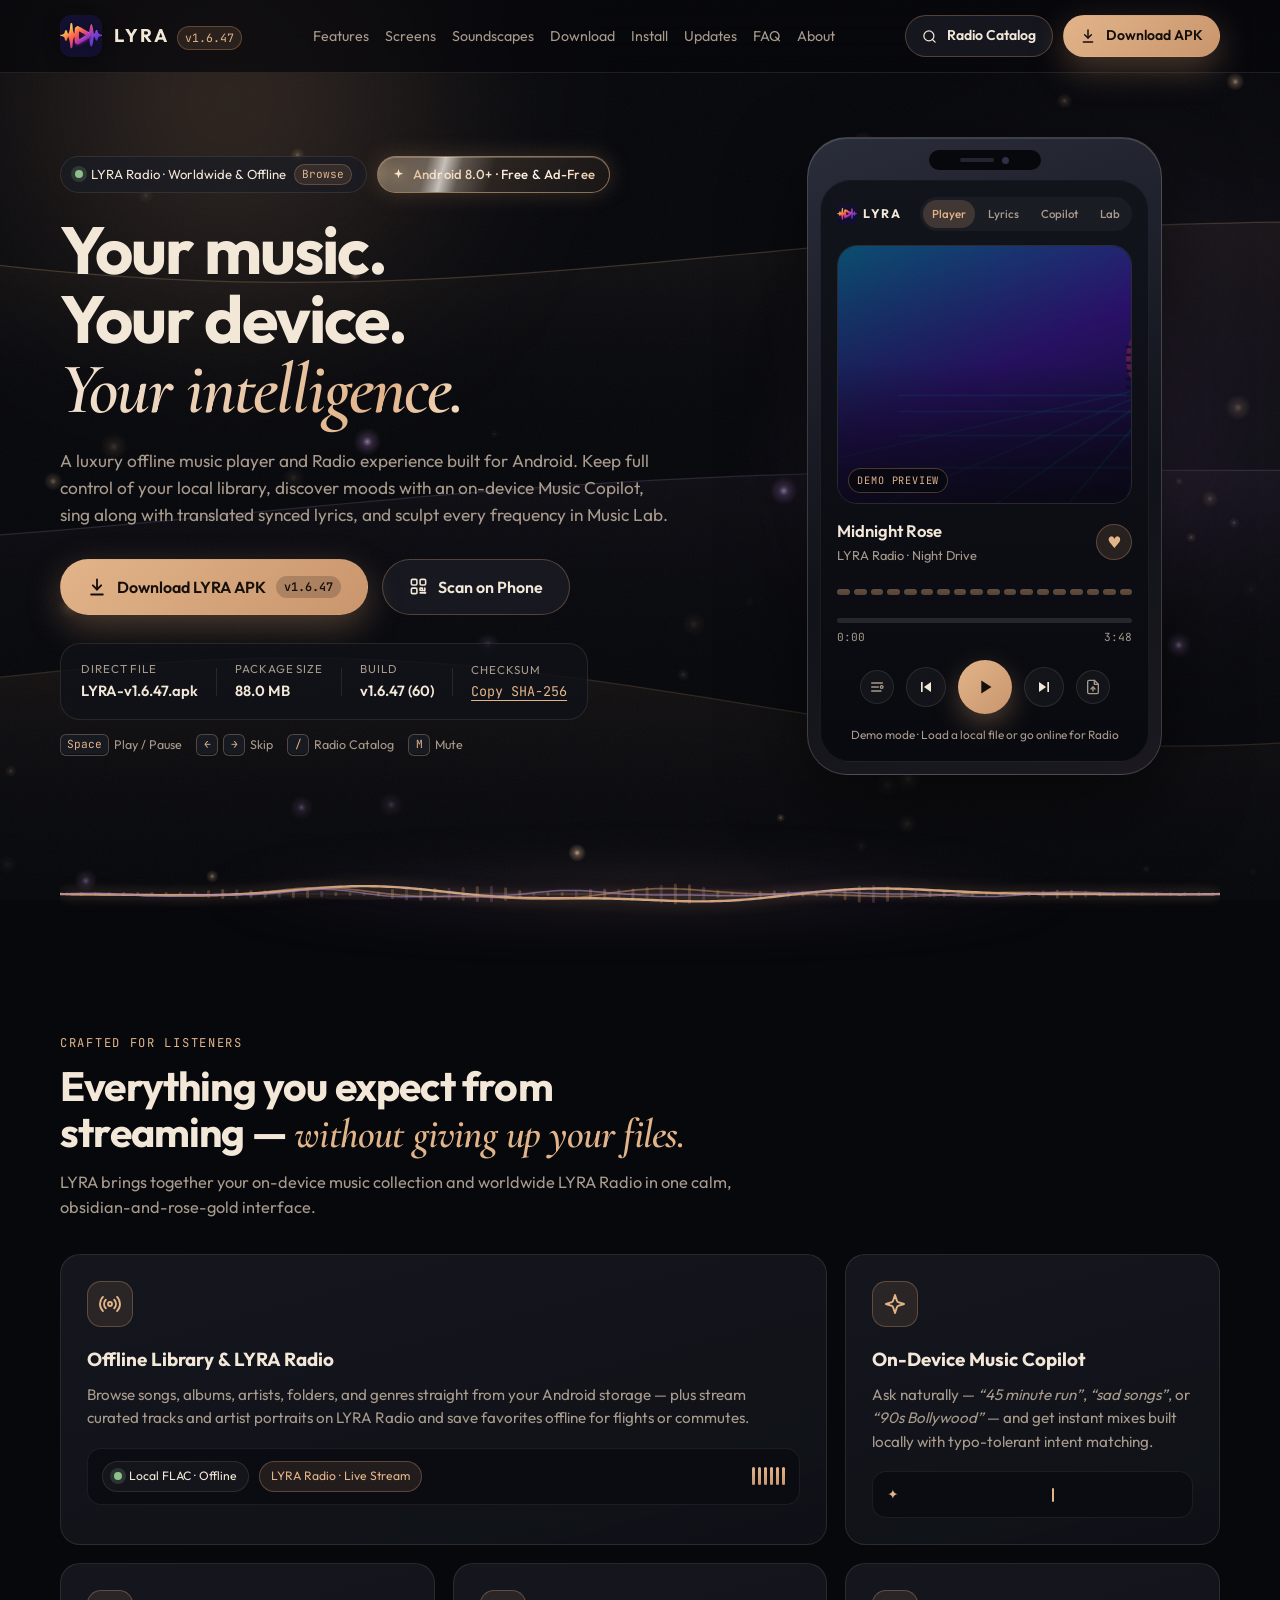
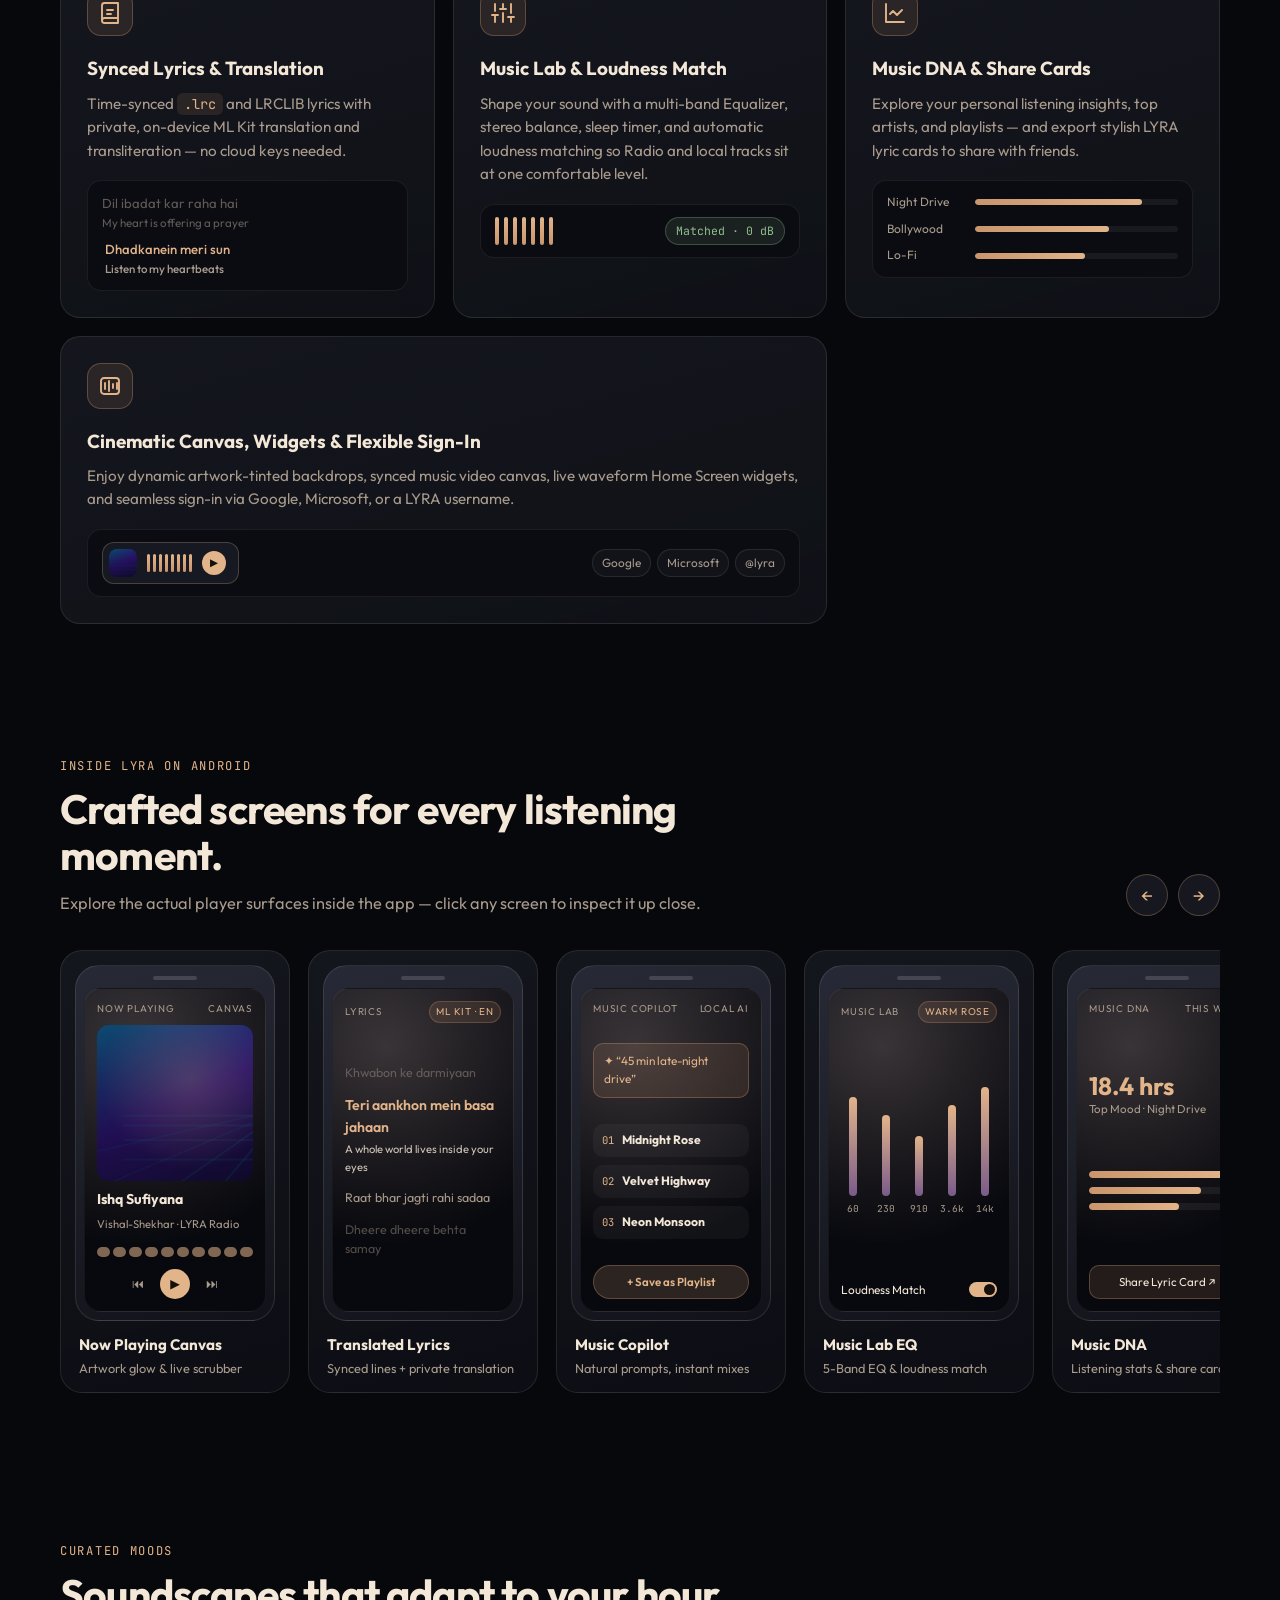
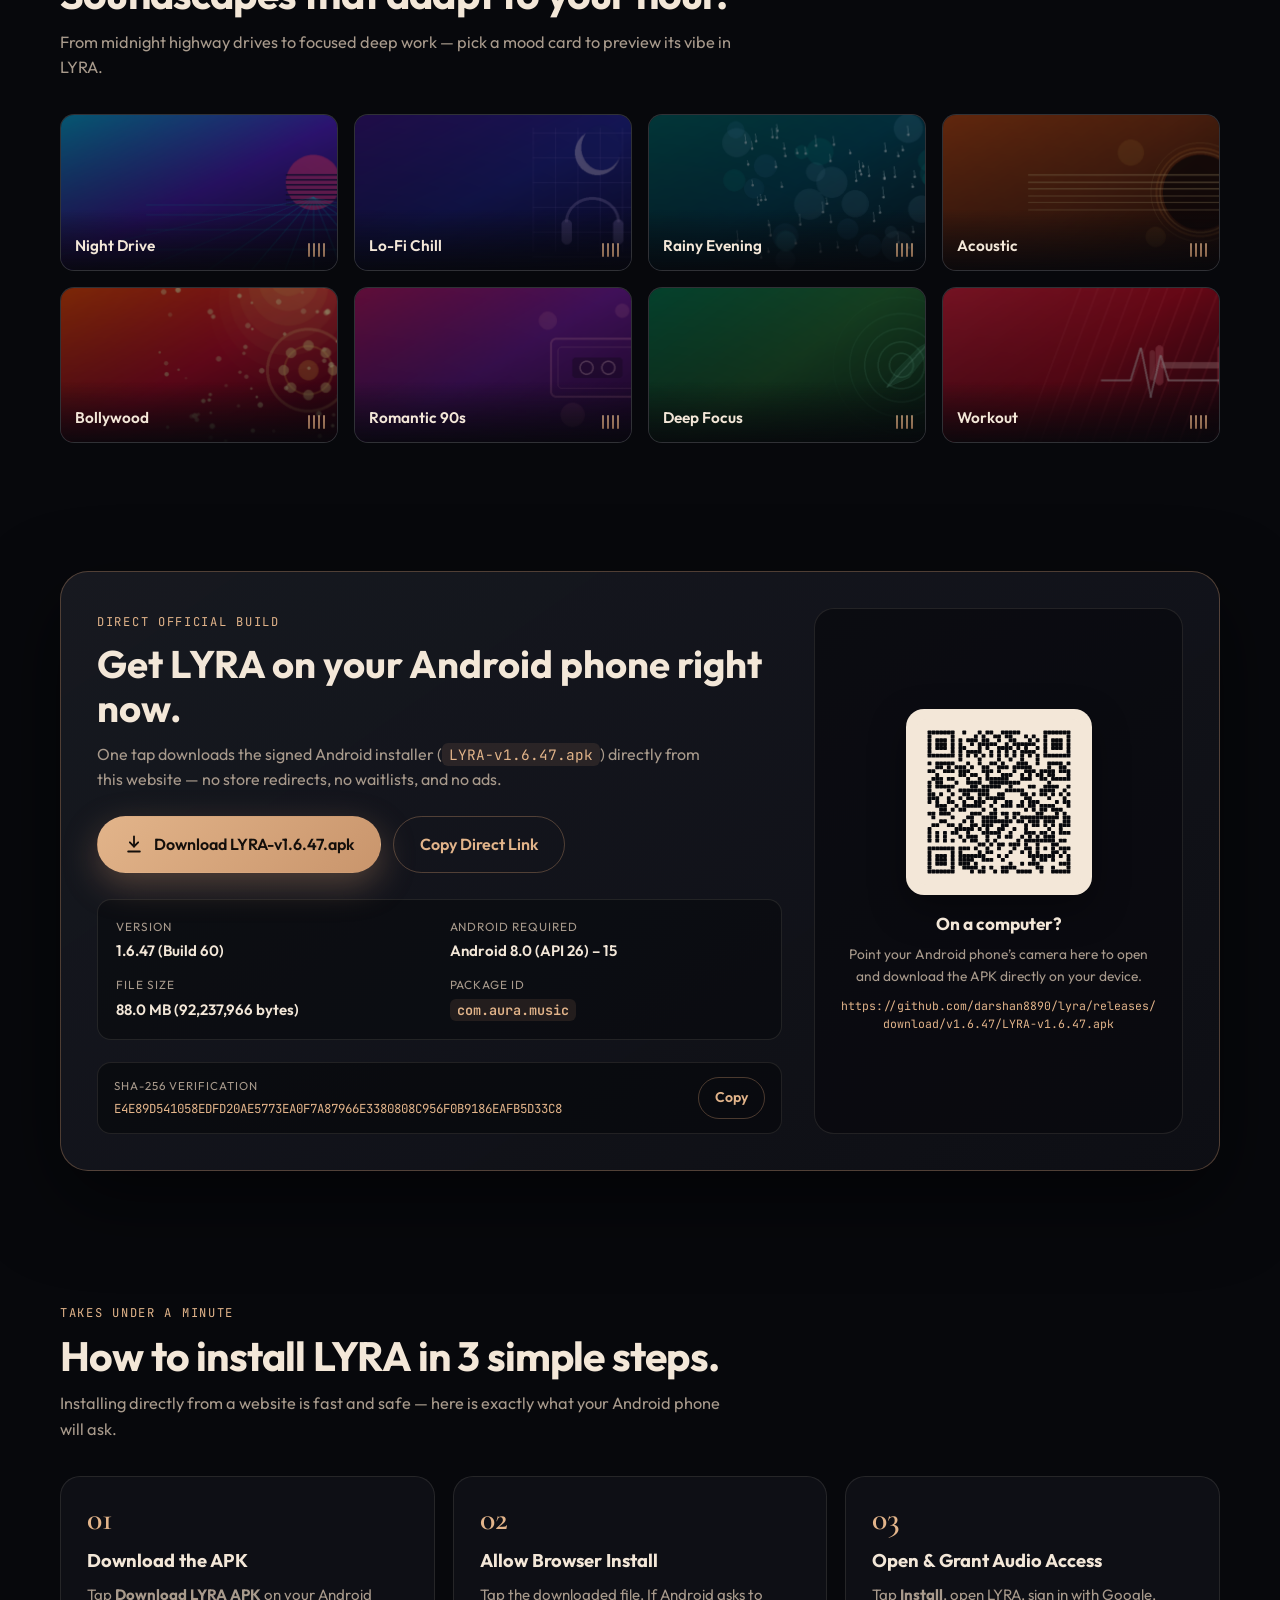
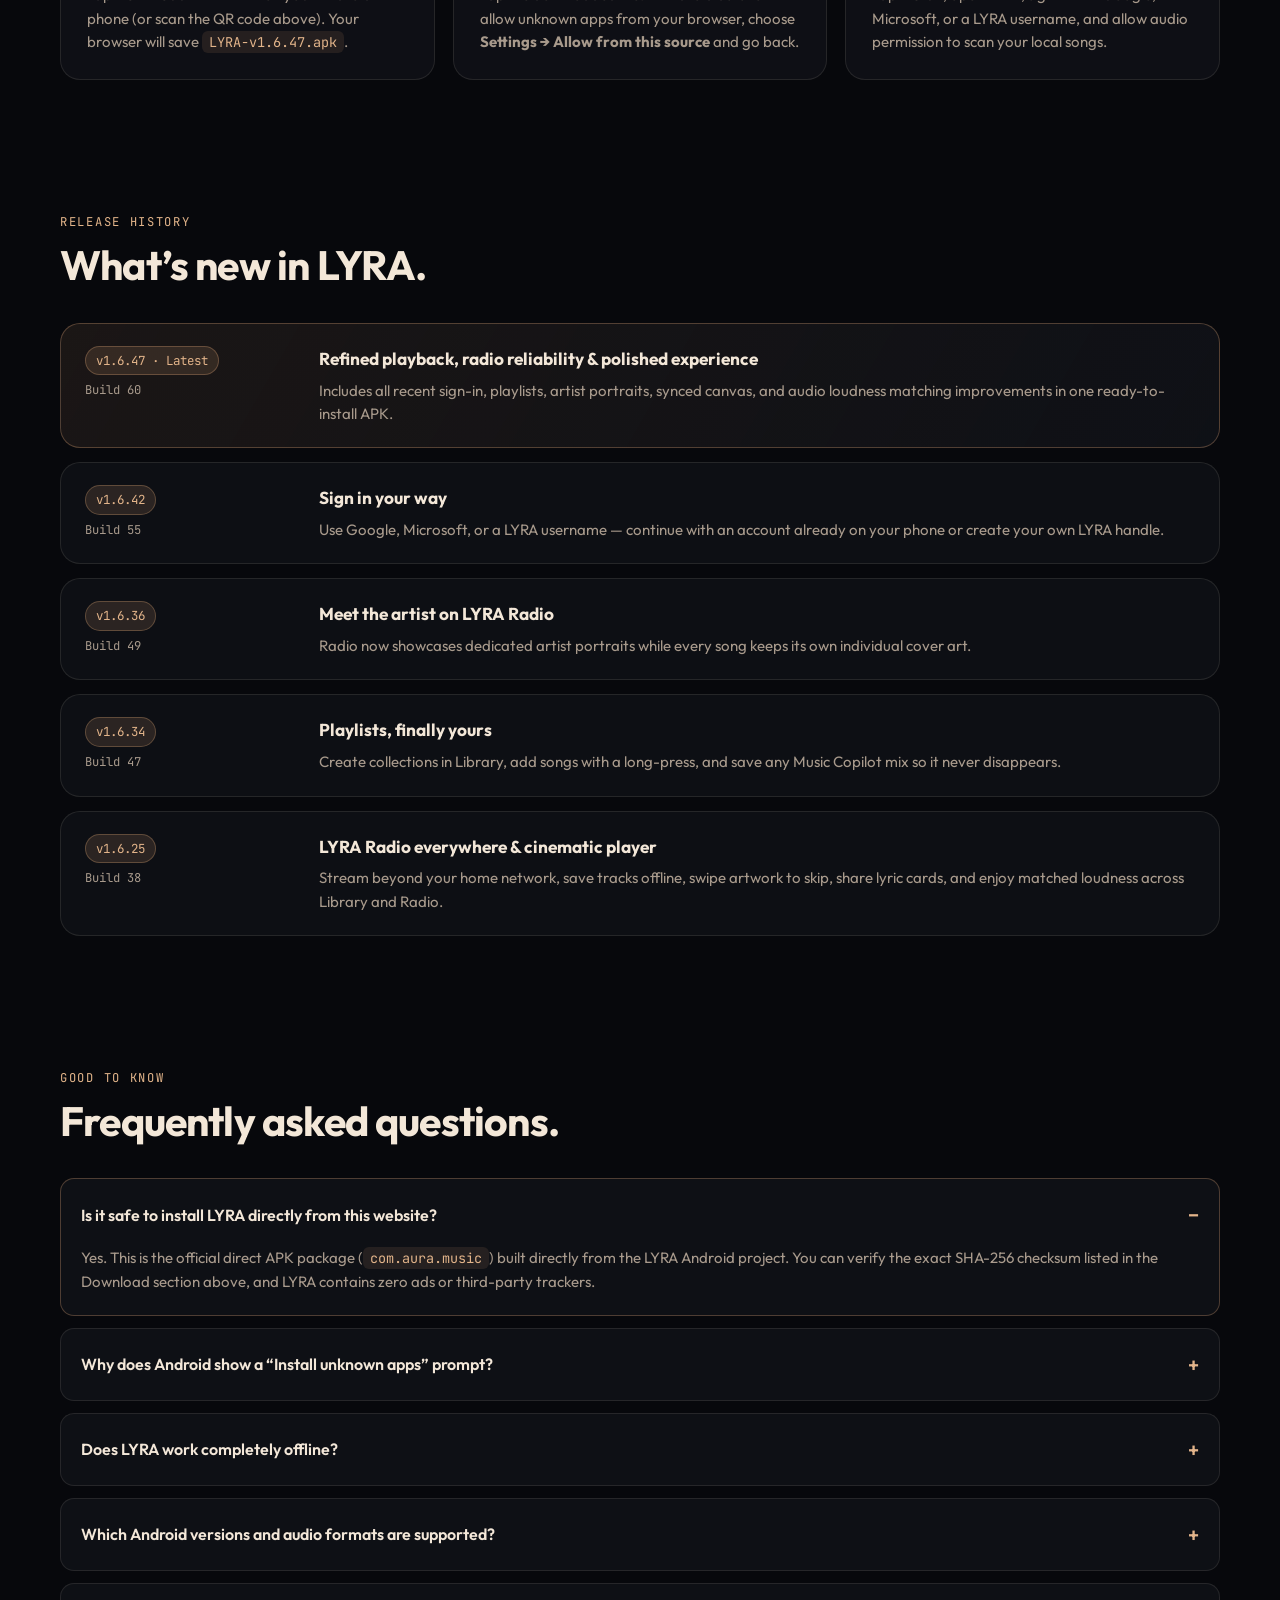
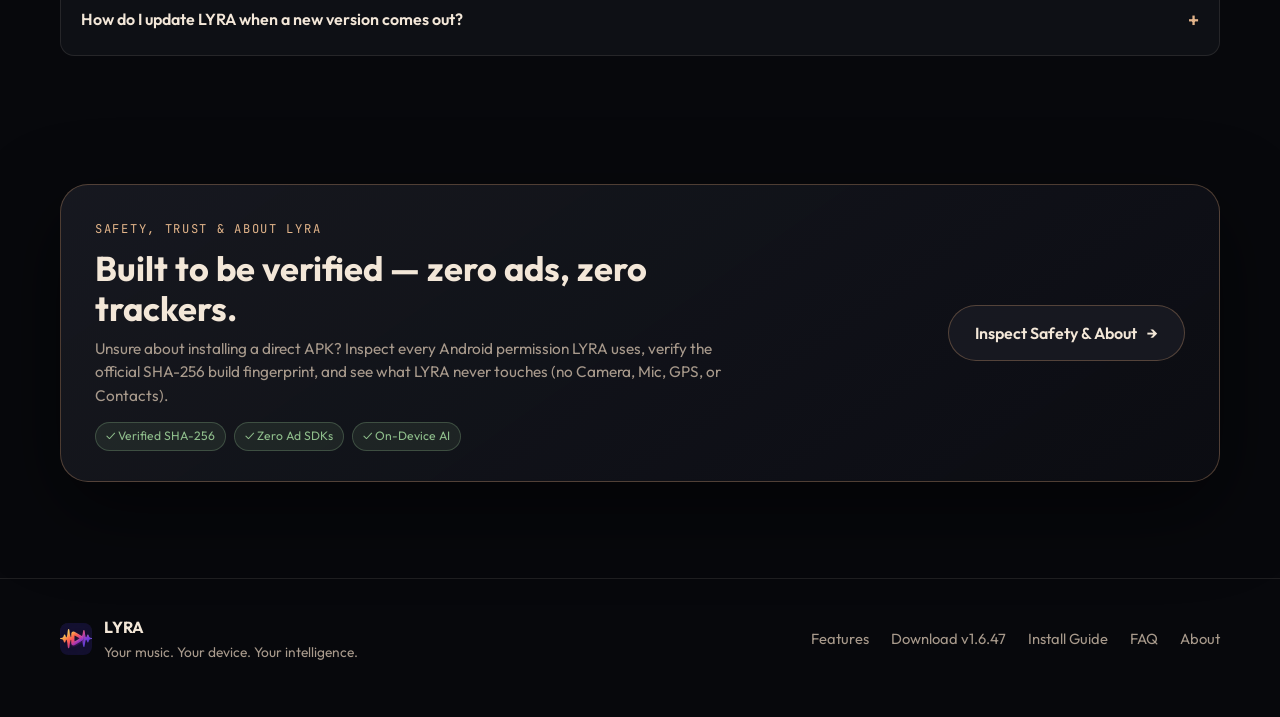
==== commit 705b570f: "Add default padding to .btn base class (index.html)" ====
--- a/index.html
+++ b/index.html
@@ -18,7 +18,7 @@
   <link rel="preconnect" href="https://fonts.googleapis.com" />
   <link rel="preconnect" href="https://fonts.gstatic.com" crossorigin />
   <link href="https://fonts.googleapis.com/css2?family=Cormorant+Garamond:ital,wght@0,500;0,600;1,500;1,600&family=JetBrains+Mono:wght@400;500&family=Outfit:wght@300;400;500;600;700&display=swap" rel="stylesheet" />
-  <link rel="stylesheet" href="styles.css?v=13" />
+  <link rel="stylesheet" href="styles.css?v=14" />
 </head>
 <body>
   <div class="ambient-stage" aria-hidden="true">
--- a/styles.css
+++ b/styles.css
@@ -3200,6 +3200,203 @@
   gap: 12px;
 }
 
+.teaser-pills {
+  display: flex;
+  flex-wrap: wrap;
+  gap: 8px;
+  margin-top: 14px;
+}
+
+.teaser-pills span {
+  font-size: 0.76rem;
+  color: var(--ok);
+  padding: 4px 10px;
+  border-radius: 999px;
+  background: rgba(143, 191, 140, 0.1);
+  border: 1px solid rgba(143, 191, 140, 0.28);
+}
+
+/* Permissions & Verification on About Page */
+.perms-grid {
+  display: grid;
+  grid-template-columns: 1.15fr 0.85fr;
+  gap: 20px;
+}
+
+.perm-panel {
+  padding: 26px;
+  border-radius: var(--radius-xl);
+  background: rgba(16, 18, 24, 0.86);
+  border: 1px solid var(--line);
+}
+
+.perm-panel.is-safe {
+  border-color: rgba(143, 191, 140, 0.34);
+  background: linear-gradient(160deg, rgba(143, 191, 140, 0.08), rgba(16, 18, 24, 0.92));
+}
+
+.perm-panel-head {
+  display: flex;
+  flex-wrap: wrap;
+  align-items: center;
+  justify-content: space-between;
+  gap: 10px;
+  margin-bottom: 18px;
+}
+
+.perm-safe-badge {
+  display: inline-flex;
+  padding: 4px 10px;
+  border-radius: 999px;
+  font-family: "JetBrains Mono", monospace;
+  font-size: 0.76rem;
+  color: var(--ok);
+  background: rgba(143, 191, 140, 0.14);
+  border: 1px solid rgba(143, 191, 140, 0.34);
+}
+
+.perm-list,
+.never-list {
+  list-style: none;
+  margin: 0;
+  padding: 0;
+  display: grid;
+  gap: 14px;
+}
+
+.perm-list li {
+  display: grid;
+  gap: 4px;
+  padding-bottom: 14px;
+  border-bottom: 1px solid rgba(243, 231, 216, 0.07);
+}
+
+.perm-list li:last-child {
+  padding-bottom: 0;
+  border-bottom: none;
+}
+
+.perm-list strong {
+  font-size: 0.96rem;
+}
+
+.perm-list code {
+  width: fit-content;
+  font-size: 0.72rem;
+}
+
+.perm-list span {
+  font-size: 0.86rem;
+  color: var(--muted);
+}
+
+.never-list li {
+  display: flex;
+  align-items: flex-start;
+  gap: 12px;
+  padding: 12px 14px;
+  border-radius: 14px;
+  background: rgba(10, 12, 16, 0.56);
+  border: 1px solid rgba(143, 191, 140, 0.16);
+}
+
+.never-mark {
+  width: 24px;
+  height: 24px;
+  border-radius: 999px;
+  display: grid;
+  place-items: center;
+  flex-shrink: 0;
+  font-size: 0.72rem;
+  font-weight: 700;
+  color: var(--ok);
+  background: rgba(143, 191, 140, 0.16);
+}
+
+.never-list strong {
+  display: block;
+  font-size: 0.92rem;
+  margin-bottom: 2px;
+}
+
+.never-list p {
+  margin: 0;
+  font-size: 0.82rem;
+  color: var(--muted);
+}
+
+.trust-verify-card {
+  display: grid;
+  grid-template-columns: 1.1fr 0.9fr;
+  gap: 28px;
+  padding: 32px;
+  border-radius: var(--radius-xl);
+  background: linear-gradient(145deg, rgba(26, 28, 36, 0.85), rgba(14, 15, 21, 0.96));
+  border: 1px solid var(--line-gold);
+  box-shadow: var(--shadow-lg);
+}
+
+.tvc-left h2 {
+  margin: 0 0 10px;
+  font-size: clamp(1.55rem, 2.7vw, 2.15rem);
+  line-height: 1.15;
+}
+
+.tvc-left p {
+  margin: 0 0 20px;
+  color: var(--muted);
+  font-size: 0.94rem;
+}
+
+.tvc-actions {
+  display: flex;
+  flex-wrap: wrap;
+  gap: 12px;
+}
+
+.tvc-right {
+  display: grid;
+  gap: 12px;
+  padding: 20px;
+  border-radius: var(--radius-lg);
+  background: rgba(8, 9, 14, 0.75);
+  border: 1px solid var(--line);
+  align-content: center;
+}
+
+.tvc-row {
+  display: flex;
+  justify-content: space-between;
+  align-items: center;
+  gap: 12px;
+  padding-bottom: 10px;
+  border-bottom: 1px solid rgba(243, 231, 216, 0.08);
+  font-size: 0.86rem;
+}
+
+.tvc-row span {
+  color: var(--muted);
+}
+
+.tvc-hash {
+  display: grid;
+  gap: 6px;
+}
+
+.tvc-hash span {
+  font-size: 0.74rem;
+  text-transform: uppercase;
+  letter-spacing: 0.08em;
+  color: var(--muted);
+}
+
+.tvc-hash code {
+  word-break: break-all;
+  font-size: 0.76rem;
+  line-height: 1.45;
+  padding: 8px 10px;
+}
+
 /* Footer */
 .site-footer {
   border-top: 1px solid var(--line);
@@ -3393,7 +3590,9 @@
   }
 
   .download-hub,
-  .about-shell {
+  .about-shell,
+  .perms-grid,
+  .trust-verify-card {
     grid-template-columns: 1fr;
   }
 
@@ -3428,7 +3627,9 @@
   }
 
   .download-hub,
-  .about-shell {
+  .about-shell,
+  .perm-panel,
+  .trust-verify-card {
     padding: 24px 20px;
   }
 }
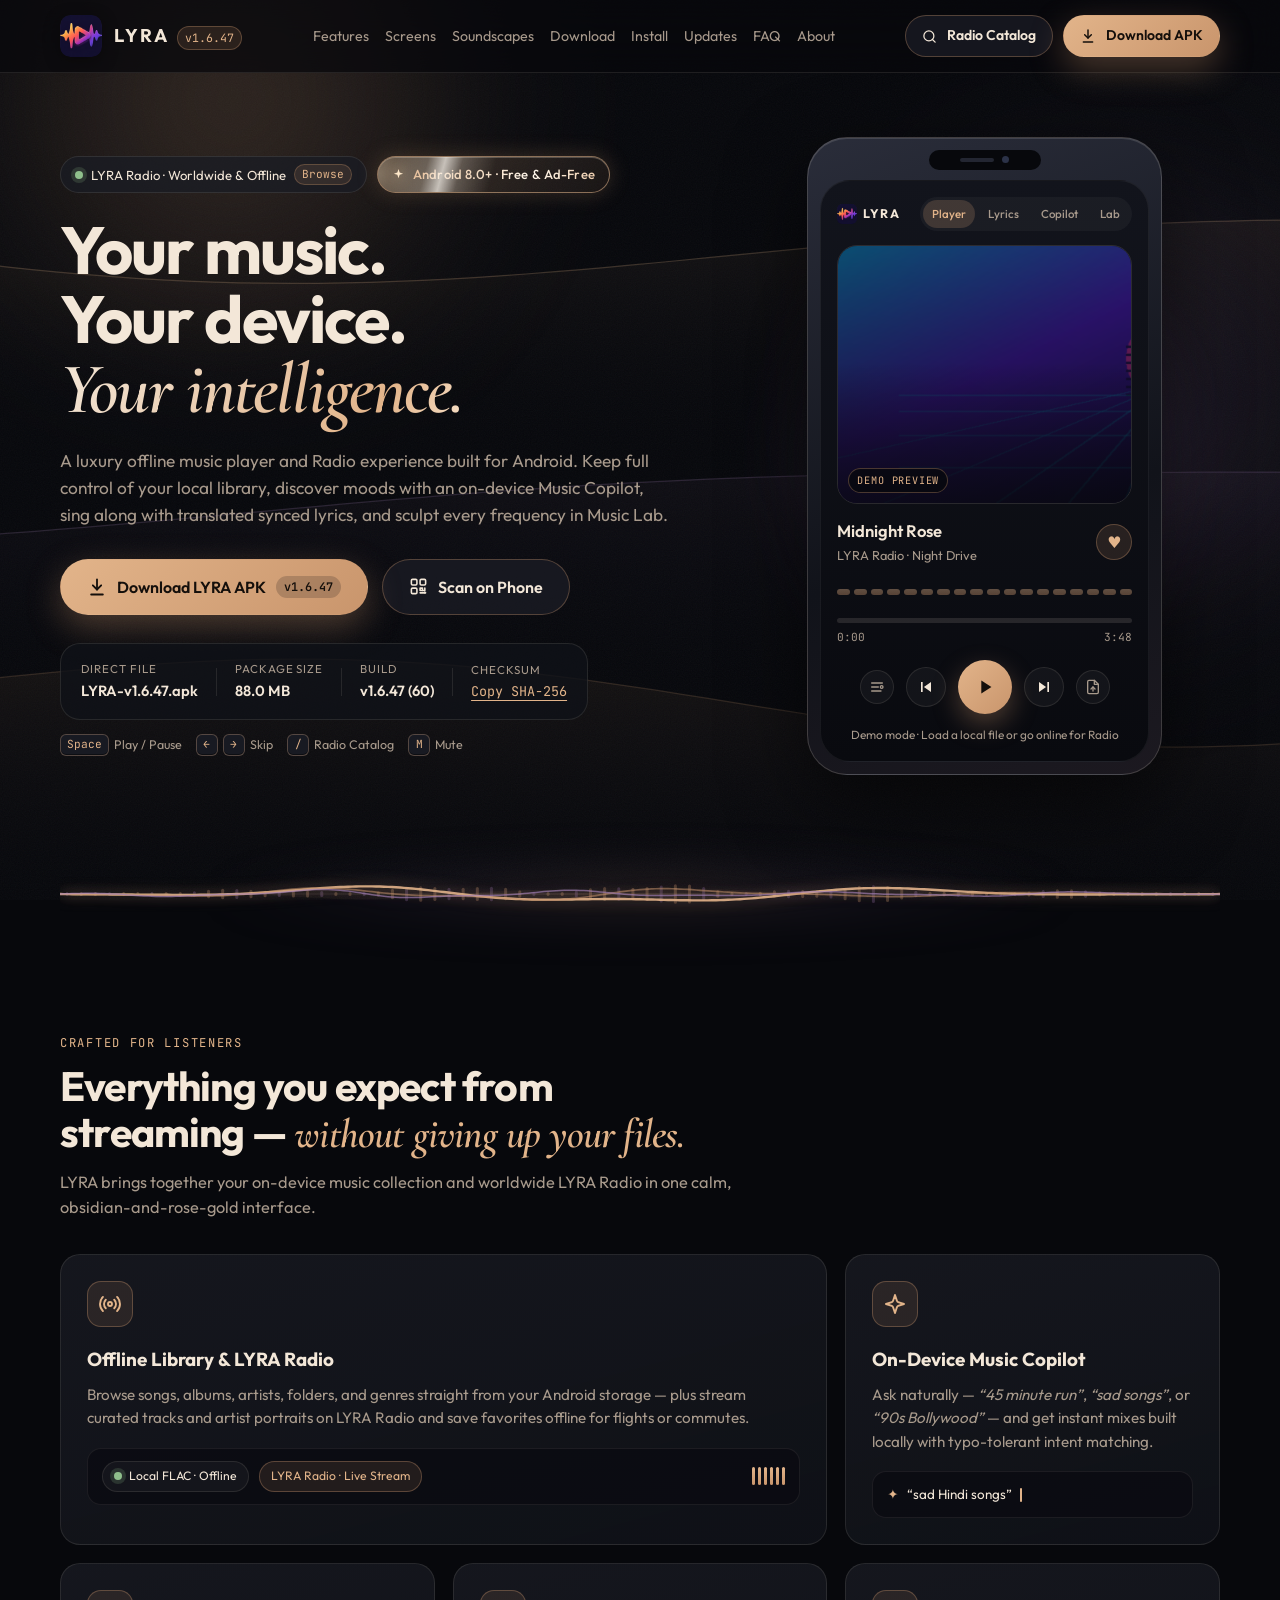
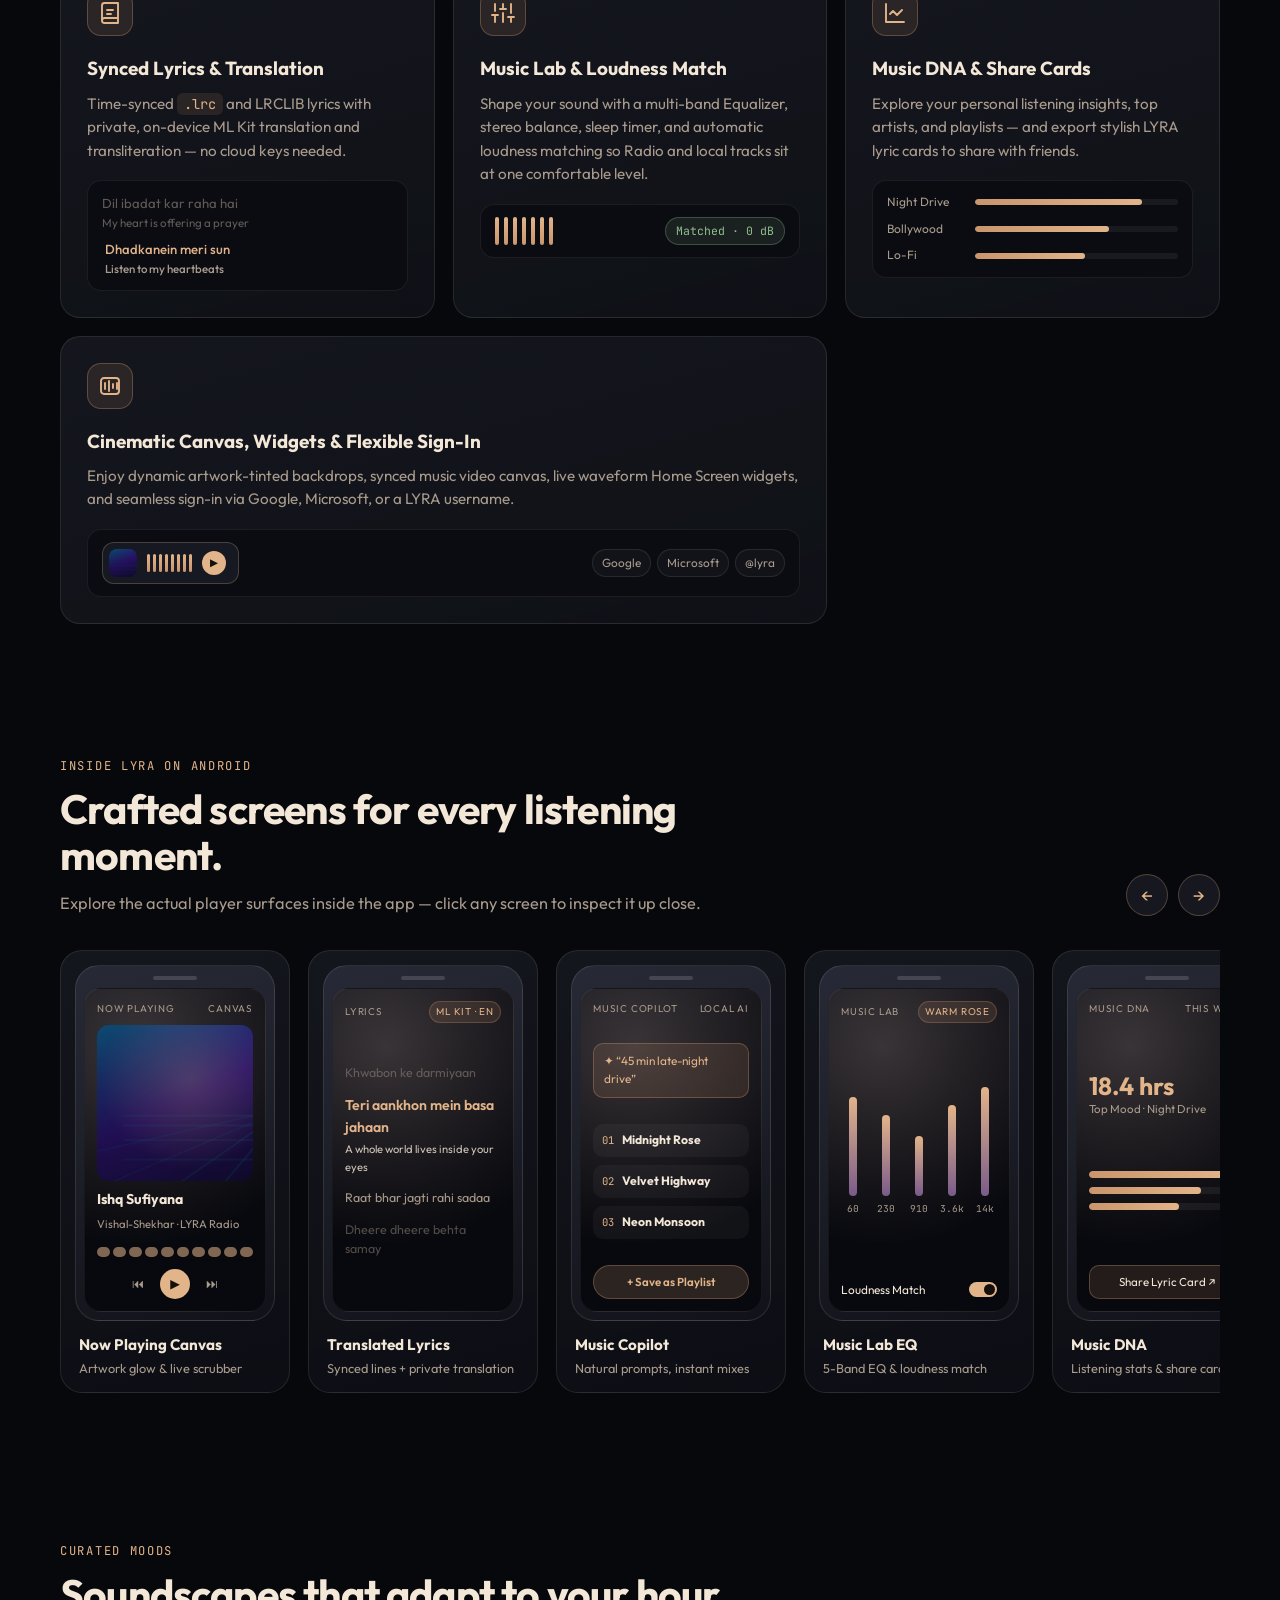
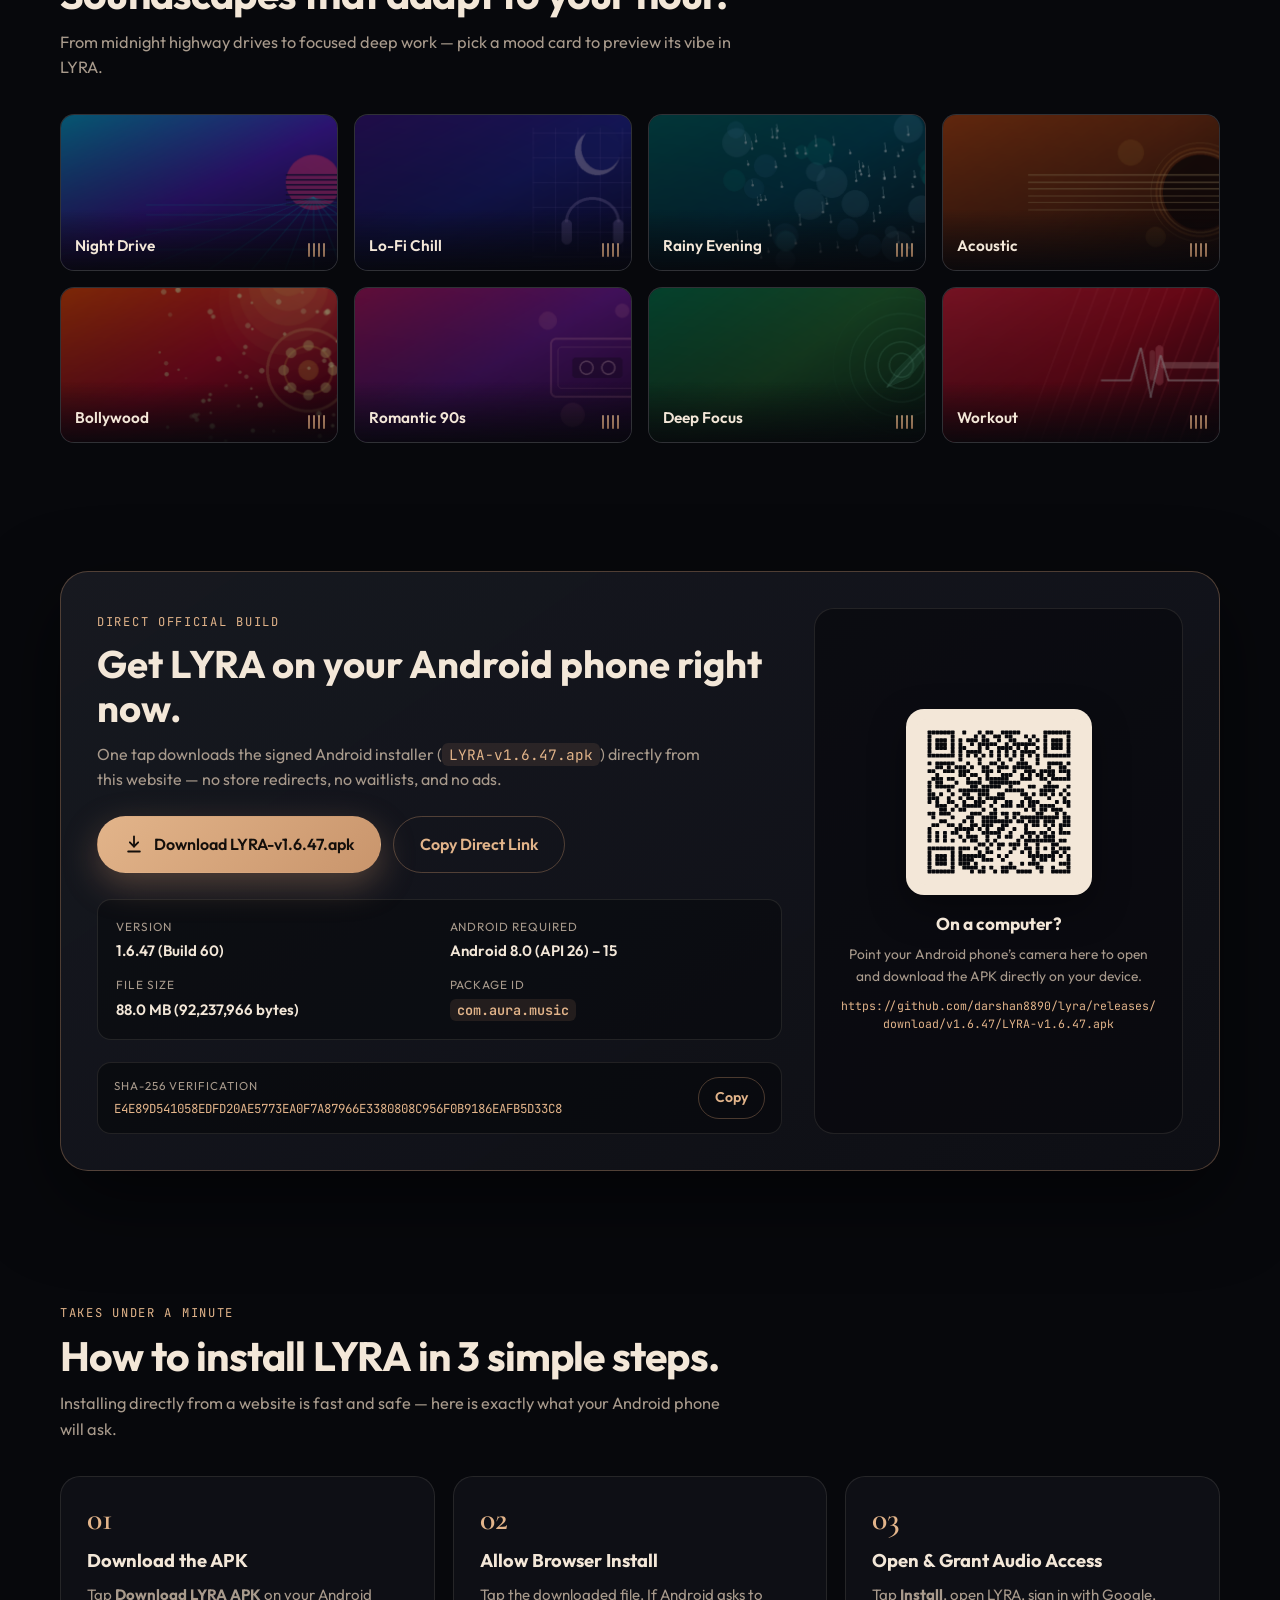
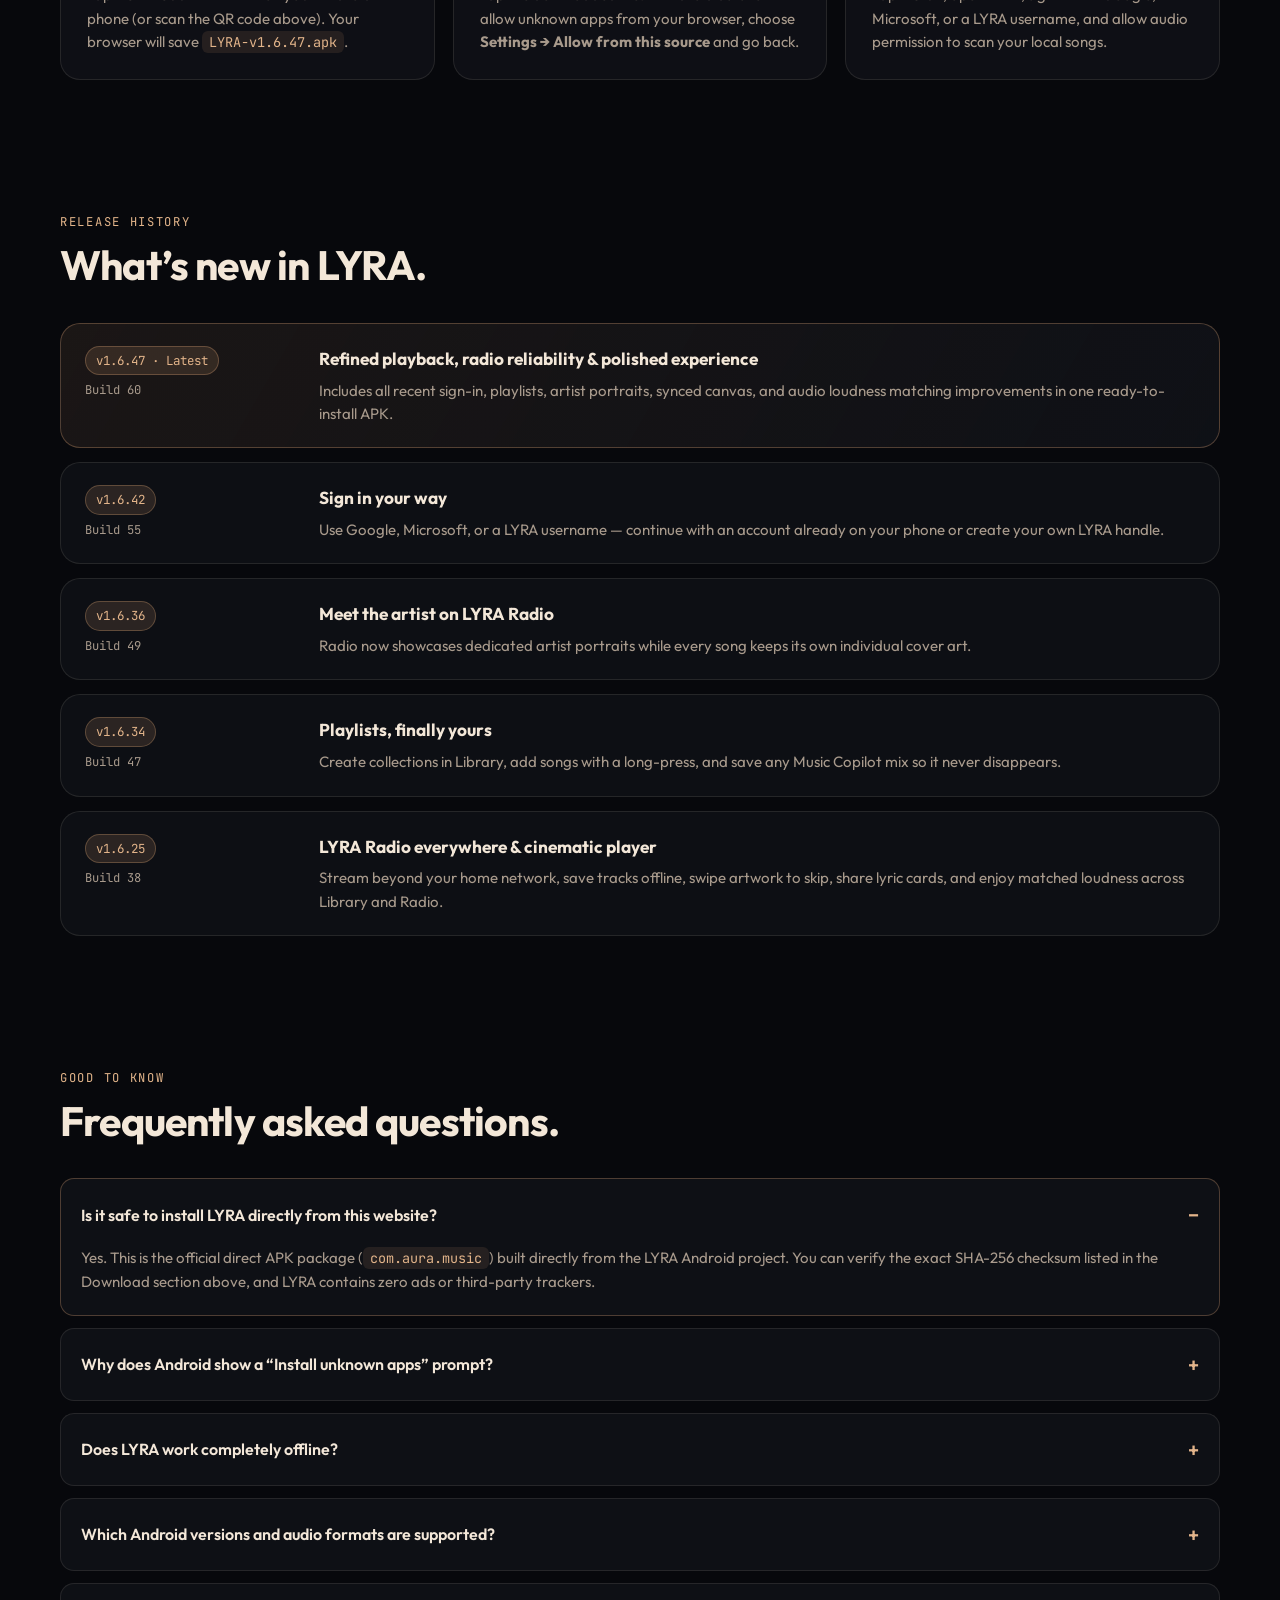
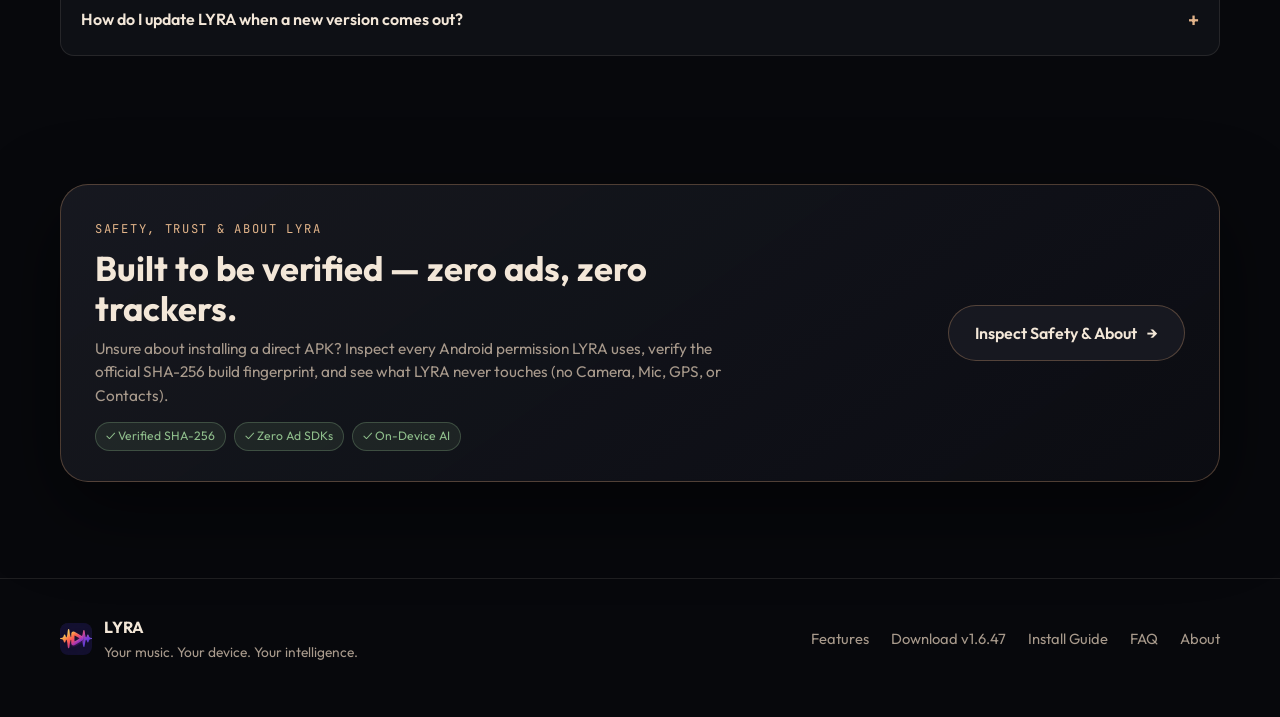
==== commit c77eadfe: "Center and align cross badges cleanly (index.html)" ====
--- a/index.html
+++ b/index.html
@@ -18,7 +18,7 @@
   <link rel="preconnect" href="https://fonts.googleapis.com" />
   <link rel="preconnect" href="https://fonts.gstatic.com" crossorigin />
   <link href="https://fonts.googleapis.com/css2?family=Cormorant+Garamond:ital,wght@0,500;0,600;1,500;1,600&family=JetBrains+Mono:wght@400;500&family=Outfit:wght@300;400;500;600;700&display=swap" rel="stylesheet" />
-  <link rel="stylesheet" href="styles.css?v=14" />
+  <link rel="stylesheet" href="styles.css?v=15" />
 </head>
 <body>
   <div class="ambient-stage" aria-hidden="true">
--- a/styles.css
+++ b/styles.css
@@ -267,6 +267,8 @@
   align-items: center;
   justify-content: center;
   gap: 10px;
+  padding: 12px 22px;
+  font-size: 0.94rem;
   border-radius: 999px;
   border: 1px solid transparent;
   font-weight: 600;
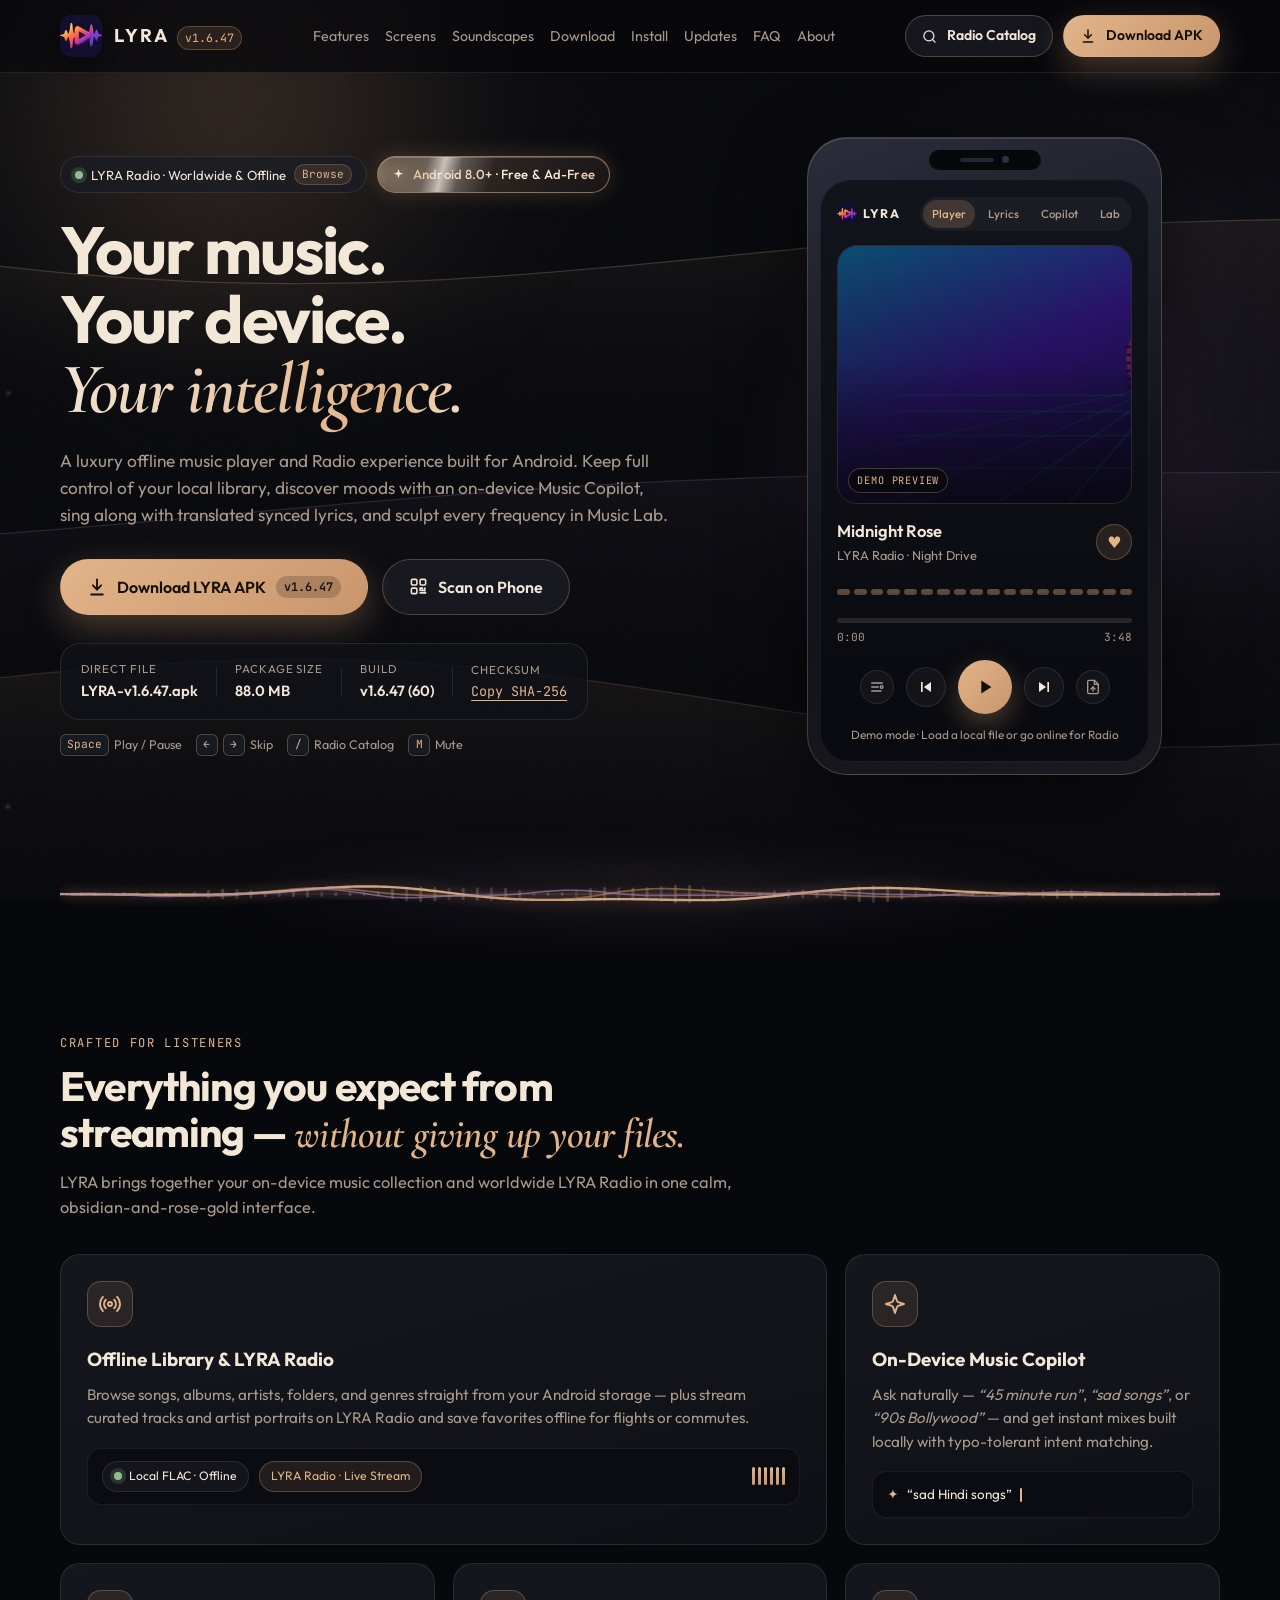
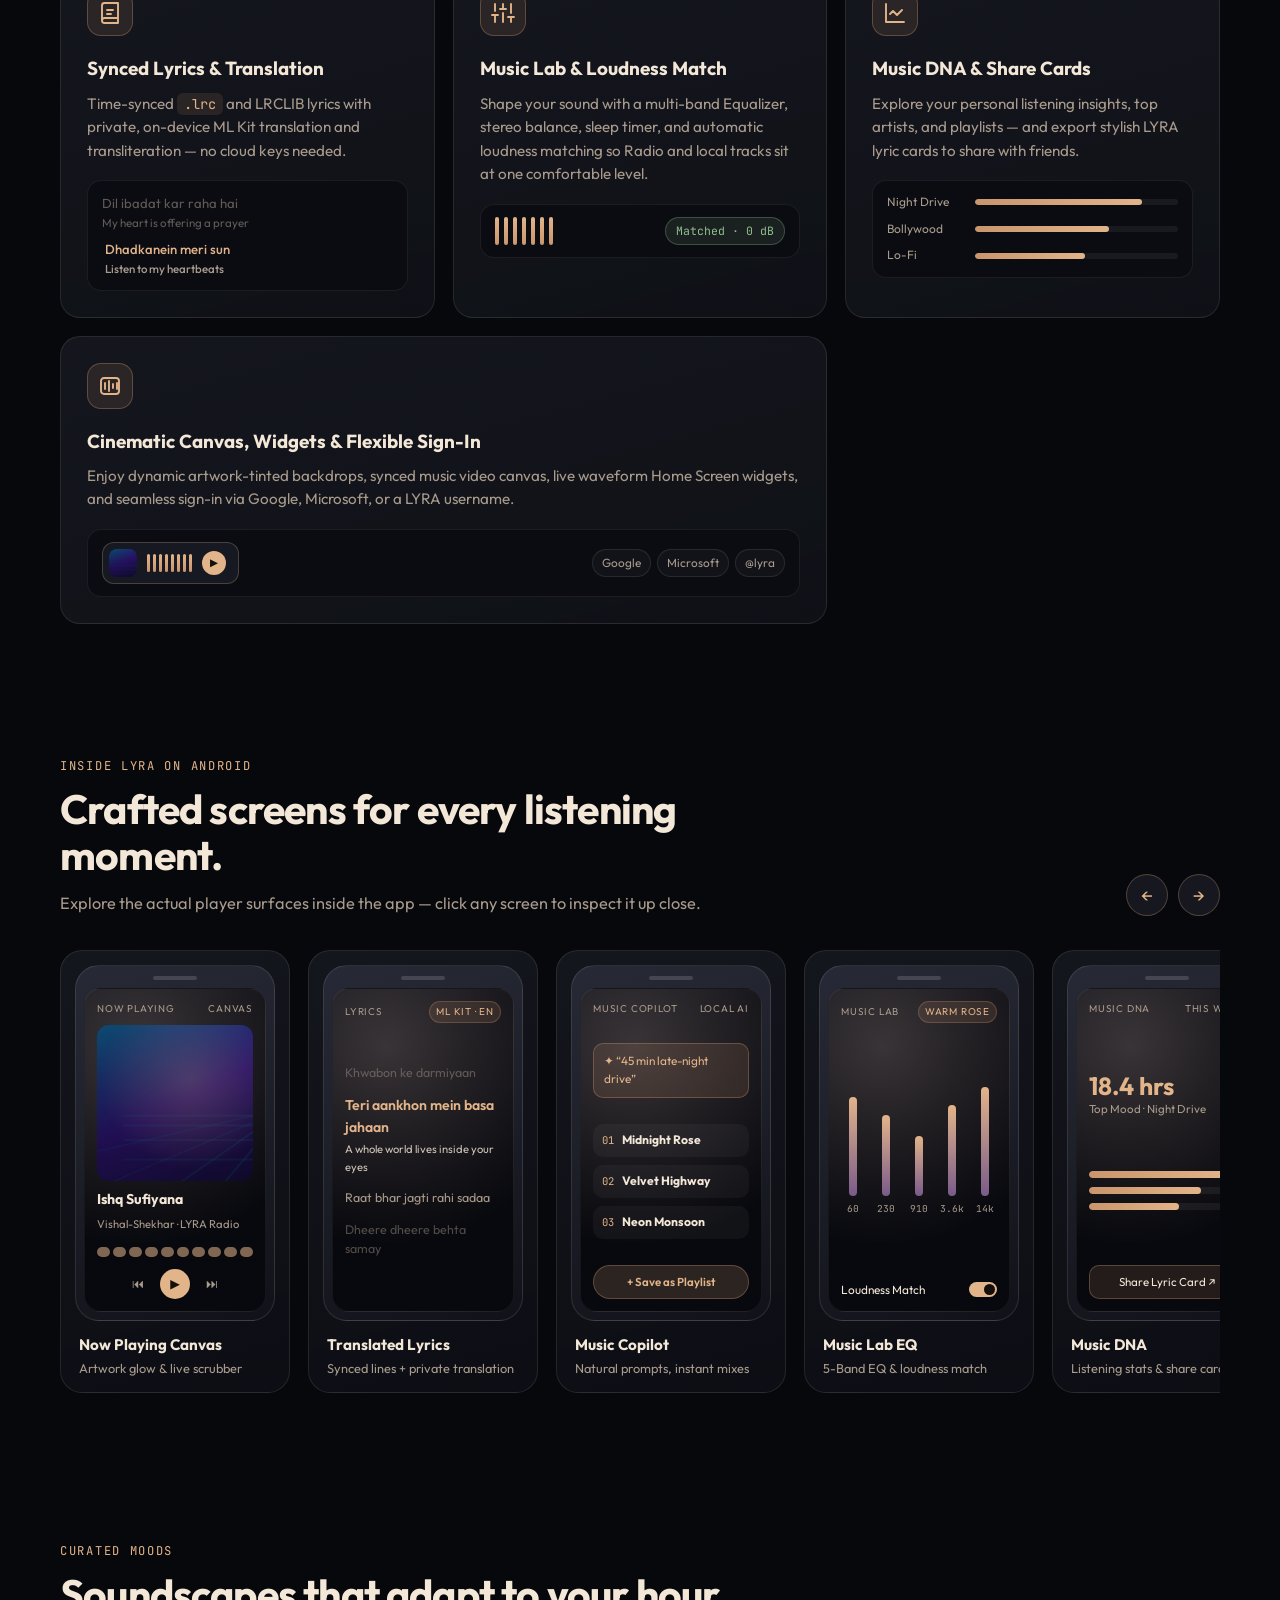
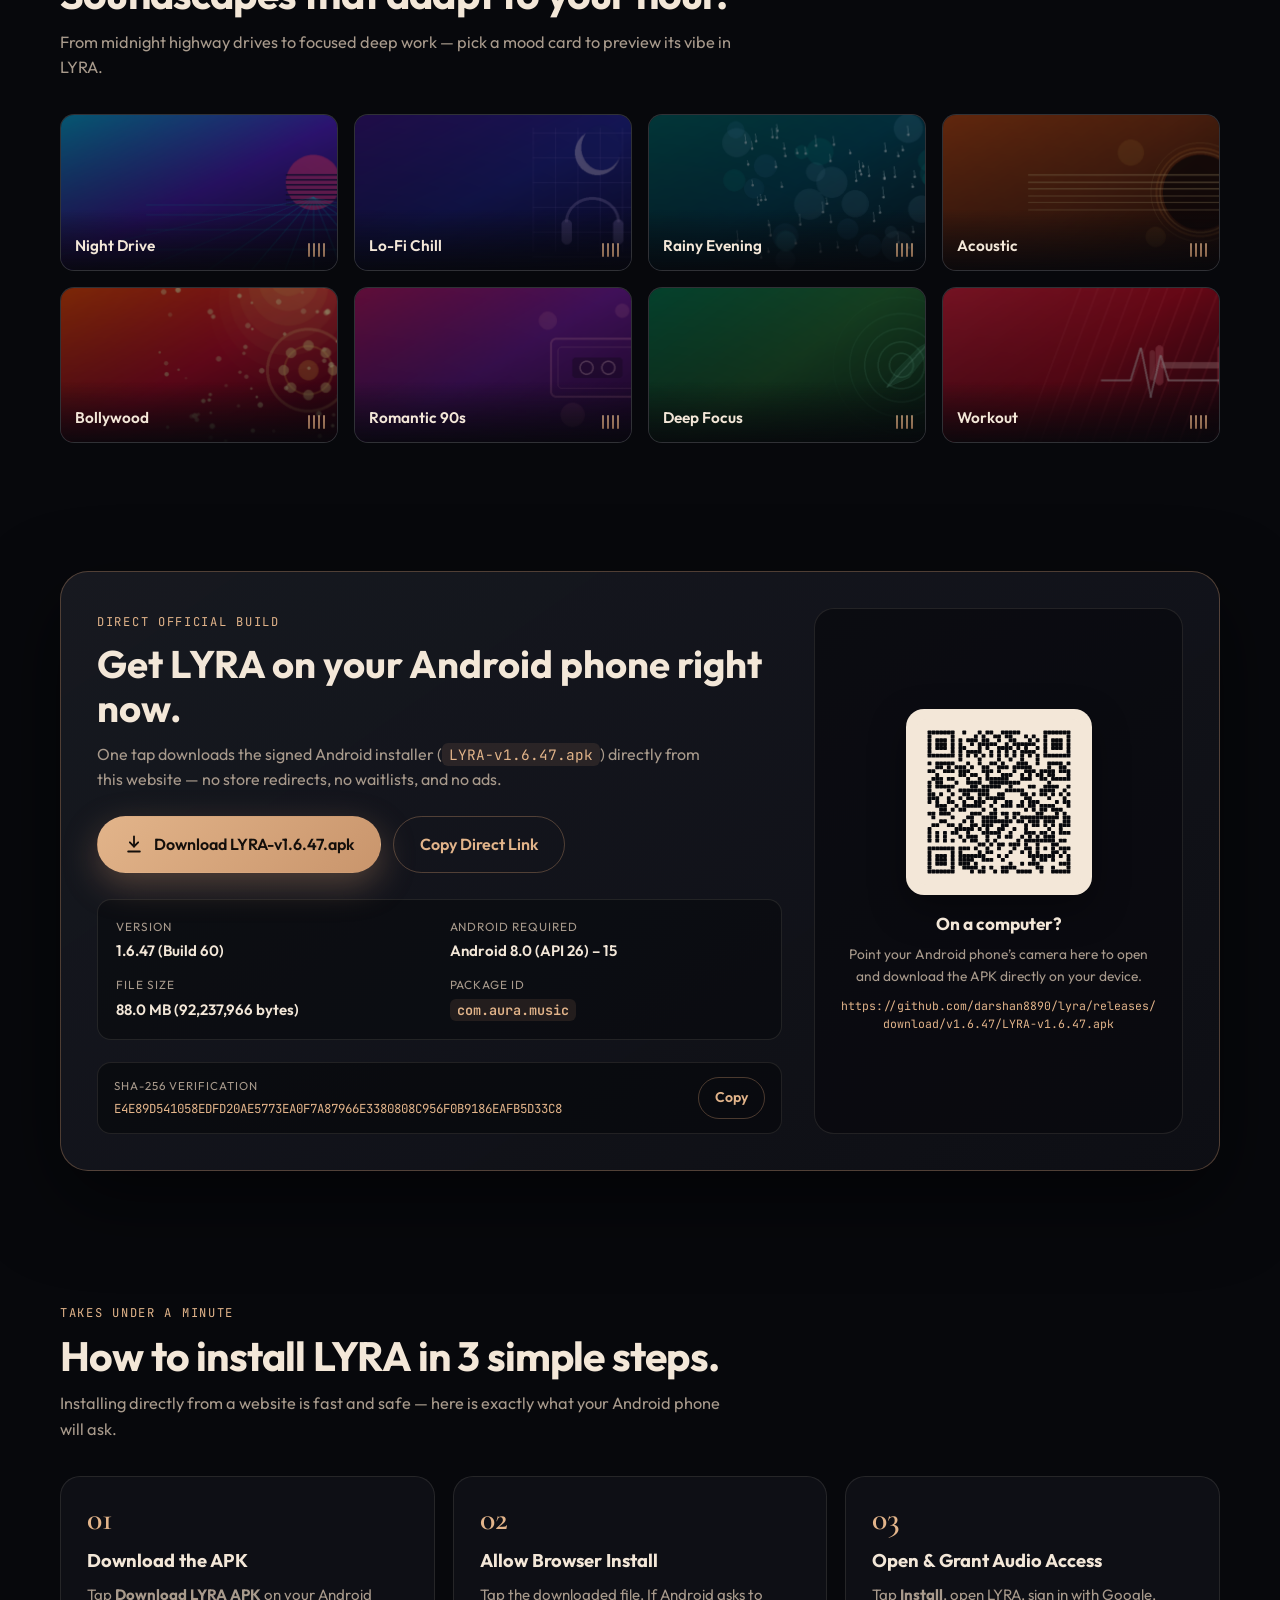
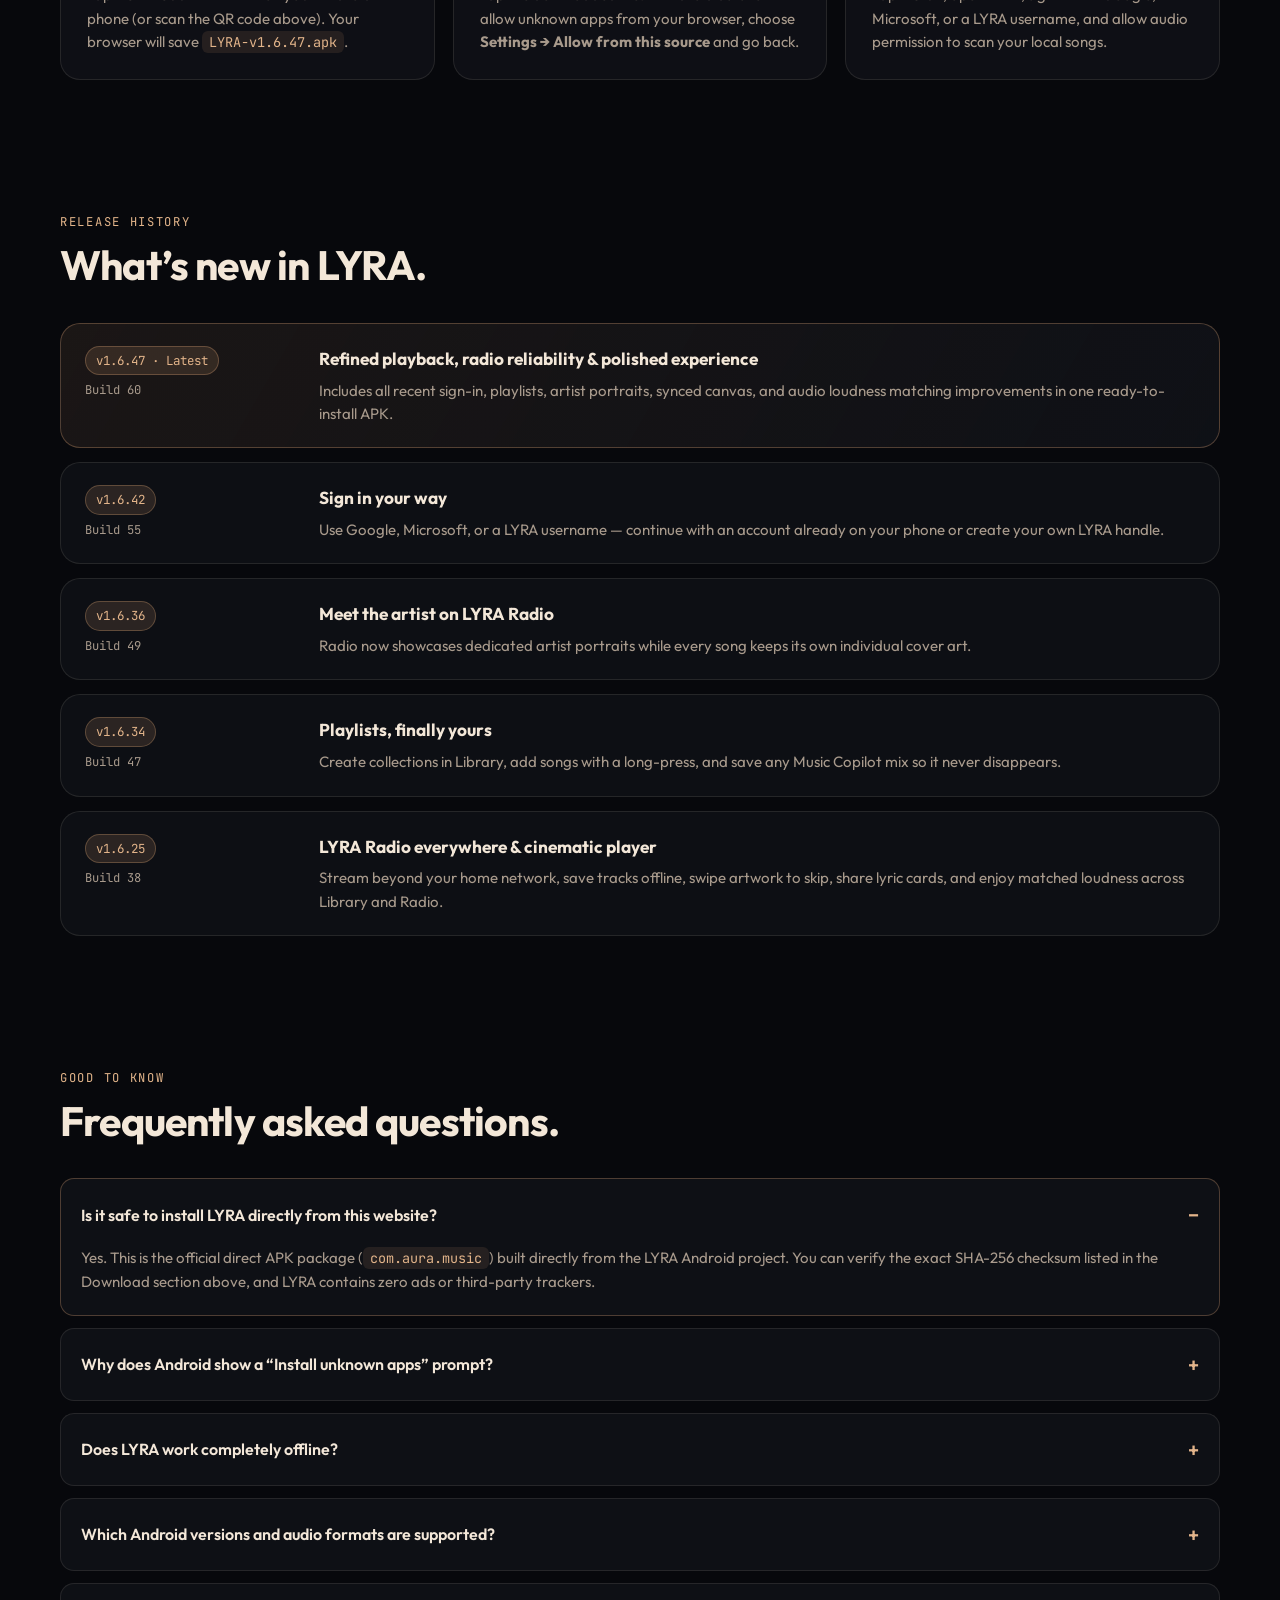
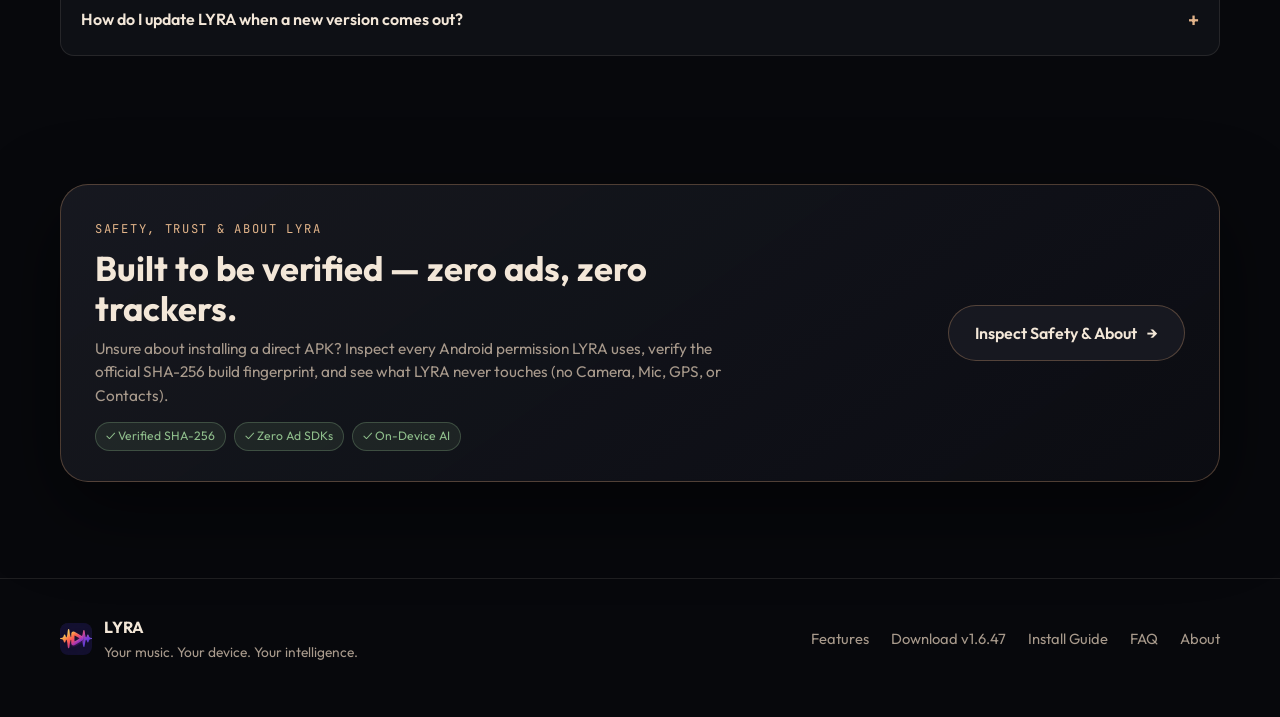
==== commit 6cc040dc: "Add Founder/Owner & CEO card on About page (index.html)" ====
--- a/index.html
+++ b/index.html
@@ -18,7 +18,7 @@
   <link rel="preconnect" href="https://fonts.googleapis.com" />
   <link rel="preconnect" href="https://fonts.gstatic.com" crossorigin />
   <link href="https://fonts.googleapis.com/css2?family=Cormorant+Garamond:ital,wght@0,500;0,600;1,500;1,600&family=JetBrains+Mono:wght@400;500&family=Outfit:wght@300;400;500;600;700&display=swap" rel="stylesheet" />
-  <link rel="stylesheet" href="styles.css?v=15" />
+  <link rel="stylesheet" href="styles.css?v=16" />
 </head>
 <body>
   <div class="ambient-stage" aria-hidden="true">
--- a/styles.css
+++ b/styles.css
@@ -3294,25 +3294,29 @@
 
 .never-list li {
   display: flex;
-  align-items: flex-start;
-  gap: 12px;
-  padding: 12px 14px;
+  align-items: center;
+  gap: 14px;
+  padding: 14px 16px;
   border-radius: 14px;
   background: rgba(10, 12, 16, 0.56);
   border: 1px solid rgba(143, 191, 140, 0.16);
 }
 
 .never-mark {
-  width: 24px;
-  height: 24px;
-  border-radius: 999px;
-  display: grid;
-  place-items: center;
+  width: 28px;
+  height: 28px;
+  border-radius: 999px;
+  display: inline-flex;
+  align-items: center;
+  justify-content: center;
   flex-shrink: 0;
-  font-size: 0.72rem;
-  font-weight: 700;
   color: var(--ok);
   background: rgba(143, 191, 140, 0.16);
+  border: 1px solid rgba(143, 191, 140, 0.28);
+}
+
+.never-mark svg {
+  display: block;
 }
 
 .never-list strong {
@@ -3484,6 +3488,12 @@
   border-radius: 999px;
   border: 1px solid var(--line);
   background: var(--elevated);
+  color: var(--text);
+  display: inline-flex;
+  align-items: center;
+  justify-content: center;
+  line-height: 1;
+  padding: 0;
   cursor: pointer;
 }
 
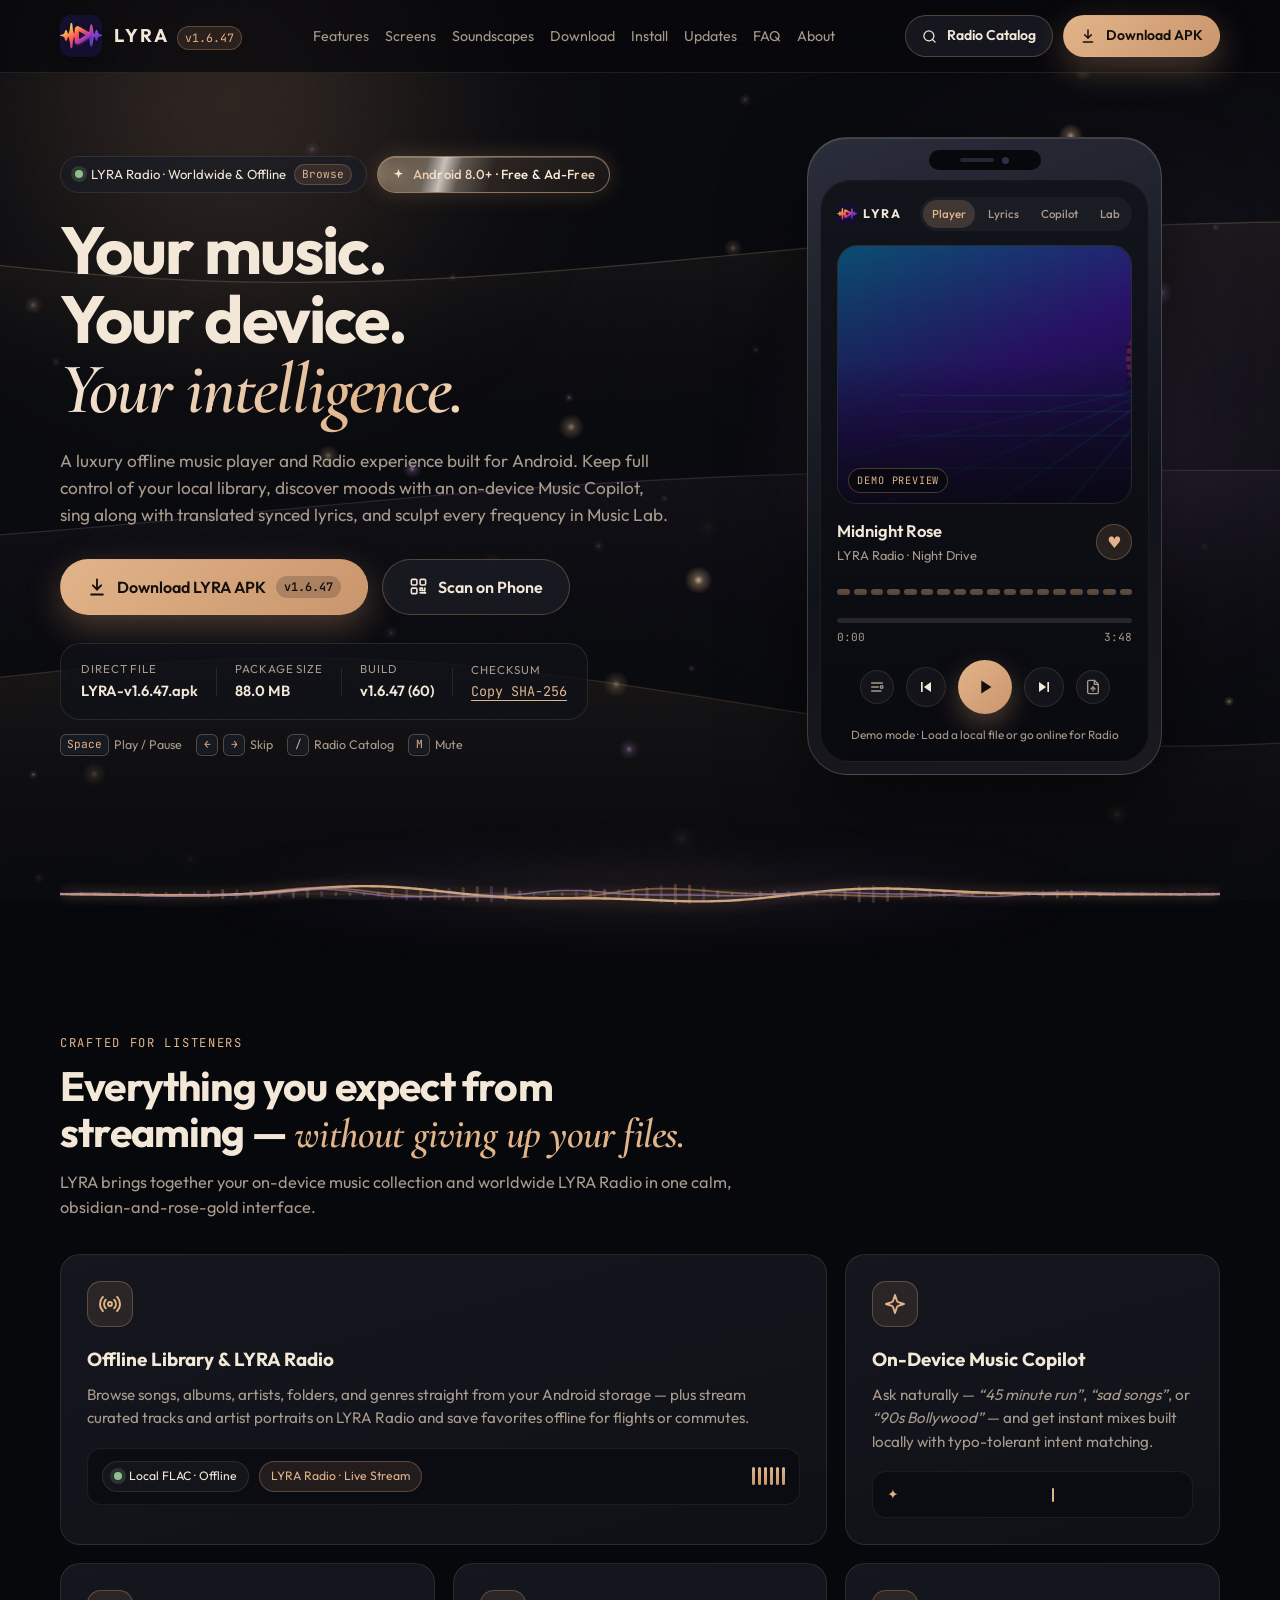
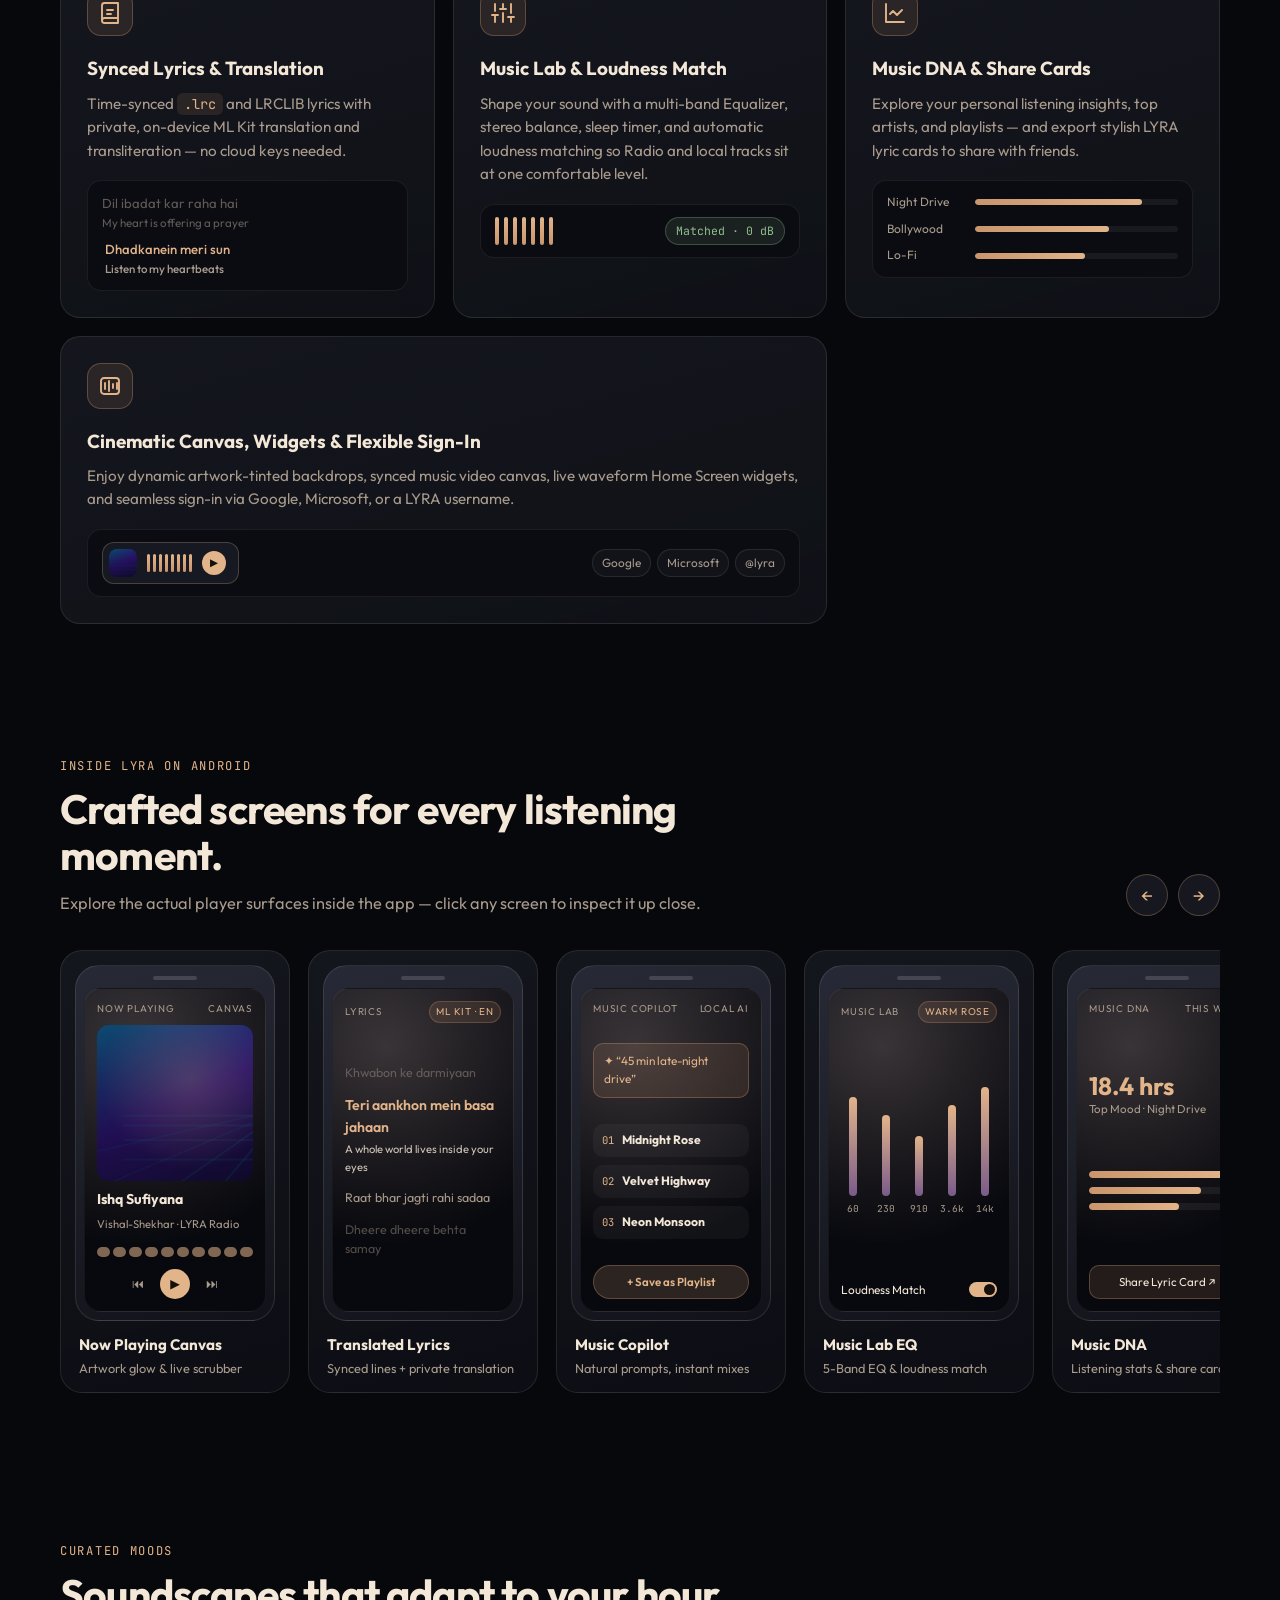
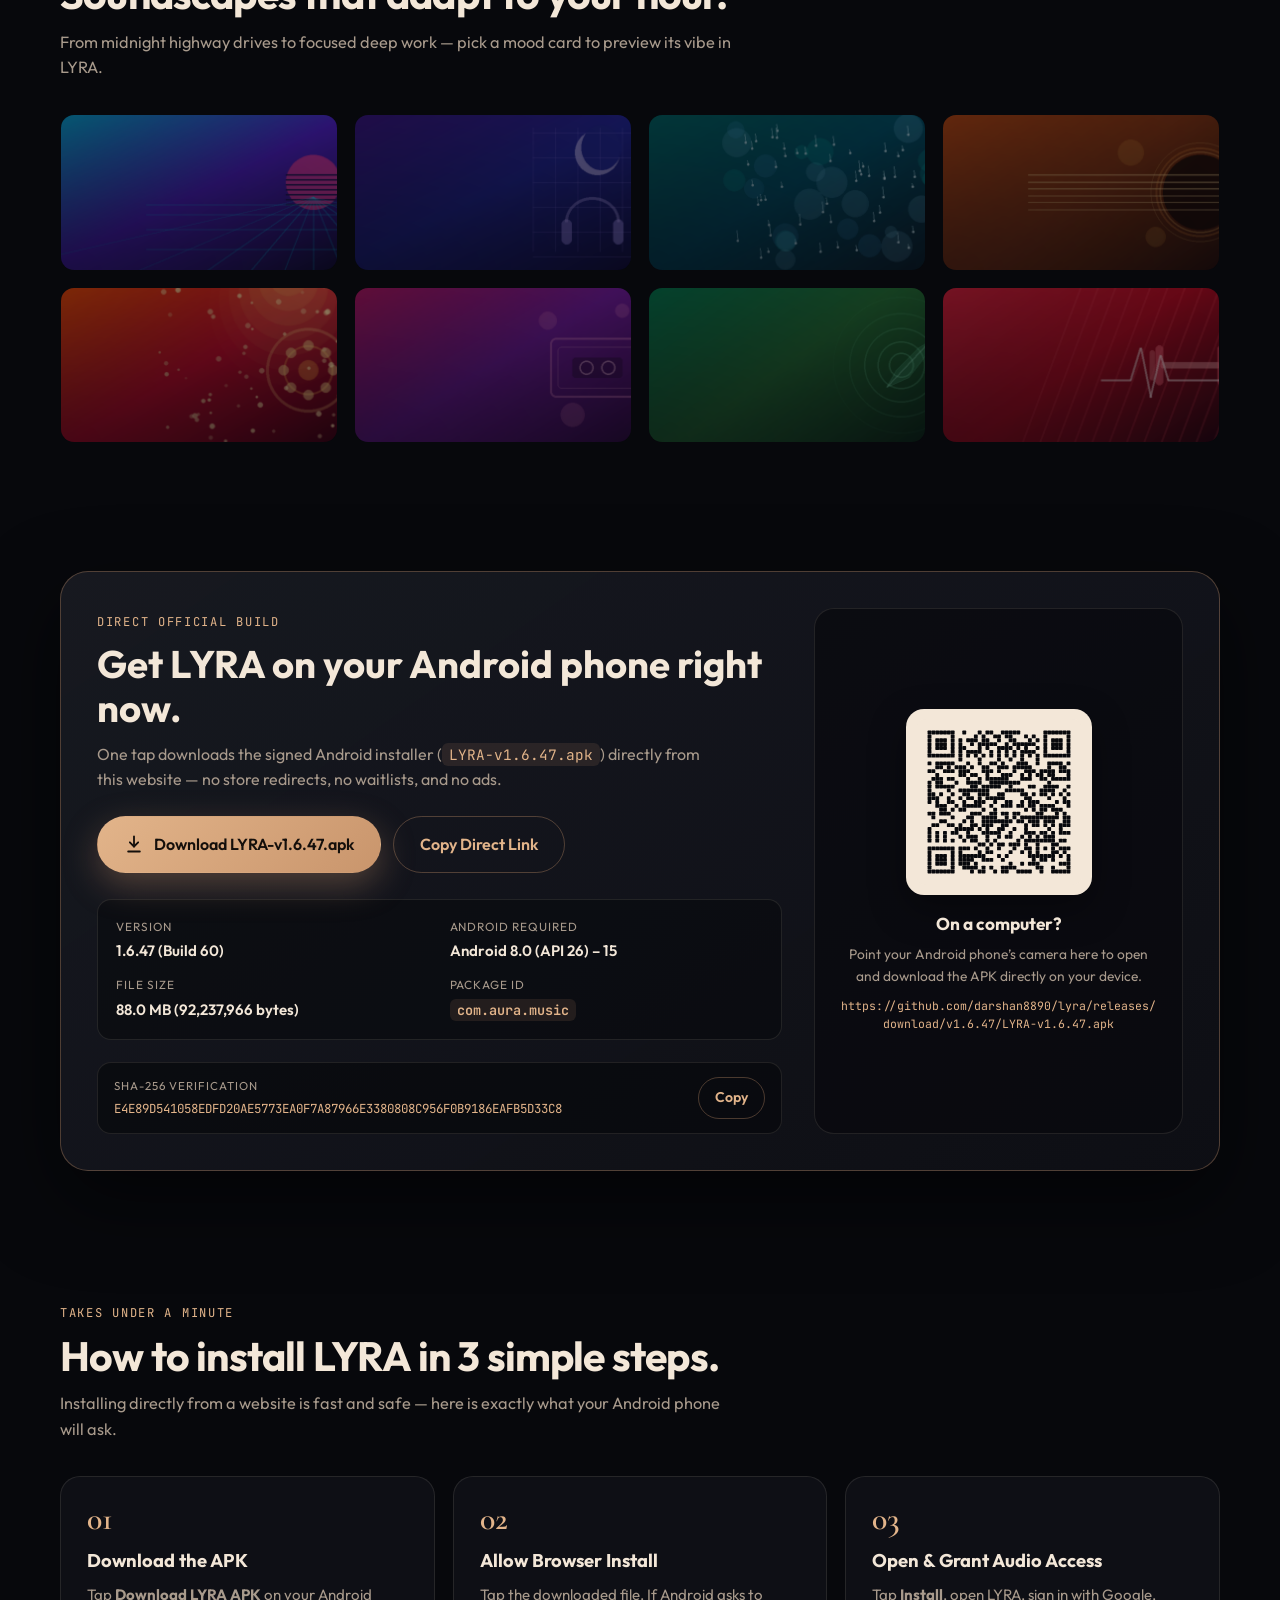
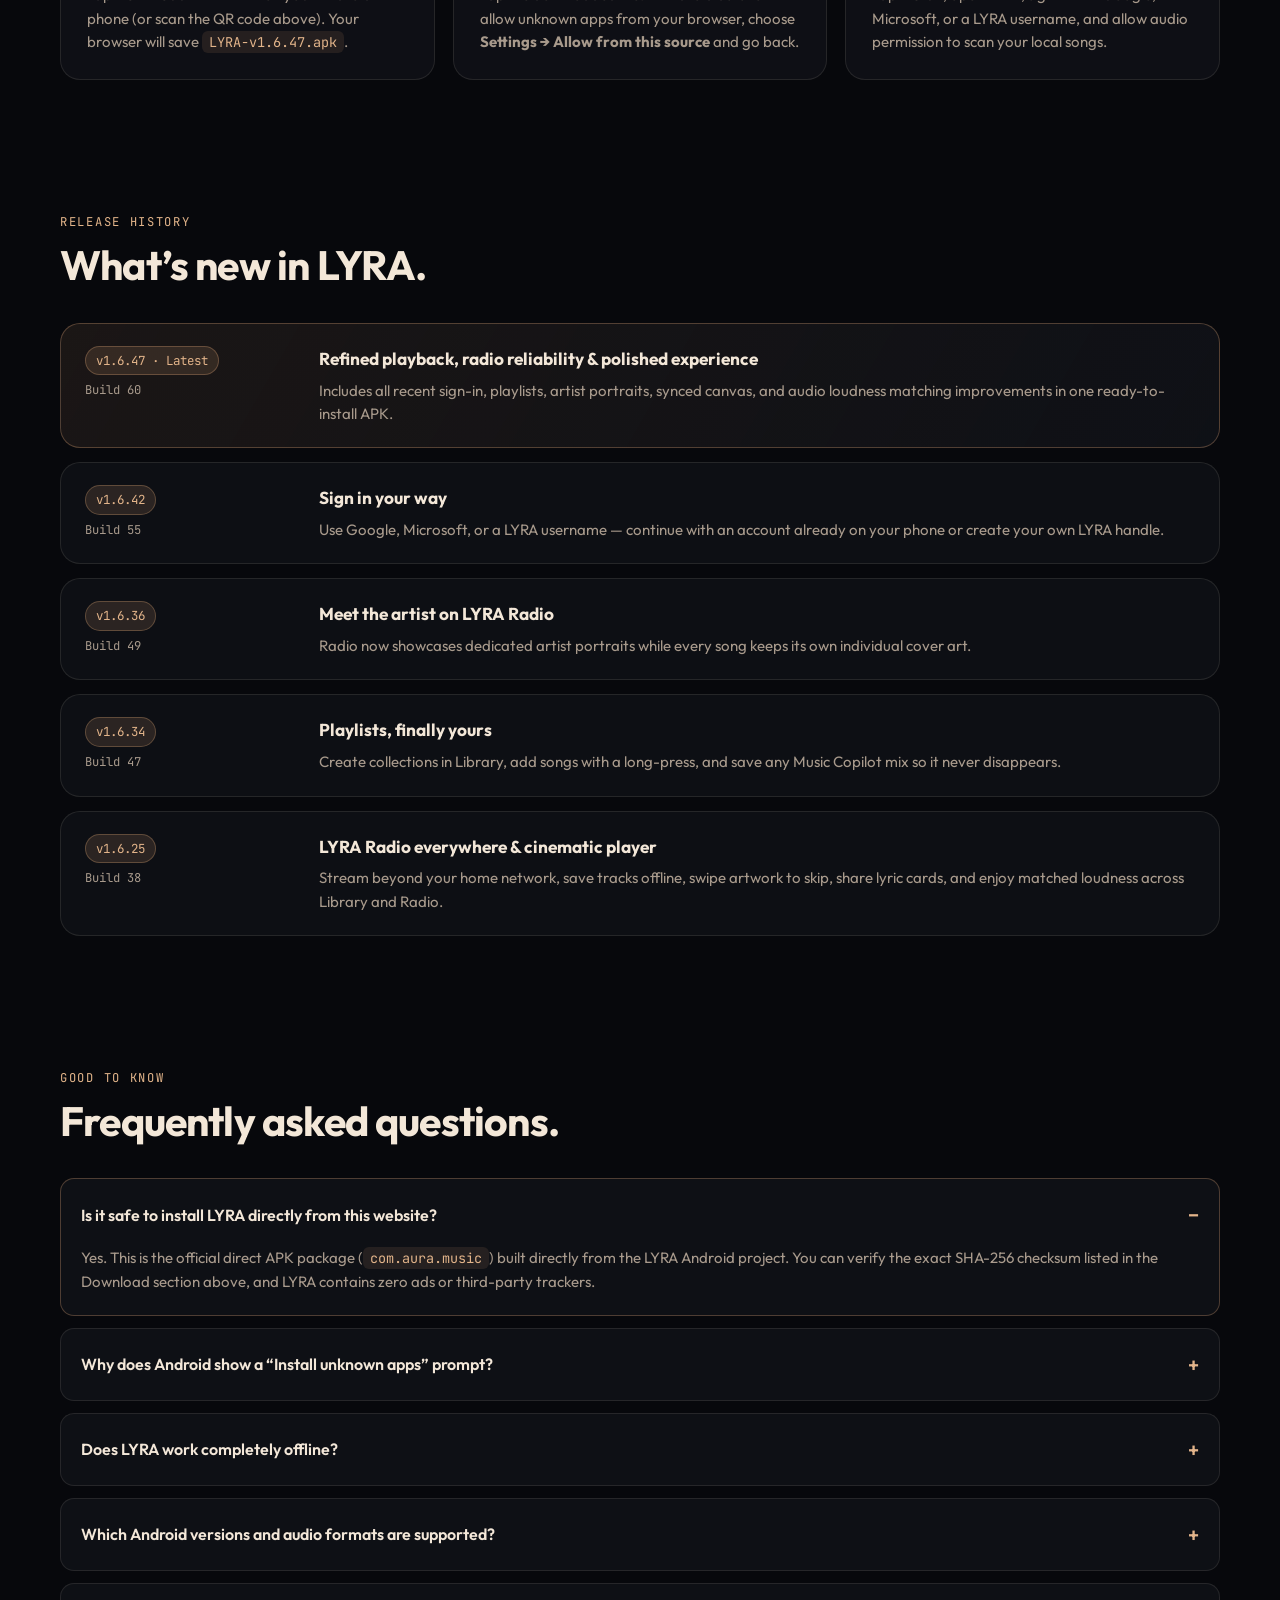
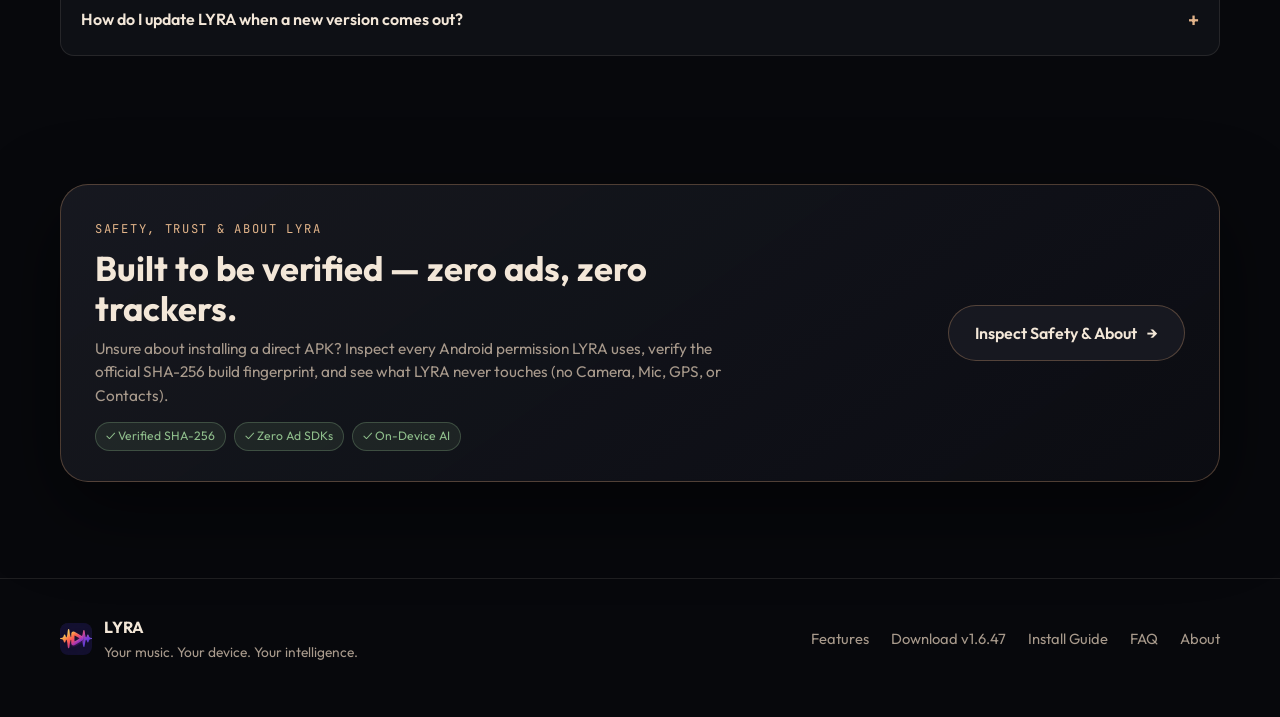
==== commit c8230d37: "Style full founder name Darshan Panchal (index.html)" ====
--- a/index.html
+++ b/index.html
@@ -18,7 +18,7 @@
   <link rel="preconnect" href="https://fonts.googleapis.com" />
   <link rel="preconnect" href="https://fonts.gstatic.com" crossorigin />
   <link href="https://fonts.googleapis.com/css2?family=Cormorant+Garamond:ital,wght@0,500;0,600;1,500;1,600&family=JetBrains+Mono:wght@400;500&family=Outfit:wght@300;400;500;600;700&display=swap" rel="stylesheet" />
-  <link rel="stylesheet" href="styles.css?v=16" />
+  <link rel="stylesheet" href="styles.css?v=17" />
 </head>
 <body>
   <div class="ambient-stage" aria-hidden="true">
--- a/styles.css
+++ b/styles.css
@@ -3137,6 +3137,120 @@
   padding: 52px 0 28px;
 }
 
+.about-hero-grid {
+  width: 100%;
+  display: grid;
+  grid-template-columns: 1.2fr 0.8fr;
+  align-items: center;
+  gap: 40px;
+}
+
+.about-hero-main {
+  min-width: 0;
+}
+
+.founder-card {
+  position: relative;
+  padding: 28px;
+  border-radius: var(--radius-xl);
+  background: linear-gradient(155deg, rgba(28, 30, 40, 0.88), rgba(11, 12, 18, 0.96));
+  border: 1px solid var(--line-gold);
+  box-shadow: 0 24px 64px rgba(0, 0, 0, 0.52), 0 0 42px rgba(201, 149, 108, 0.14);
+  display: grid;
+  gap: 18px;
+}
+
+.founder-top {
+  display: flex;
+  align-items: center;
+  justify-content: space-between;
+  gap: 12px;
+}
+
+.founder-top img {
+  border-radius: 12px;
+  box-shadow: 0 8px 20px rgba(0, 0, 0, 0.4);
+}
+
+.founder-role-badge {
+  font-family: "JetBrains Mono", monospace;
+  font-size: 0.74rem;
+  font-weight: 500;
+  letter-spacing: 0.06em;
+  text-transform: uppercase;
+  color: #f6d8b8;
+  padding: 5px 12px;
+  border-radius: 999px;
+  background: linear-gradient(135deg, rgba(226, 180, 138, 0.22), rgba(201, 149, 108, 0.08));
+  border: 1px solid rgba(226, 180, 138, 0.52);
+}
+
+.founder-kicker {
+  display: block;
+  font-size: 0.72rem;
+  text-transform: uppercase;
+  letter-spacing: 0.12em;
+  color: var(--muted);
+  margin-bottom: 4px;
+}
+
+.founder-identity h2 {
+  margin: 0;
+  font-size: clamp(1.75rem, 2.8vw, 2.25rem);
+  line-height: 1.1;
+  background: linear-gradient(120deg, #f3e7d8 0%, var(--gold-bright) 55%, #f3e7d8 100%);
+  -webkit-background-clip: text;
+  background-clip: text;
+  color: transparent;
+}
+
+.founder-title {
+  margin: 4px 0 0;
+  font-size: 0.92rem;
+  color: var(--gold-bright);
+  font-weight: 500;
+}
+
+.founder-pledge {
+  margin: 0;
+  padding: 12px 14px;
+  border-left: 2px solid var(--gold-bright);
+  background: rgba(201, 149, 108, 0.07);
+  border-radius: 0 12px 12px 0;
+  font-size: 0.9rem;
+  color: var(--text);
+  line-height: 1.5;
+}
+
+.founder-meta {
+  display: grid;
+  gap: 9px;
+  padding-top: 12px;
+  border-top: 1px solid var(--line);
+}
+
+.founder-meta div {
+  display: flex;
+  align-items: center;
+  justify-content: space-between;
+  gap: 12px;
+  font-size: 0.84rem;
+}
+
+.founder-meta span {
+  color: var(--muted);
+}
+
+.founder-meta a {
+  color: var(--gold-bright);
+  font-family: "JetBrains Mono", monospace;
+  font-size: 0.8rem;
+}
+
+.founder-meta a:hover {
+  text-decoration: underline;
+}
+
 .about-back {
   display: inline-flex;
   align-items: center;
@@ -3603,6 +3717,7 @@
 
   .download-hub,
   .about-shell,
+  .about-hero-grid,
   .perms-grid,
   .trust-verify-card {
     grid-template-columns: 1fr;
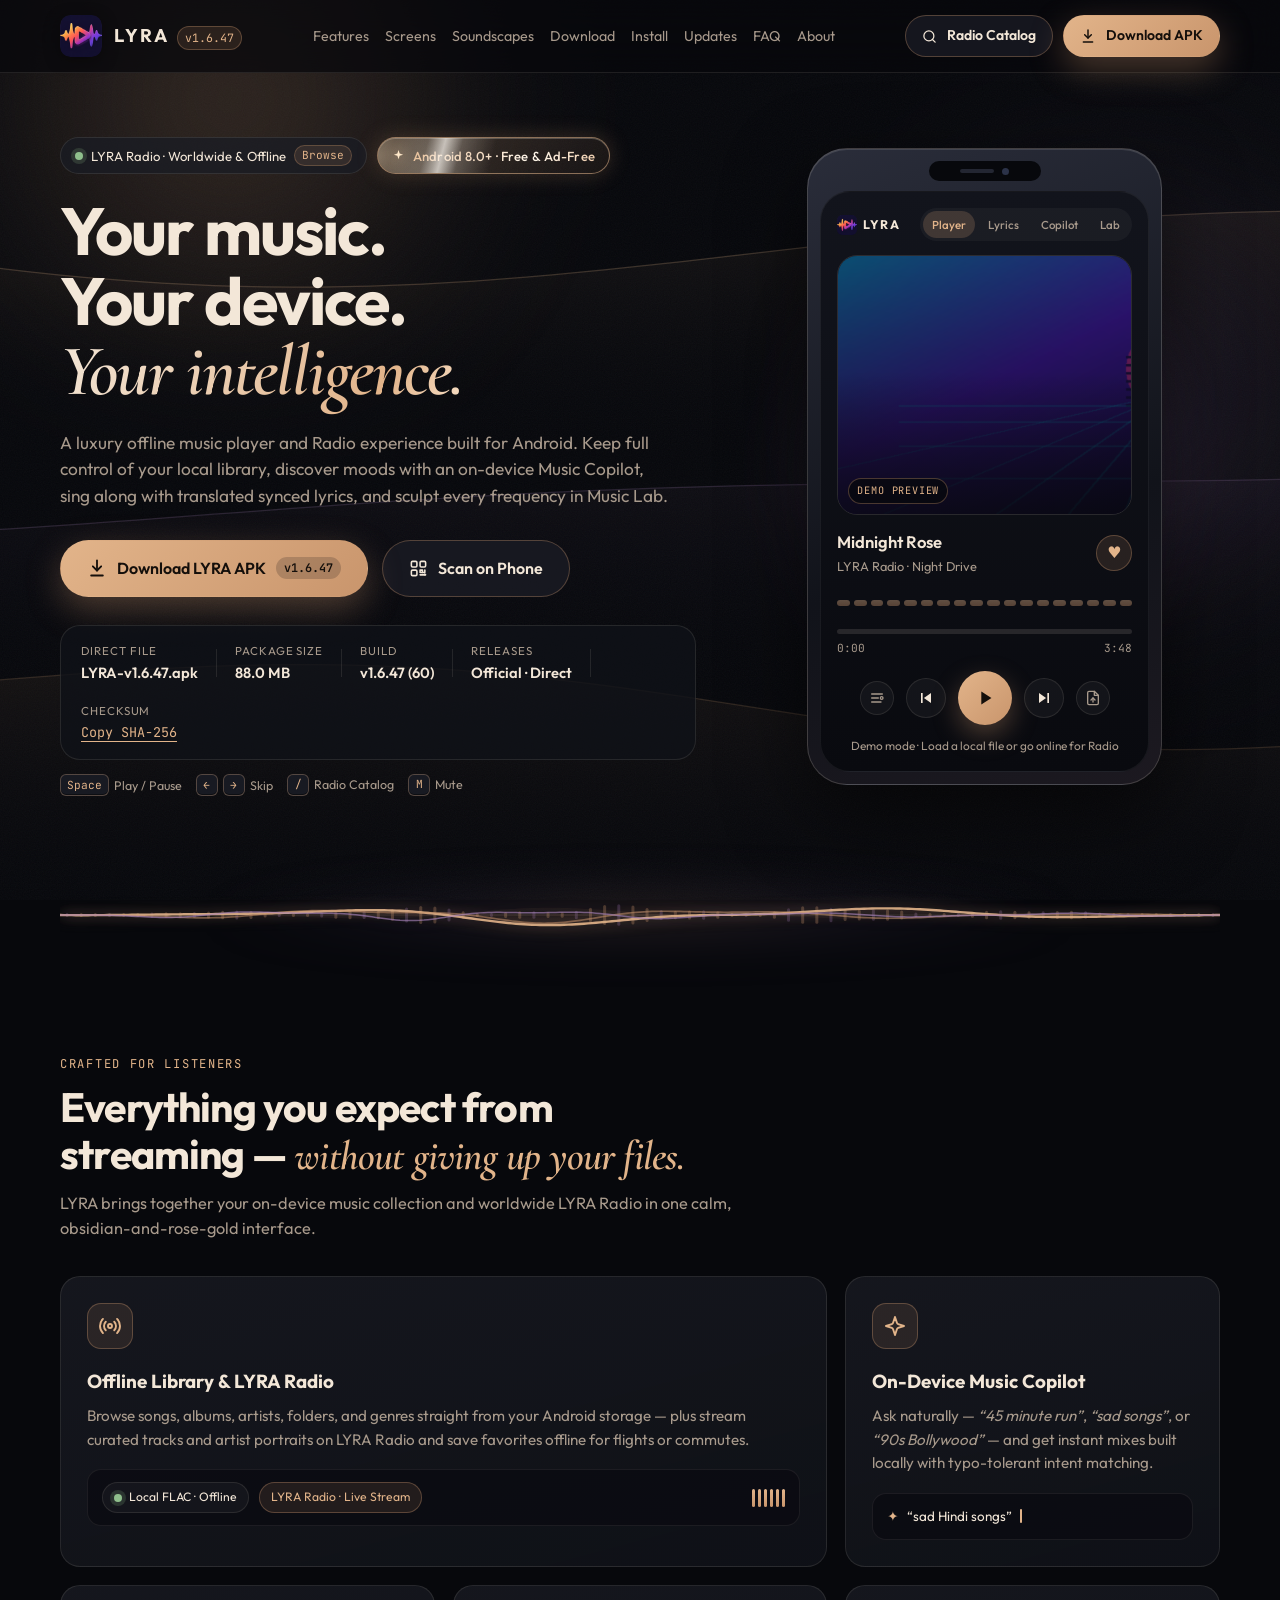
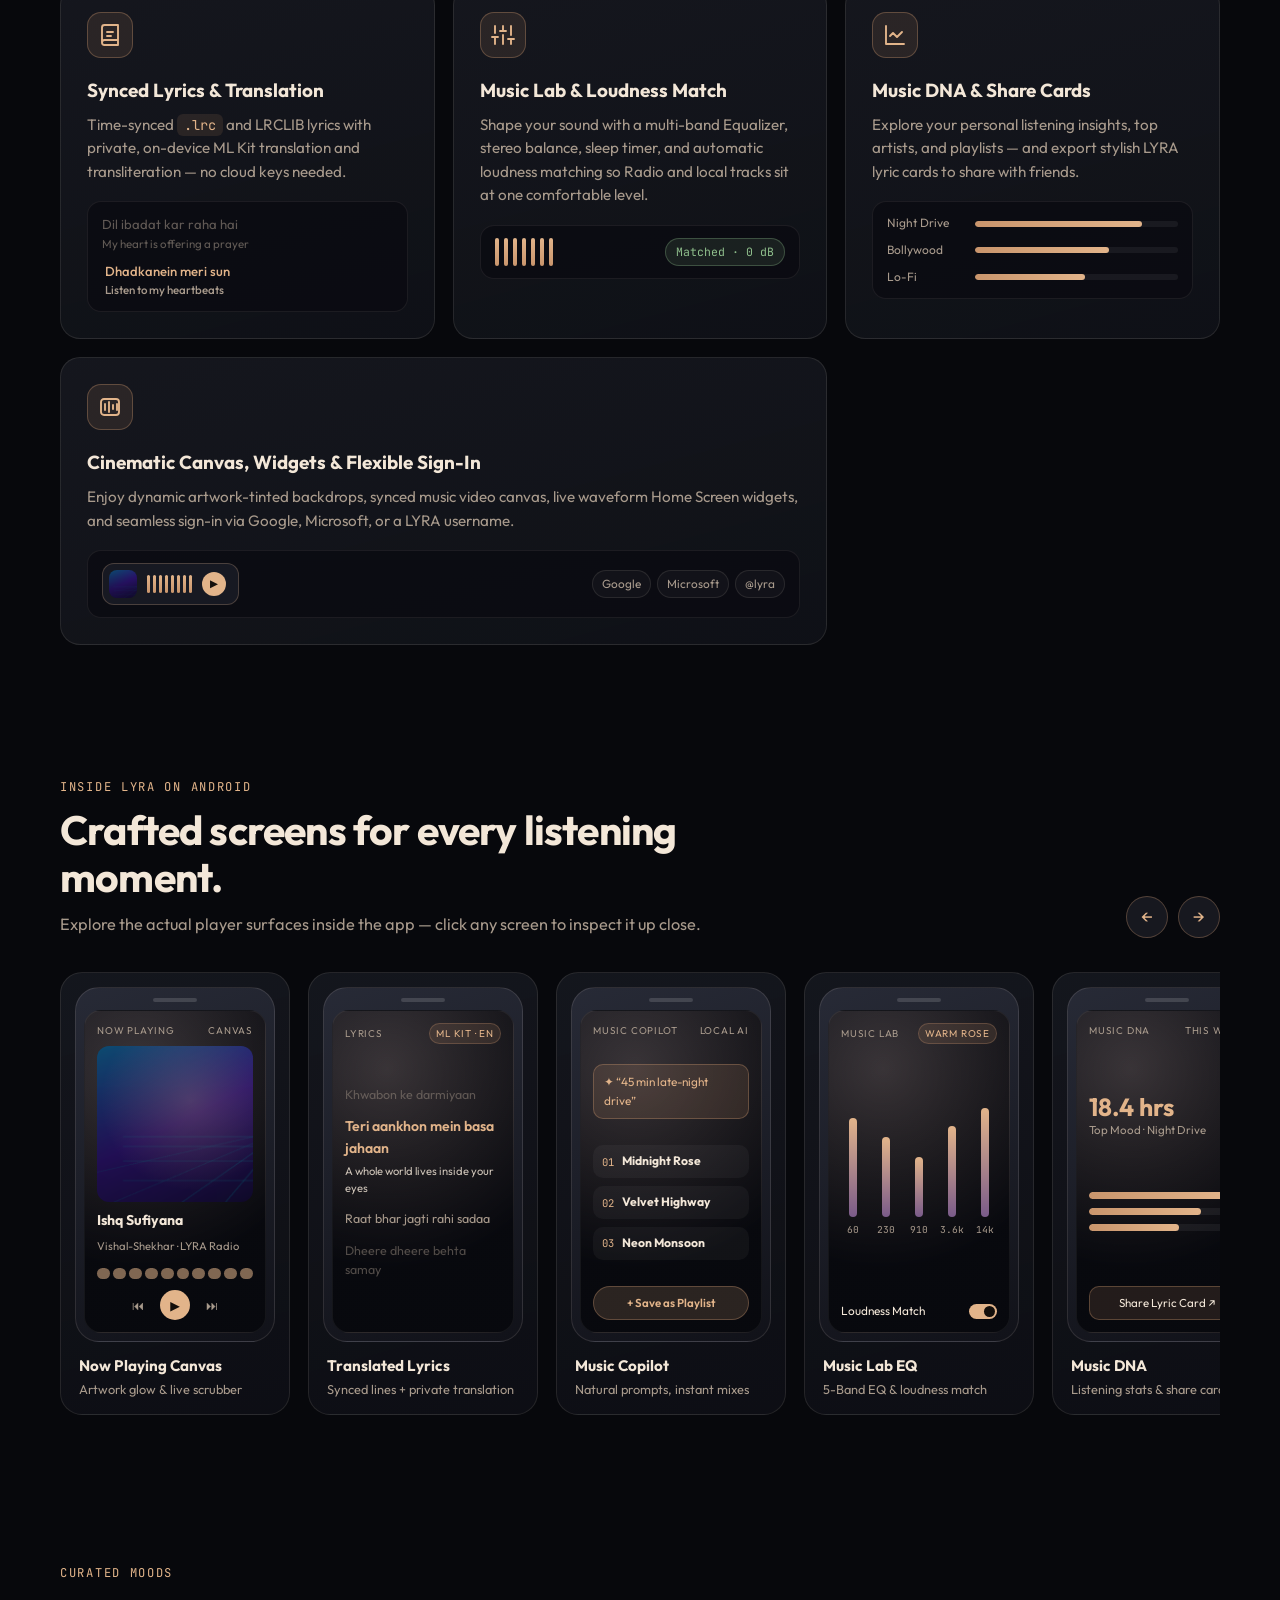
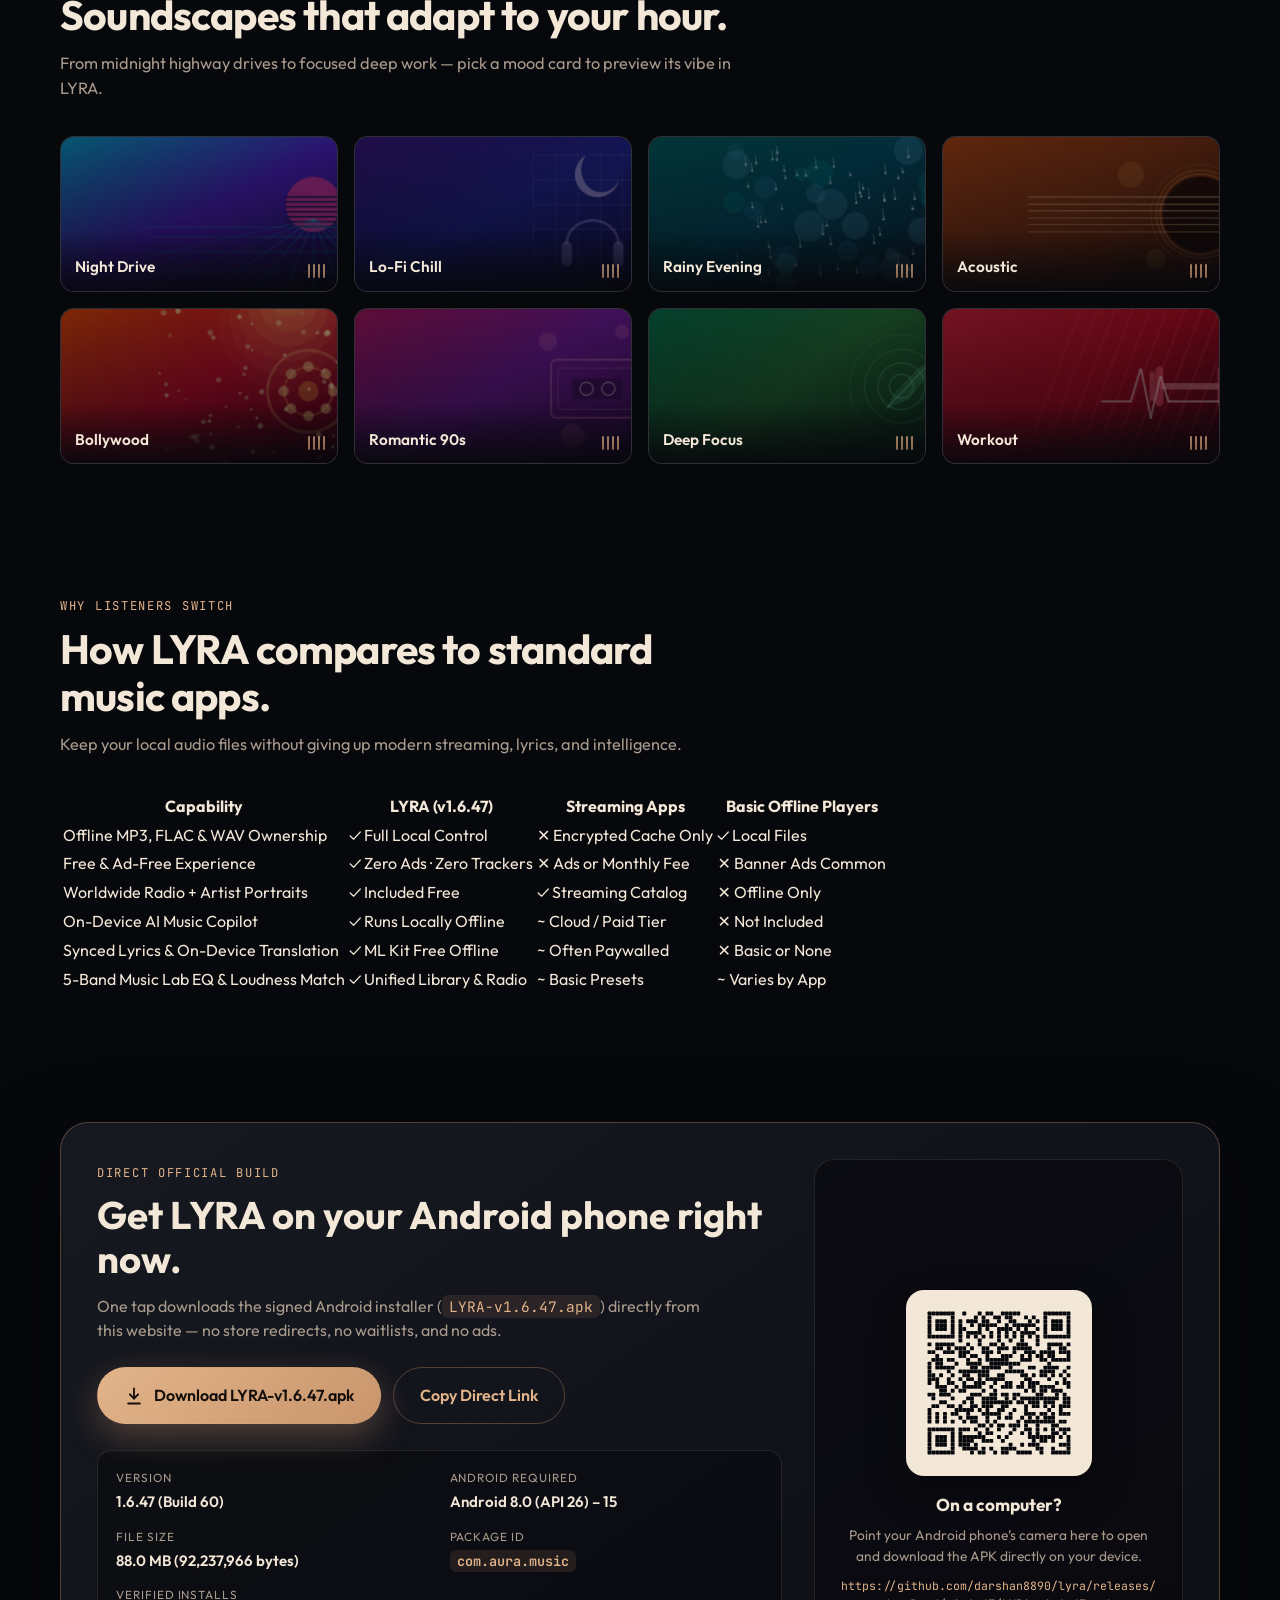
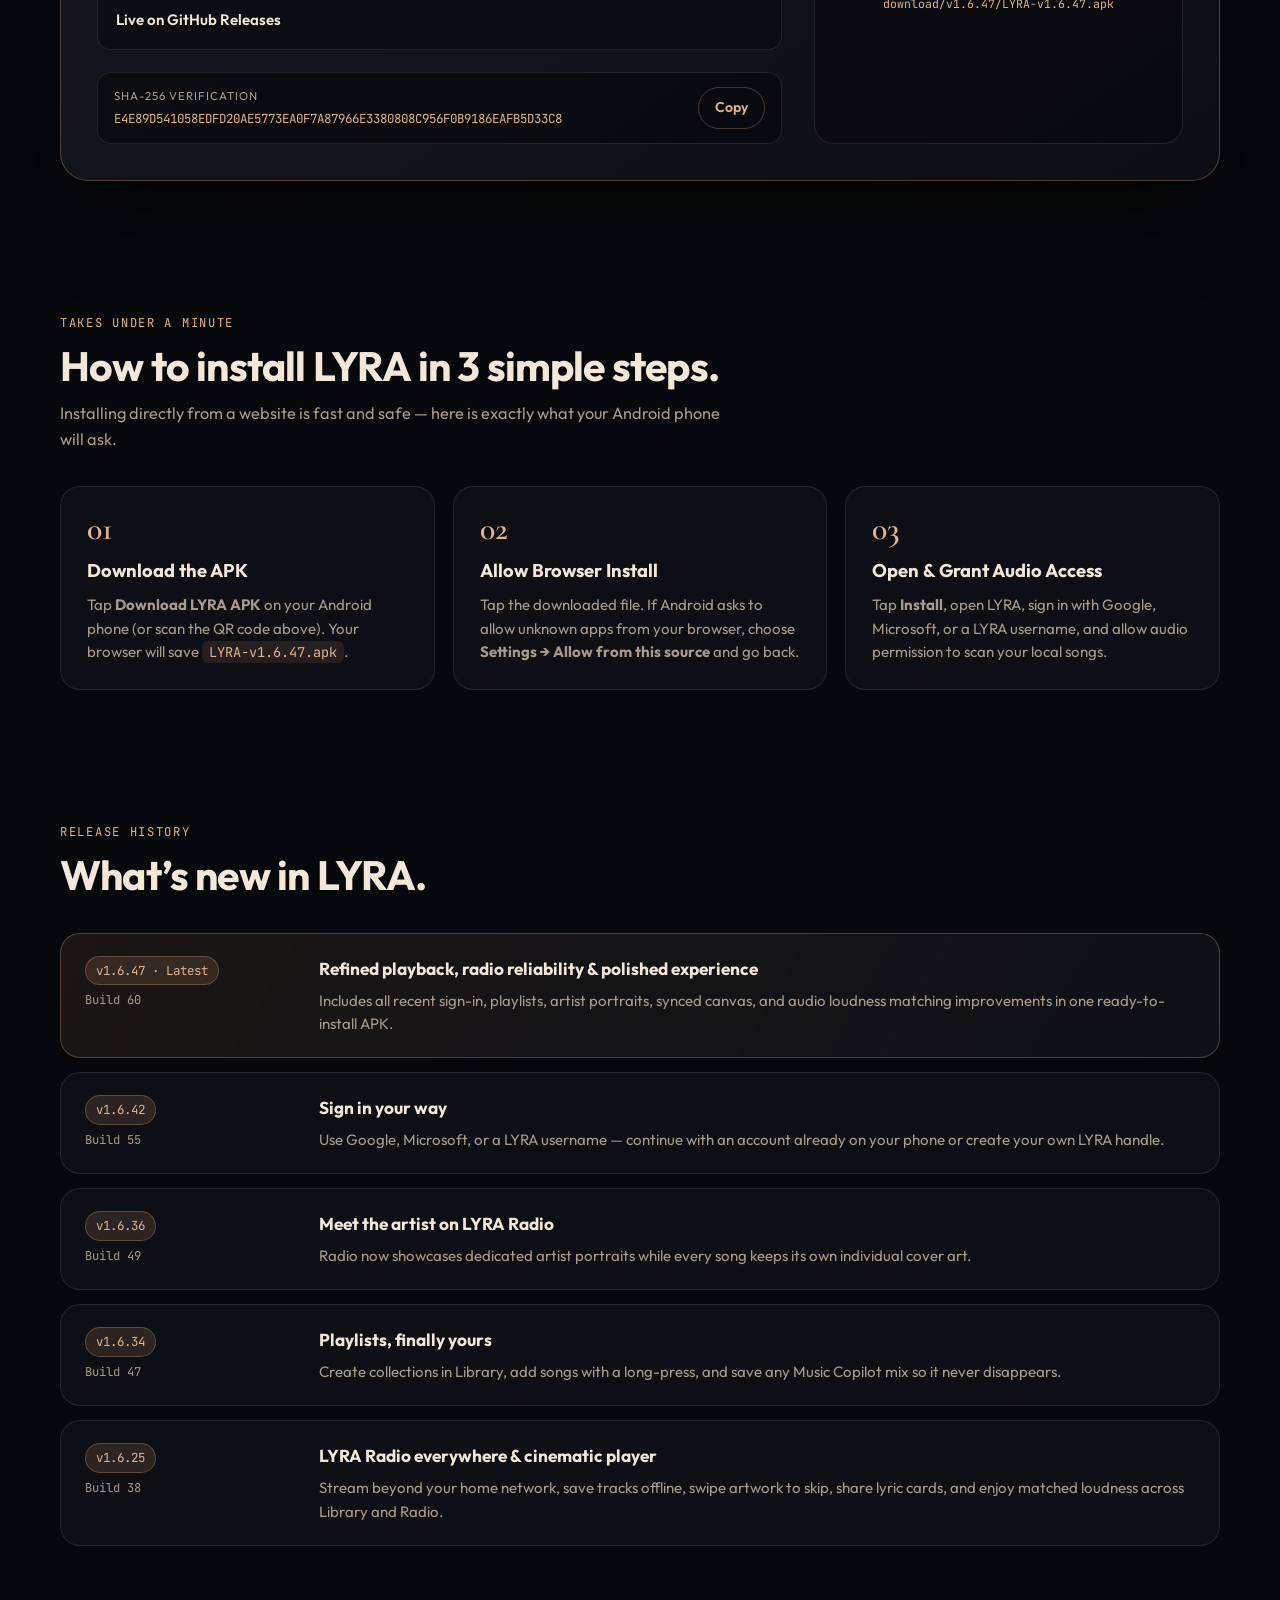
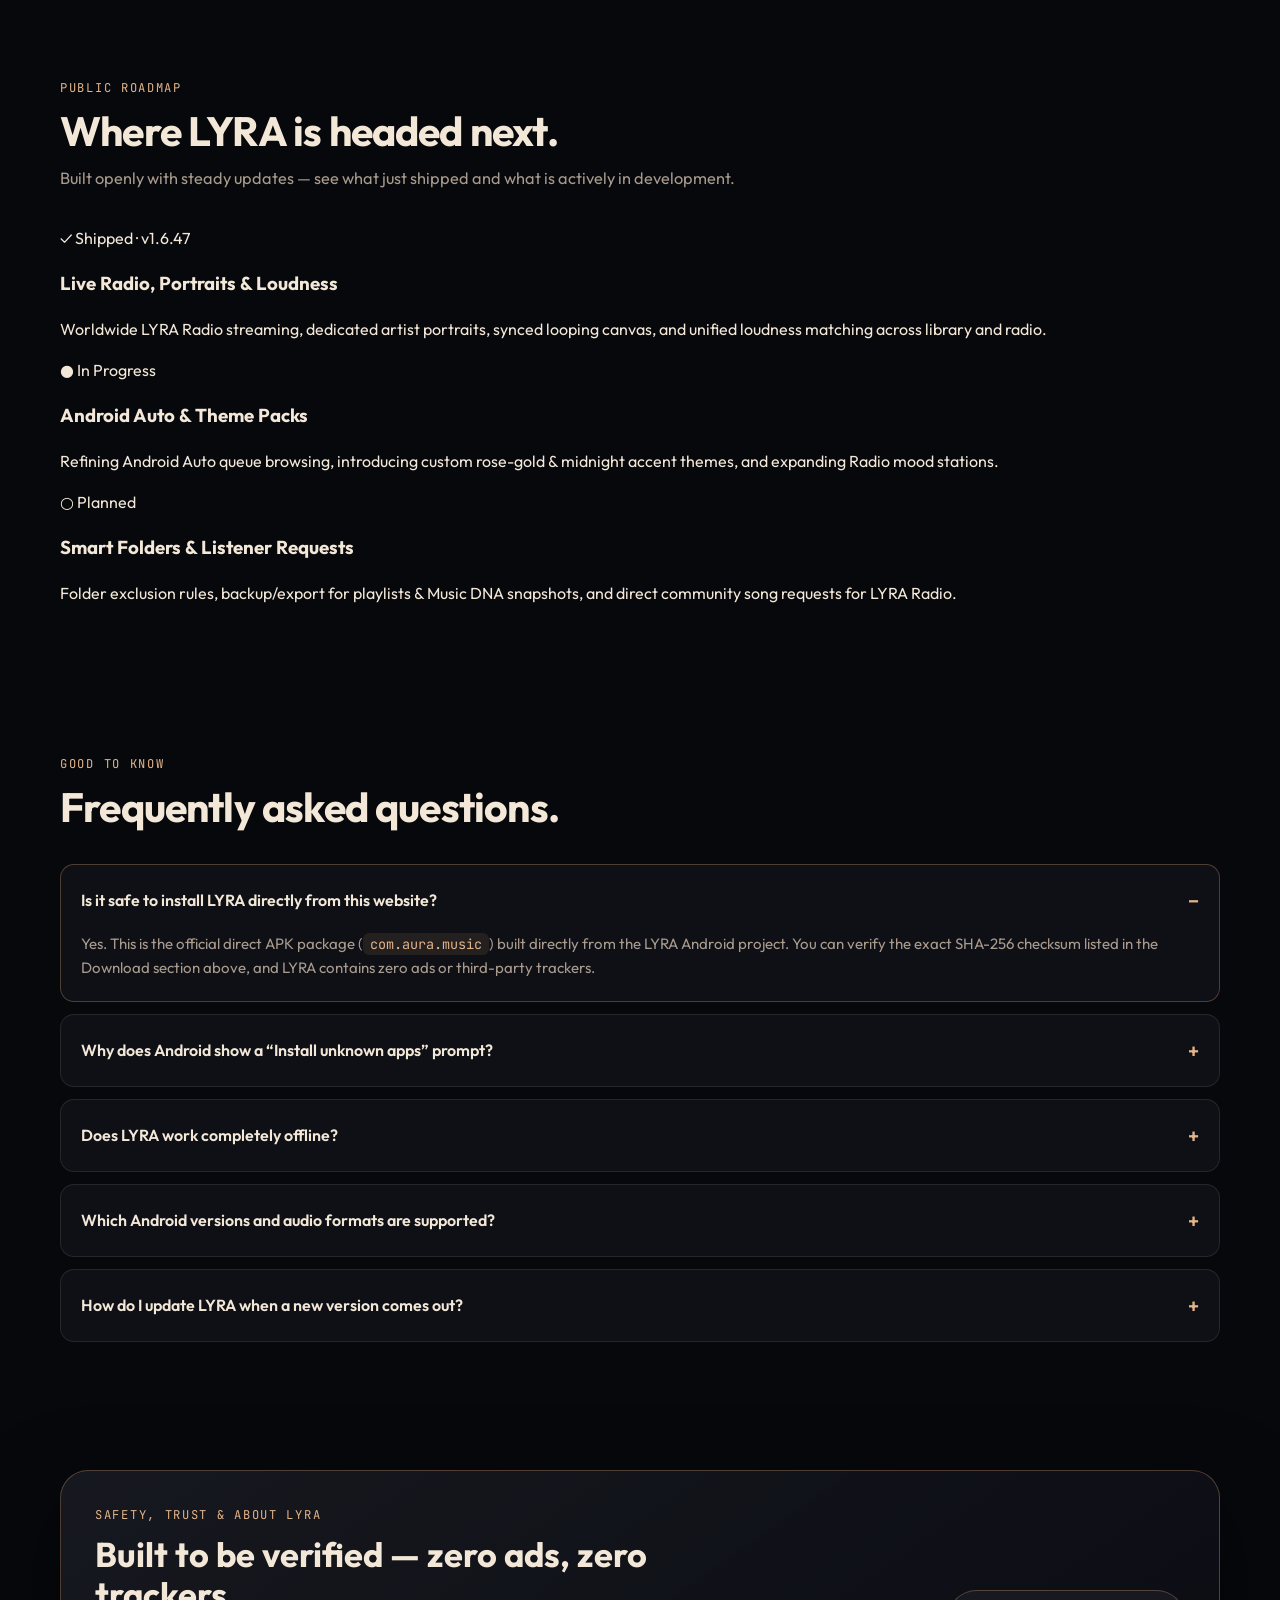
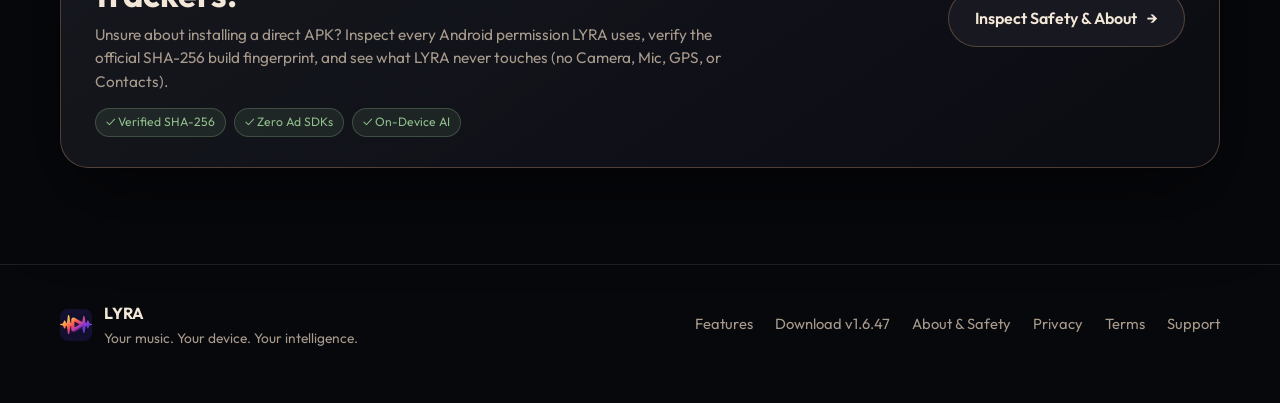
==== commit 7f629817: "Add privacy/terms/support, comparison table, roadmap, live download counter & mini-player (index.htm" ====
--- a/index.html
+++ b/index.html
@@ -18,7 +18,7 @@
   <link rel="preconnect" href="https://fonts.googleapis.com" />
   <link rel="preconnect" href="https://fonts.gstatic.com" crossorigin />
   <link href="https://fonts.googleapis.com/css2?family=Cormorant+Garamond:ital,wght@0,500;0,600;1,500;1,600&family=JetBrains+Mono:wght@400;500&family=Outfit:wght@300;400;500;600;700&display=swap" rel="stylesheet" />
-  <link rel="stylesheet" href="styles.css?v=17" />
+  <link rel="stylesheet" href="styles.css?v=18" />
 </head>
 <body>
   <div class="ambient-stage" aria-hidden="true">
@@ -137,6 +137,11 @@
           <div class="trust-item">
             <span class="trust-label">Build</span>
             <strong>v1.6.47 (60)</strong>
+          </div>
+          <div class="trust-divider" aria-hidden="true"></div>
+          <div class="trust-item">
+            <span class="trust-label">Releases</span>
+            <strong id="heroDownloadCount">Official · Direct</strong>
           </div>
           <div class="trust-divider" aria-hidden="true"></div>
           <div class="trust-item">
@@ -617,6 +622,66 @@
       </div>
     </section>
 
+    <!-- LYRA vs Others Comparison -->
+    <section class="section container" id="compare">
+      <div class="section-head reveal">
+        <span class="eyebrow">Why Listeners Switch</span>
+        <h2>How LYRA compares to standard music apps.</h2>
+        <p>Keep your local audio files without giving up modern streaming, lyrics, and intelligence.</p>
+      </div>
+
+      <div class="compare-wrap reveal">
+        <table class="compare-table">
+          <thead>
+            <tr>
+              <th scope="col">Capability</th>
+              <th scope="col" class="col-lyra">LYRA (v1.6.47)</th>
+              <th scope="col">Streaming Apps</th>
+              <th scope="col">Basic Offline Players</th>
+            </tr>
+          </thead>
+          <tbody>
+            <tr>
+              <td>Offline MP3, FLAC &amp; WAV Ownership</td>
+              <td class="col-lyra"><span class="cmp-yes">✓ Full Local Control</span></td>
+              <td><span class="cmp-no">✕ Encrypted Cache Only</span></td>
+              <td><span class="cmp-yes">✓ Local Files</span></td>
+            </tr>
+            <tr>
+              <td>Free &amp; Ad-Free Experience</td>
+              <td class="col-lyra"><span class="cmp-yes">✓ Zero Ads · Zero Trackers</span></td>
+              <td><span class="cmp-no">✕ Ads or Monthly Fee</span></td>
+              <td><span class="cmp-no">✕ Banner Ads Common</span></td>
+            </tr>
+            <tr>
+              <td>Worldwide Radio + Artist Portraits</td>
+              <td class="col-lyra"><span class="cmp-yes">✓ Included Free</span></td>
+              <td><span class="cmp-yes">✓ Streaming Catalog</span></td>
+              <td><span class="cmp-no">✕ Offline Only</span></td>
+            </tr>
+            <tr>
+              <td>On-Device AI Music Copilot</td>
+              <td class="col-lyra"><span class="cmp-yes">✓ Runs Locally Offline</span></td>
+              <td><span class="cmp-mid">~ Cloud / Paid Tier</span></td>
+              <td><span class="cmp-no">✕ Not Included</span></td>
+            </tr>
+            <tr>
+              <td>Synced Lyrics &amp; On-Device Translation</td>
+              <td class="col-lyra"><span class="cmp-yes">✓ ML Kit Free Offline</span></td>
+              <td><span class="cmp-mid">~ Often Paywalled</span></td>
+              <td><span class="cmp-no">✕ Basic or None</span></td>
+            </tr>
+            <tr>
+              <td>5-Band Music Lab EQ &amp; Loudness Match</td>
+              <td class="col-lyra"><span class="cmp-yes">✓ Unified Library &amp; Radio</span></td>
+              <td><span class="cmp-mid">~ Basic Presets</span></td>
+              <td><span class="cmp-mid">~ Varies by App</span></td>
+            </tr>
+          </tbody>
+        </table>
+      </div>
+    </section>
+
     <!-- Dedicated Direct Download Hub -->
     <section class="section container" id="download">
       <div class="download-hub reveal">
@@ -652,6 +717,10 @@
               <dt>Package ID</dt>
               <dd><code>com.aura.music</code></dd>
             </div>
+            <div>
+              <dt>Verified Installs</dt>
+              <dd id="hubDownloadCount">Live on GitHub Releases</dd>
+            </div>
           </dl>
 
           <div class="checksum-box">
@@ -771,6 +840,35 @@
             <h3>LYRA Radio everywhere &amp; cinematic player</h3>
             <p>Stream beyond your home network, save tracks offline, swipe artwork to skip, share lyric cards, and enjoy matched loudness across Library and Radio.</p>
           </div>
+        </article>
+      </div>
+    </section>
+
+    <!-- Public Roadmap -->
+    <section class="section container" id="roadmap">
+      <div class="section-head reveal">
+        <span class="eyebrow">Public Roadmap</span>
+        <h2>Where LYRA is headed next.</h2>
+        <p>Built openly with steady updates — see what just shipped and what is actively in development.</p>
+      </div>
+
+      <div class="roadmap-grid">
+        <article class="roadmap-card is-done reveal">
+          <span class="roadmap-status">✓ Shipped · v1.6.47</span>
+          <h3>Live Radio, Portraits &amp; Loudness</h3>
+          <p>Worldwide LYRA Radio streaming, dedicated artist portraits, synced looping canvas, and unified loudness matching across library and radio.</p>
+        </article>
+
+        <article class="roadmap-card is-active reveal">
+          <span class="roadmap-status">● In Progress</span>
+          <h3>Android Auto &amp; Theme Packs</h3>
+          <p>Refining Android Auto queue browsing, introducing custom rose-gold &amp; midnight accent themes, and expanding Radio mood stations.</p>
+        </article>
+
+        <article class="roadmap-card reveal">
+          <span class="roadmap-status">○ Planned</span>
+          <h3>Smart Folders &amp; Listener Requests</h3>
+          <p>Folder exclusion rules, backup/export for playlists &amp; Music DNA snapshots, and direct community song requests for LYRA Radio.</p>
         </article>
       </div>
     </section>
@@ -846,9 +944,10 @@
       <div class="footer-links">
         <a href="#features">Features</a>
         <a href="#download">Download v1.6.47</a>
-        <a href="#install">Install Guide</a>
-        <a href="#faq">FAQ</a>
-        <a href="about.html">About</a>
+        <a href="about.html">About &amp; Safety</a>
+        <a href="privacy.html">Privacy</a>
+        <a href="privacy.html#terms">Terms</a>
+        <a href="privacy.html#support">Support</a>
       </div>
     </div>
   </footer>
@@ -911,6 +1010,23 @@
     </div>
   </aside>
 
+  <!-- Floating Persistent Mini-Player Bar -->
+  <div class="floating-mini-player" id="floatingMiniPlayer" hidden role="region" aria-label="Mini music player">
+    <img class="fmp-art" id="miniArt" src="assets/bg_genre_nightdrive.png" alt="" width="40" height="40" />
+    <div class="fmp-meta">
+      <strong id="miniTitle">LYRA Radio</strong>
+      <small id="miniArtist">Streaming Live</small>
+    </div>
+    <div class="fmp-eq" id="miniEq" aria-hidden="true"><i></i><i></i><i></i><i></i></div>
+    <div class="fmp-controls">
+      <button class="fmp-btn" id="miniPrevBtn" type="button" aria-label="Previous track">⏮</button>
+      <button class="fmp-btn fmp-play" id="miniPlayBtn" type="button" aria-label="Play or pause">▶</button>
+      <button class="fmp-btn" id="miniNextBtn" type="button" aria-label="Next track">⏭</button>
+      <button class="fmp-btn" id="miniJumpBtn" type="button" title="Jump back to player" aria-label="Scroll to player">↑</button>
+      <button class="fmp-btn" id="miniCloseBtn" type="button" title="Hide mini player" aria-label="Close mini player">✕</button>
+    </div>
+  </div>
+
   <!-- Post-Download Smart Helper -->
   <div class="post-download-bar" id="postDownloadBar" hidden role="region" aria-label="Install next steps">
     <div class="pdb-head">
@@ -926,6 +1042,9 @@
   <div class="toast" id="toast" role="status" aria-live="polite" hidden></div>
 
   <script src="qr.js"></script>
-  <script src="app.js?v=6"></script>
+  <script src="app.js?v=7"></script>
+  <!-- Cloudflare Web Analytics (cookieless): paste your token from Cloudflare Dashboard -> Web Analytics
+  <script defer src="https://static.cloudflareinsights.com/beacon.min.js" data-cf-beacon='{"token": "YOUR_CLOUDFLARE_ANALYTICS_TOKEN"}'></script>
+  -->
 </body>
 </html>
--- a/styles.css
+++ b/styles.css
@@ -3196,12 +3196,18 @@
 
 .founder-identity h2 {
   margin: 0;
-  font-size: clamp(1.75rem, 2.8vw, 2.25rem);
-  line-height: 1.1;
-  background: linear-gradient(120deg, #f3e7d8 0%, var(--gold-bright) 55%, #f3e7d8 100%);
+  font-family: "Cormorant Garamond", Georgia, serif;
+  font-style: italic;
+  font-weight: 600;
+  font-size: clamp(2.1rem, 3.4vw, 2.75rem);
+  line-height: 1.05;
+  letter-spacing: 0.01em;
+  background: linear-gradient(120deg, #f3e7d8 0%, var(--gold-bright) 38%, #fff1df 52%, var(--gold) 72%, #f3e7d8 100%);
+  background-size: 220% auto;
   -webkit-background-clip: text;
   background-clip: text;
   color: transparent;
+  animation: accentFlow 7s ease-in-out infinite alternate;
 }
 
 .founder-title {
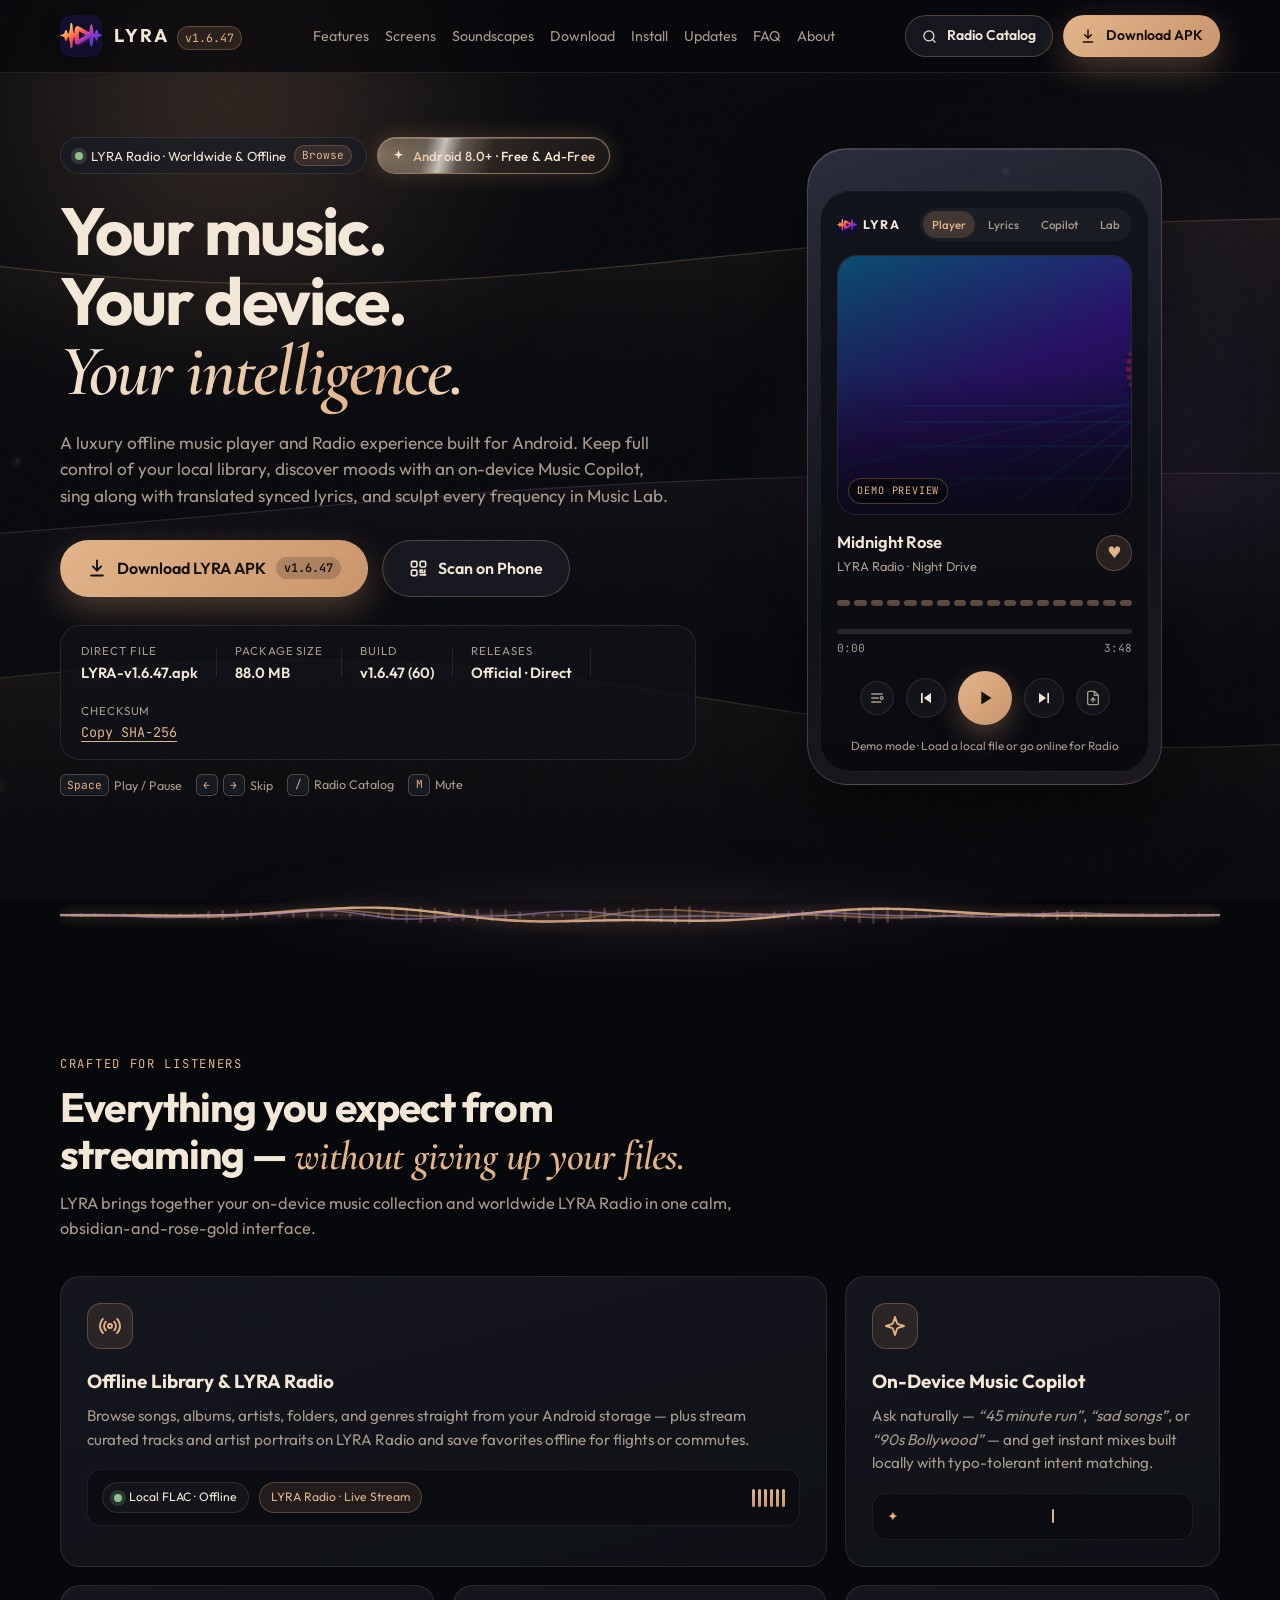
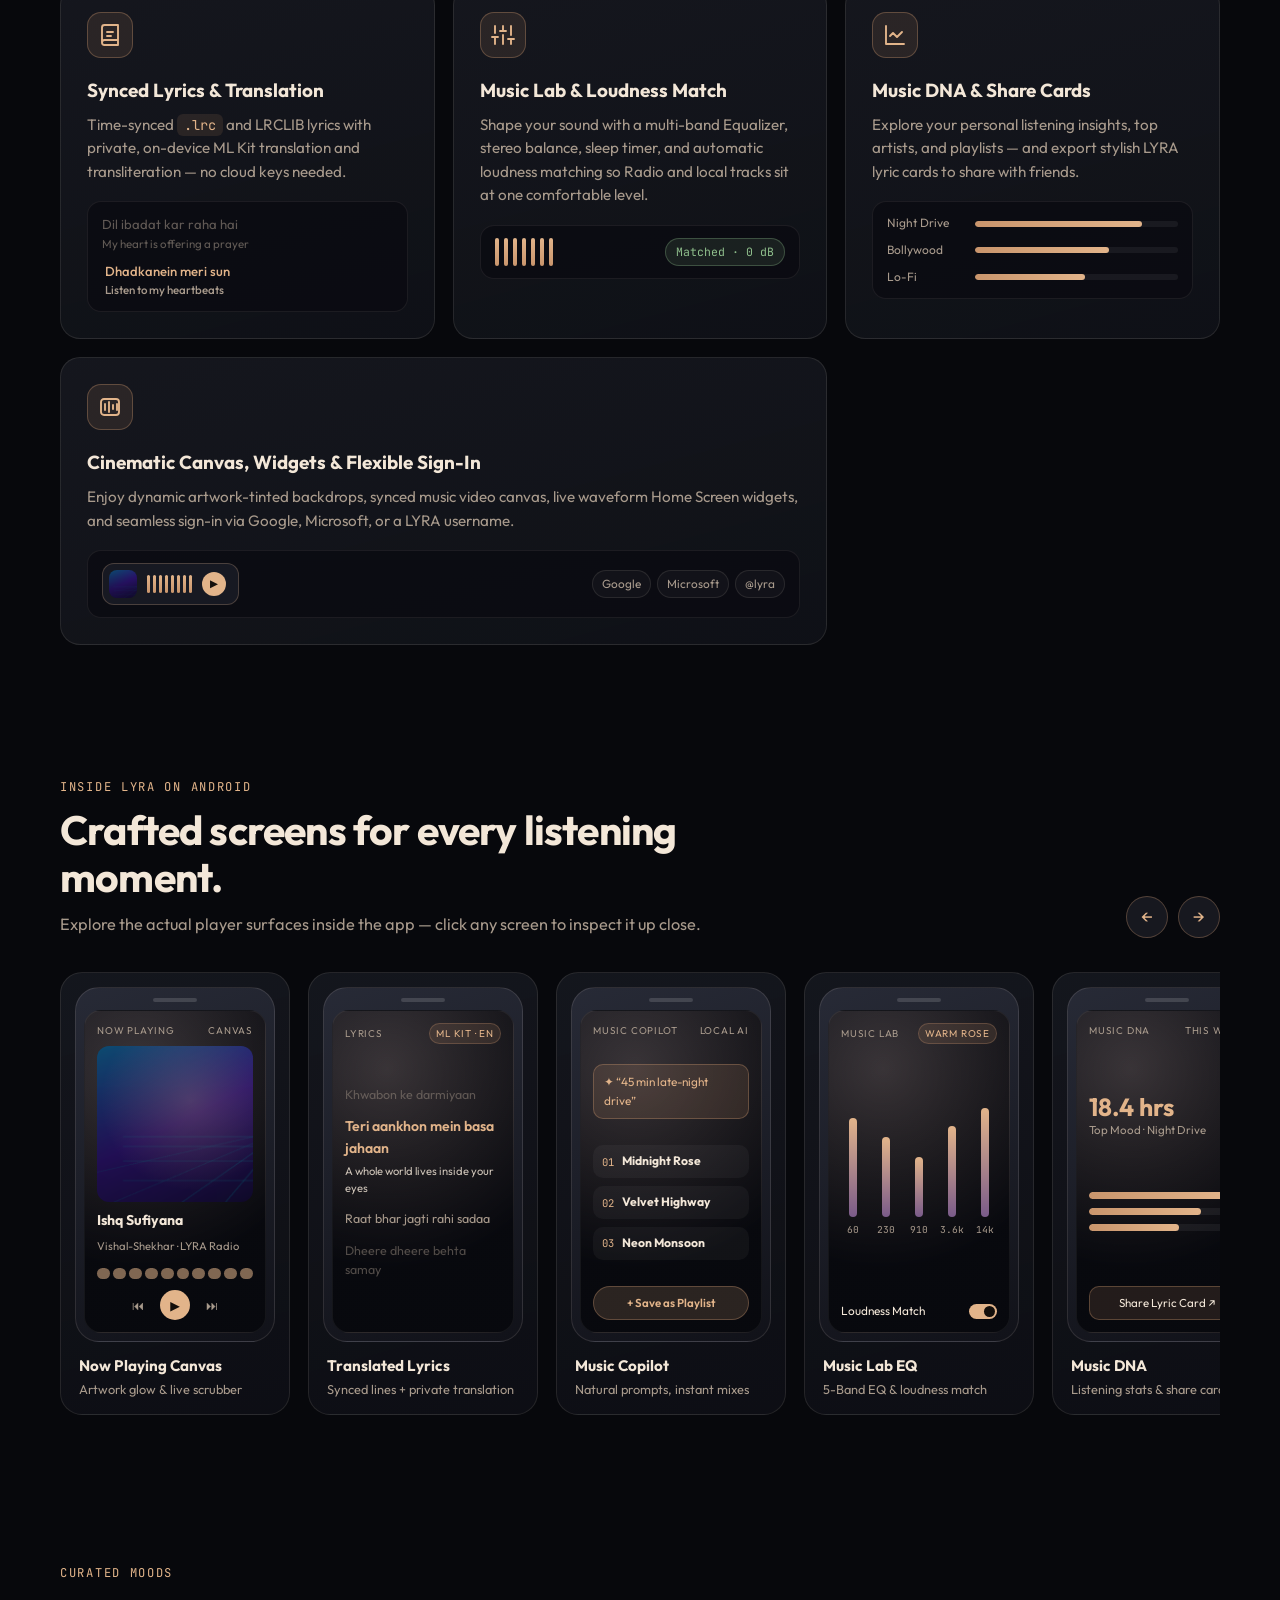
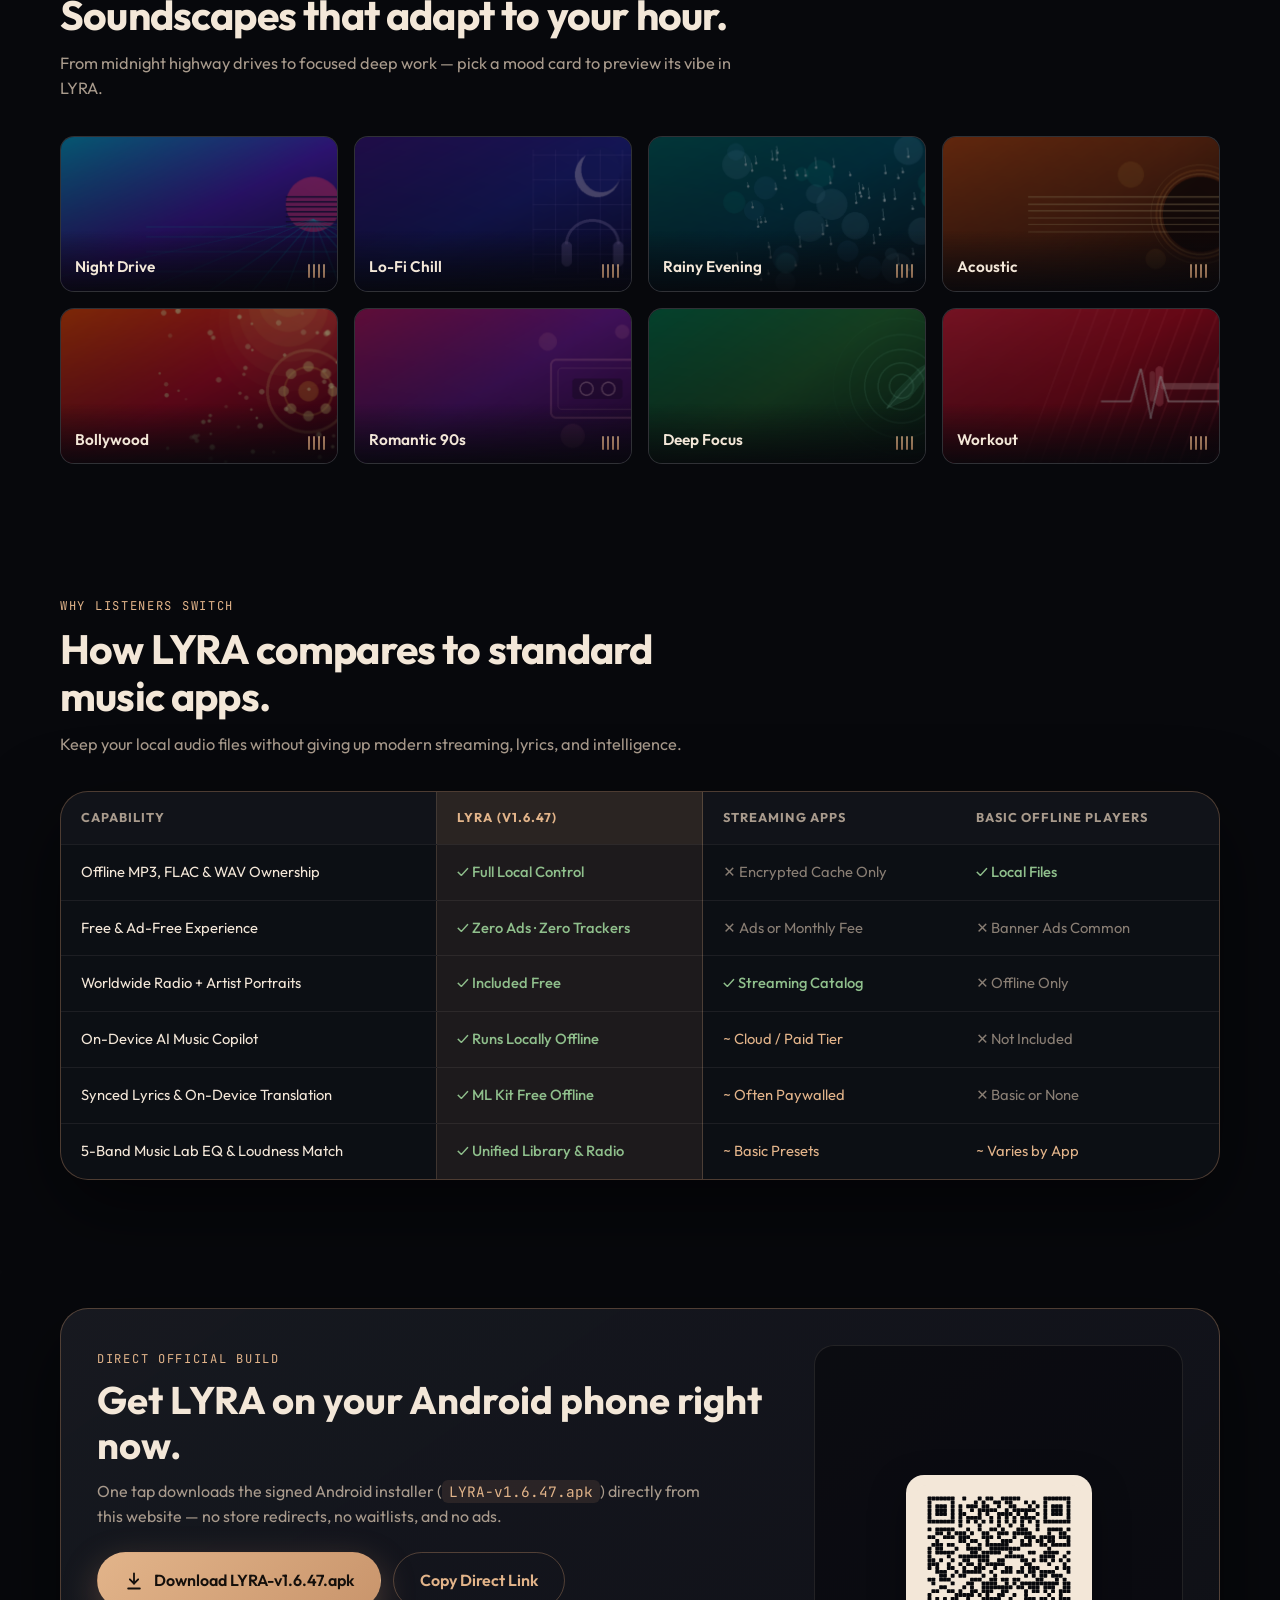
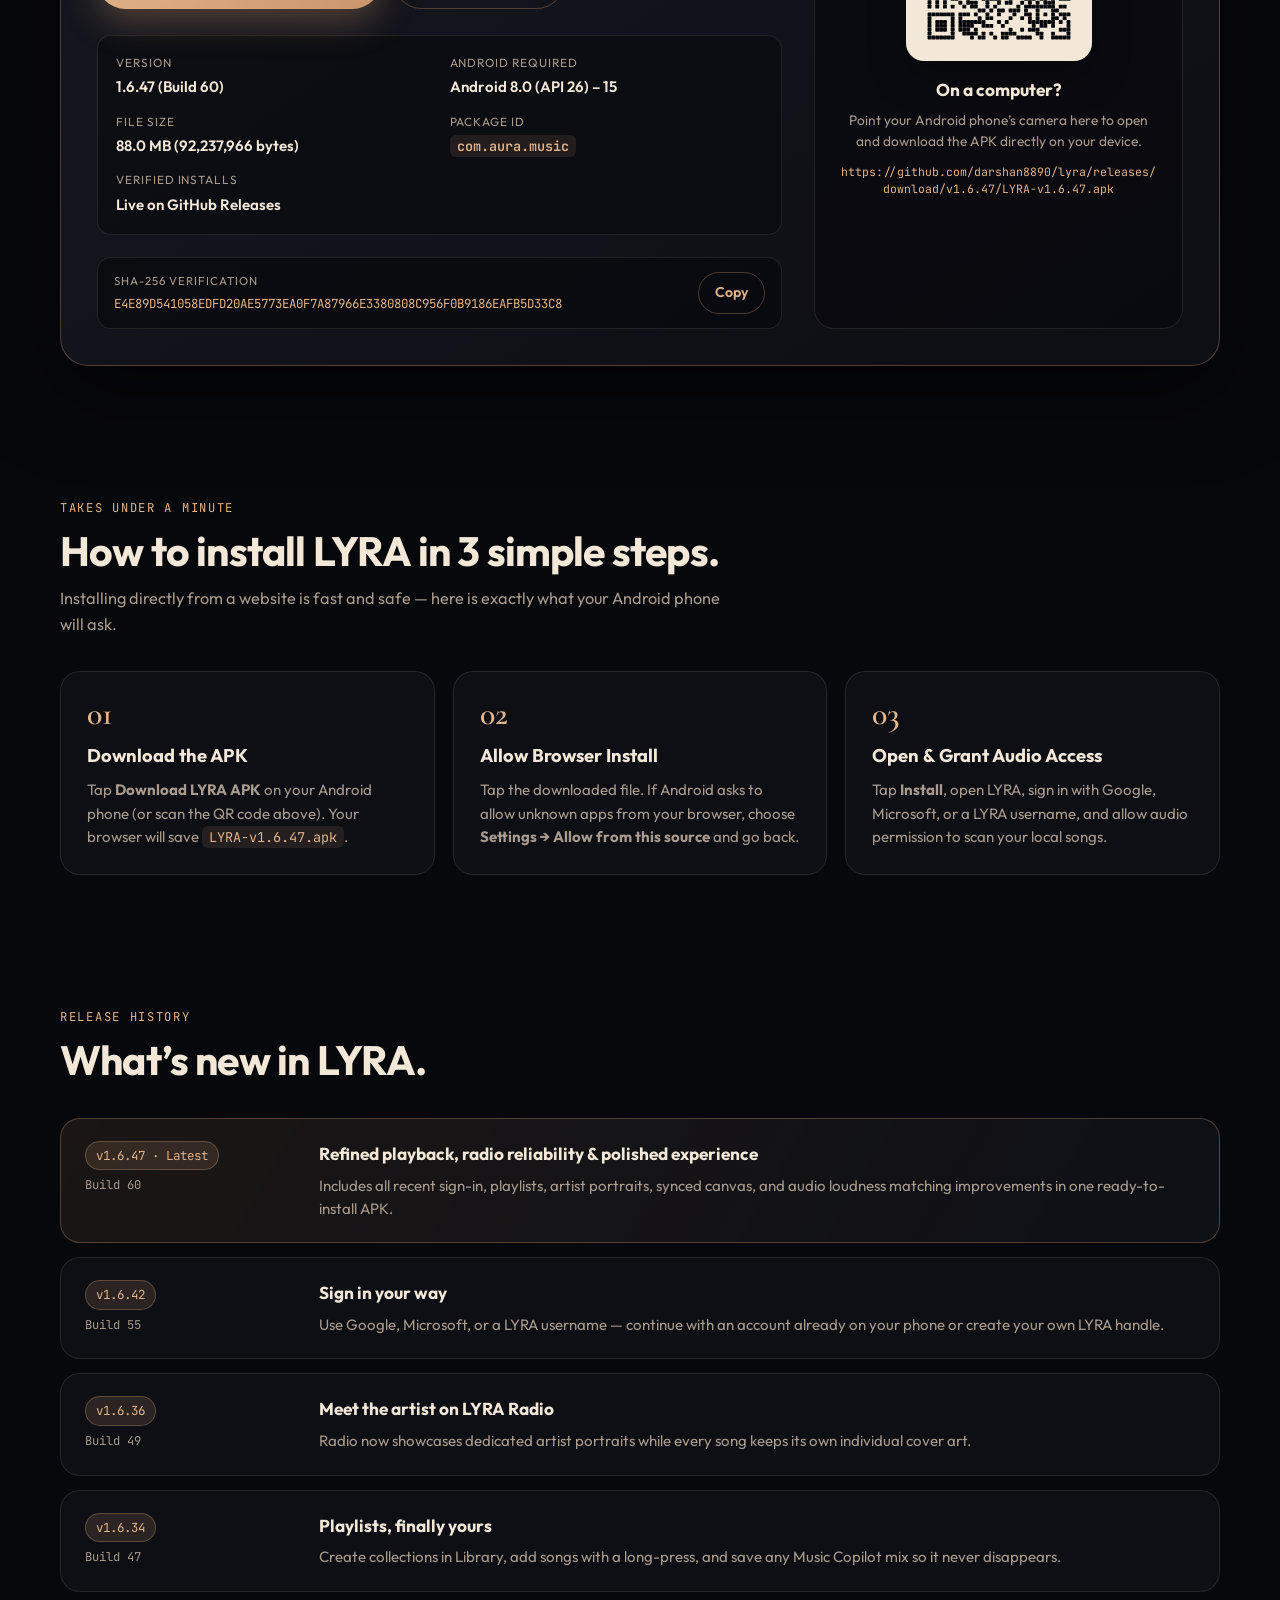
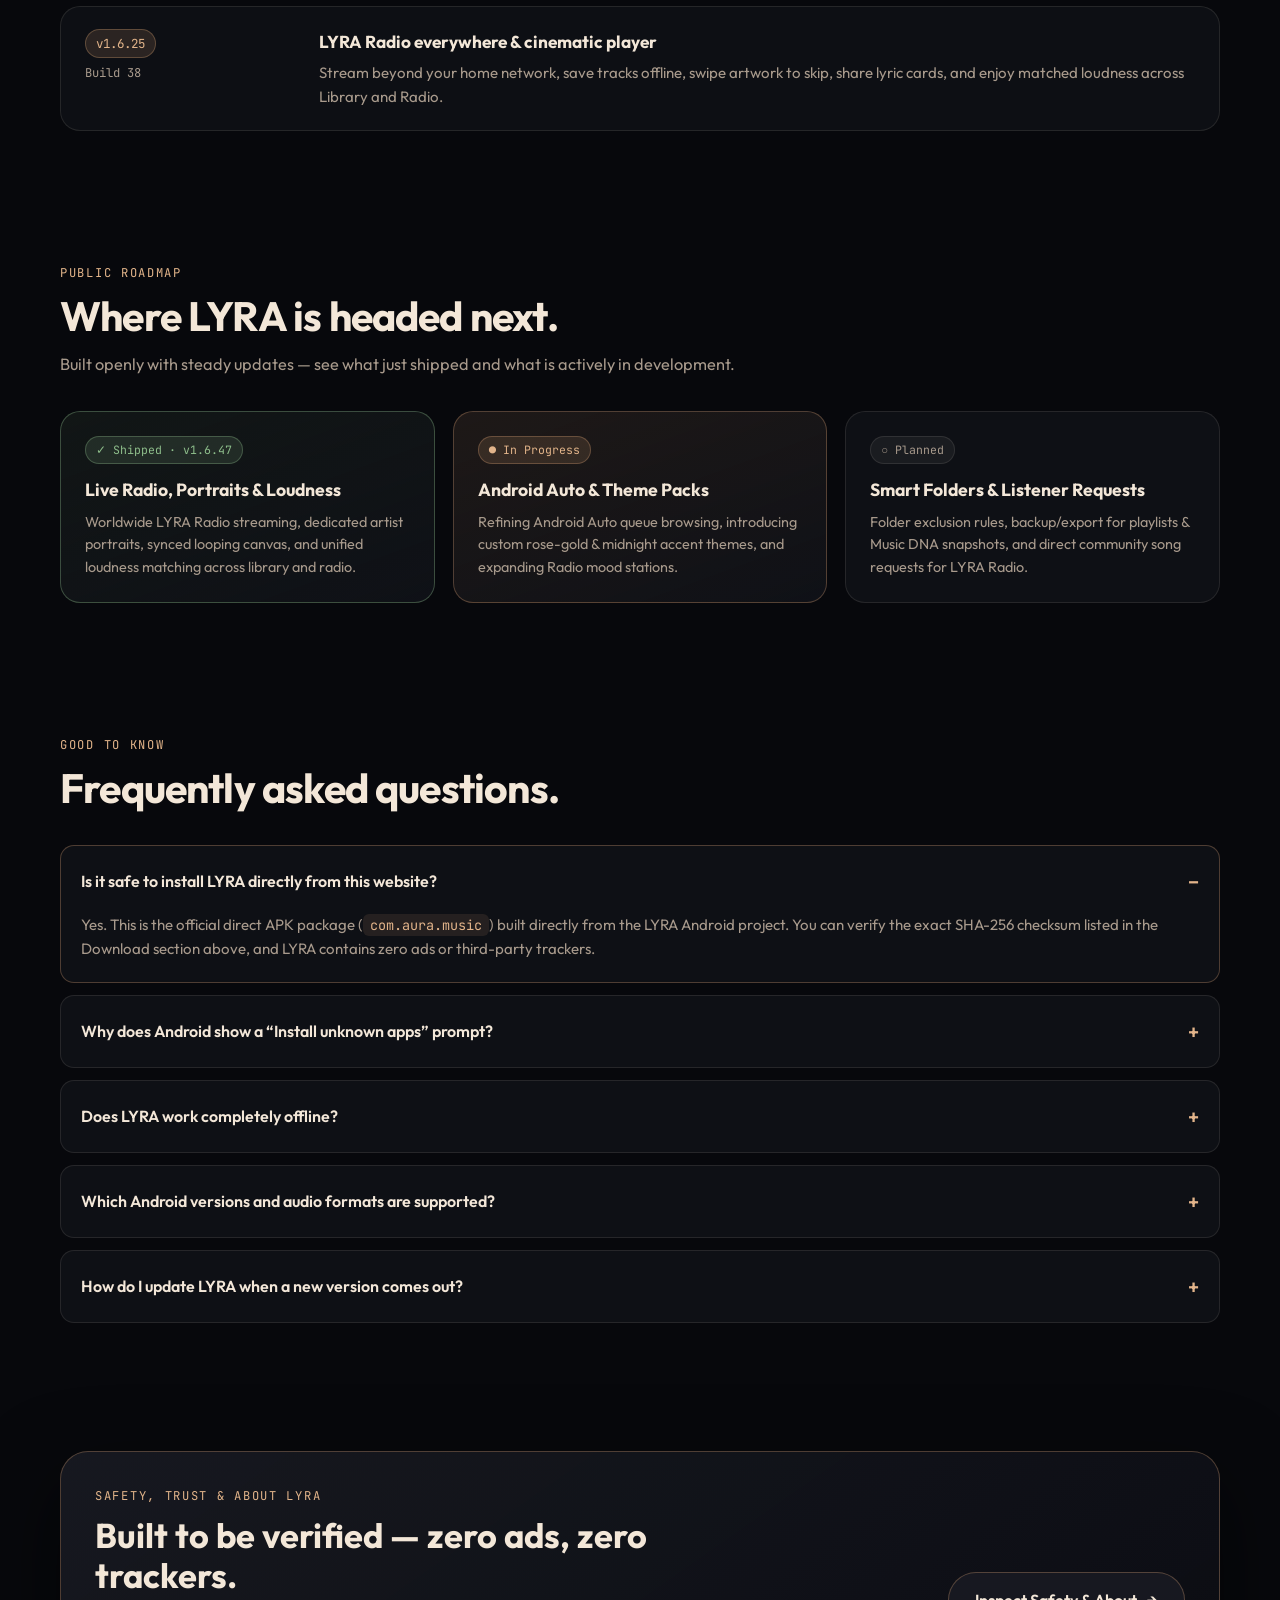
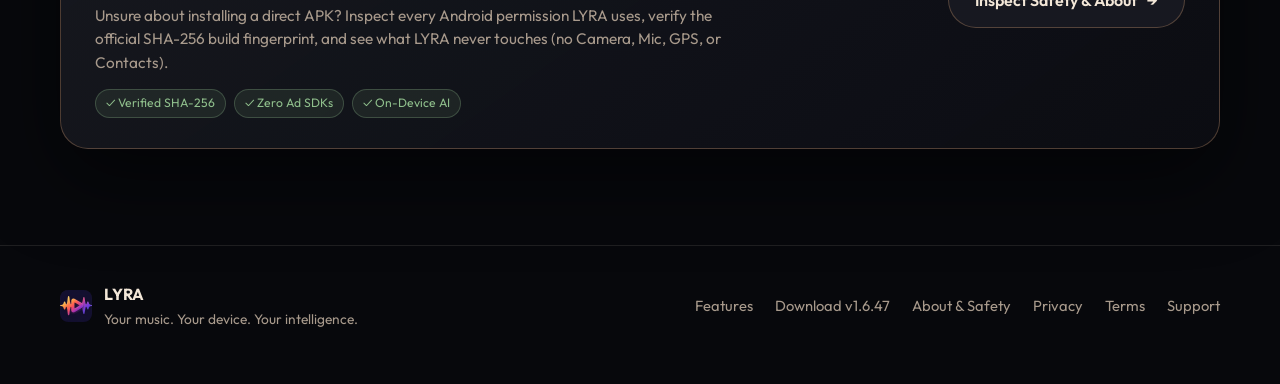
==== commit 4d43e21b: "Create dedicated support.html and add scroll-margin-top (index.html)" ====
--- a/index.html
+++ b/index.html
@@ -18,7 +18,7 @@
   <link rel="preconnect" href="https://fonts.googleapis.com" />
   <link rel="preconnect" href="https://fonts.gstatic.com" crossorigin />
   <link href="https://fonts.googleapis.com/css2?family=Cormorant+Garamond:ital,wght@0,500;0,600;1,500;1,600&family=JetBrains+Mono:wght@400;500&family=Outfit:wght@300;400;500;600;700&display=swap" rel="stylesheet" />
-  <link rel="stylesheet" href="styles.css?v=18" />
+  <link rel="stylesheet" href="styles.css?v=19" />
 </head>
 <body>
   <div class="ambient-stage" aria-hidden="true">
@@ -947,7 +947,7 @@
         <a href="about.html">About &amp; Safety</a>
         <a href="privacy.html">Privacy</a>
         <a href="privacy.html#terms">Terms</a>
-        <a href="privacy.html#support">Support</a>
+        <a href="support.html">Support</a>
       </div>
     </div>
   </footer>
--- a/styles.css
+++ b/styles.css
@@ -3523,6 +3523,296 @@
   padding: 8px 10px;
 }
 
+/* Comparison Table */
+.compare-wrap {
+  overflow-x: auto;
+  border-radius: var(--radius-xl);
+  border: 1px solid var(--line-gold);
+  background: rgba(14, 16, 22, 0.88);
+  box-shadow: var(--shadow-lg);
+}
+
+.compare-table {
+  width: 100%;
+  min-width: 680px;
+  border-collapse: collapse;
+  text-align: left;
+  font-size: 0.92rem;
+}
+
+.compare-table th,
+.compare-table td {
+  padding: 16px 20px;
+  border-bottom: 1px solid rgba(243, 231, 216, 0.07);
+}
+
+.compare-table thead th {
+  font-size: 0.8rem;
+  text-transform: uppercase;
+  letter-spacing: 0.08em;
+  color: var(--muted);
+  background: rgba(255, 255, 255, 0.02);
+}
+
+.compare-table tbody tr:last-child td {
+  border-bottom: none;
+}
+
+.compare-table .col-lyra {
+  background: rgba(201, 149, 108, 0.09);
+  border-left: 1px solid rgba(226, 180, 138, 0.24);
+  border-right: 1px solid rgba(226, 180, 138, 0.24);
+}
+
+.compare-table thead th.col-lyra {
+  color: var(--gold-bright);
+  background: rgba(201, 149, 108, 0.16);
+}
+
+.cmp-yes {
+  color: var(--ok);
+  font-weight: 500;
+}
+
+.cmp-mid {
+  color: var(--gold-bright);
+}
+
+.cmp-no {
+  color: var(--muted);
+  opacity: 0.8;
+}
+
+/* Public Roadmap */
+.roadmap-grid {
+  display: grid;
+  grid-template-columns: repeat(3, 1fr);
+  gap: 18px;
+}
+
+.roadmap-card {
+  padding: 24px;
+  border-radius: var(--radius-lg);
+  background: rgba(16, 18, 24, 0.84);
+  border: 1px solid var(--line);
+  transition: transform 0.25s ease, border-color 0.25s ease;
+}
+
+.roadmap-card:hover {
+  transform: translateY(-3px);
+  border-color: var(--line-gold);
+}
+
+.roadmap-card.is-done {
+  border-color: rgba(143, 191, 140, 0.34);
+  background: linear-gradient(160deg, rgba(143, 191, 140, 0.08), rgba(16, 18, 24, 0.92));
+}
+
+.roadmap-card.is-active {
+  border-color: var(--line-gold);
+  background: linear-gradient(160deg, rgba(201, 149, 108, 0.12), rgba(16, 18, 24, 0.92));
+}
+
+.roadmap-status {
+  display: inline-flex;
+  margin-bottom: 12px;
+  font-family: "JetBrains Mono", monospace;
+  font-size: 0.72rem;
+  padding: 4px 10px;
+  border-radius: 999px;
+  color: var(--muted);
+  background: rgba(255, 255, 255, 0.05);
+  border: 1px solid var(--line);
+}
+
+.roadmap-card.is-done .roadmap-status {
+  color: var(--ok);
+  background: rgba(143, 191, 140, 0.14);
+  border-color: rgba(143, 191, 140, 0.32);
+}
+
+.roadmap-card.is-active .roadmap-status {
+  color: var(--gold-bright);
+  background: rgba(201, 149, 108, 0.16);
+  border-color: var(--line-gold);
+}
+
+.roadmap-card h3 {
+  margin: 0 0 8px;
+  font-size: 1.1rem;
+}
+
+.roadmap-card p {
+  margin: 0;
+  color: var(--muted);
+  font-size: 0.9rem;
+}
+
+/* Privacy, Terms & Support */
+.legal-jump {
+  display: flex;
+  flex-wrap: wrap;
+  gap: 10px;
+}
+
+.legal-grid {
+  display: grid;
+  grid-template-columns: repeat(2, 1fr);
+  gap: 18px;
+}
+
+.support-grid {
+  display: grid;
+  grid-template-columns: repeat(3, 1fr);
+  gap: 18px;
+}
+
+.legal-card {
+  padding: 24px;
+  border-radius: var(--radius-lg);
+  background: rgba(16, 18, 24, 0.84);
+  border: 1px solid var(--line);
+  display: flex;
+  flex-direction: column;
+  gap: 10px;
+}
+
+.legal-card h3 {
+  margin: 0;
+  font-size: 1.08rem;
+}
+
+.legal-card p {
+  margin: 0;
+  color: var(--muted);
+  font-size: 0.92rem;
+}
+
+.legal-card .btn {
+  width: fit-content;
+  margin-top: auto;
+}
+
+/* Floating Persistent Mini-Player */
+.floating-mini-player {
+  position: fixed;
+  left: 50%;
+  bottom: 20px;
+  transform: translateX(-50%);
+  z-index: 86;
+  width: min(560px, calc(100vw - 24px));
+  padding: 10px 14px;
+  border-radius: 999px;
+  background: rgba(14, 16, 23, 0.94);
+  border: 1px solid var(--line-gold);
+  box-shadow: 0 18px 46px rgba(0, 0, 0, 0.6);
+  backdrop-filter: blur(14px);
+  display: flex;
+  align-items: center;
+  gap: 12px;
+  animation: toastSlide 0.28s cubic-bezier(0.22, 1, 0.36, 1);
+}
+
+.fmp-art {
+  width: 40px;
+  height: 40px;
+  border-radius: 999px;
+  object-fit: cover;
+  flex-shrink: 0;
+  border: 1px solid rgba(226, 180, 138, 0.35);
+}
+
+.fmp-meta {
+  flex: 1;
+  min-width: 0;
+  display: grid;
+  gap: 1px;
+}
+
+.fmp-meta strong {
+  font-size: 0.88rem;
+  white-space: nowrap;
+  overflow: hidden;
+  text-overflow: ellipsis;
+}
+
+.fmp-meta small {
+  font-size: 0.74rem;
+  color: var(--muted);
+  white-space: nowrap;
+  overflow: hidden;
+  text-overflow: ellipsis;
+}
+
+.fmp-eq {
+  display: inline-flex;
+  align-items: flex-end;
+  gap: 2.5px;
+  height: 15px;
+  flex-shrink: 0;
+}
+
+.fmp-eq i {
+  display: block;
+  width: 2.5px;
+  height: 100%;
+  border-radius: 999px;
+  background: var(--gold-bright);
+  transform-origin: bottom center;
+  animation: moodEqBar 0.9s ease-in-out infinite alternate;
+}
+
+.fmp-eq i:nth-child(2) { animation-delay: -0.3s; }
+.fmp-eq i:nth-child(3) { animation-delay: -0.6s; }
+.fmp-eq i:nth-child(4) { animation-delay: -0.15s; }
+
+.fmp-eq.is-paused i {
+  animation-play-state: paused;
+  transform: scaleY(0.3);
+}
+
+.fmp-controls {
+  display: flex;
+  align-items: center;
+  gap: 6px;
+  flex-shrink: 0;
+}
+
+.fmp-btn {
+  width: 32px;
+  height: 32px;
+  border-radius: 999px;
+  border: 1px solid var(--line);
+  background: rgba(255, 255, 255, 0.04);
+  color: var(--text);
+  cursor: pointer;
+  display: inline-flex;
+  align-items: center;
+  justify-content: center;
+  font-size: 0.74rem;
+  padding: 0;
+  transition: border-color 0.2s ease, background 0.2s ease;
+}
+
+.fmp-btn:hover {
+  border-color: var(--line-gold);
+  background: rgba(201, 149, 108, 0.16);
+}
+
+.fmp-btn.fmp-play {
+  width: 36px;
+  height: 36px;
+  border: none;
+  background: linear-gradient(135deg, var(--gold-bright), var(--gold));
+  color: #140f0b;
+  font-weight: 700;
+}
+
+body.has-mini-player .post-download-bar,
+body.has-mini-player .toast {
+  bottom: 92px;
+}
+
 /* Footer */
 .site-footer {
   border-top: 1px solid var(--line);
@@ -3713,7 +4003,9 @@
 
   .bento-grid,
   .steps-grid,
-  .about-tech-grid {
+  .about-tech-grid,
+  .roadmap-grid,
+  .support-grid {
     grid-template-columns: 1fr 1fr;
   }
 
@@ -3742,8 +4034,15 @@
   .bento-grid,
   .steps-grid,
   .release-item,
-  .about-tech-grid {
+  .about-tech-grid,
+  .roadmap-grid,
+  .legal-grid,
+  .support-grid {
     grid-template-columns: 1fr;
+  }
+
+  .fmp-eq {
+    display: none;
   }
 
   .bento-wide {
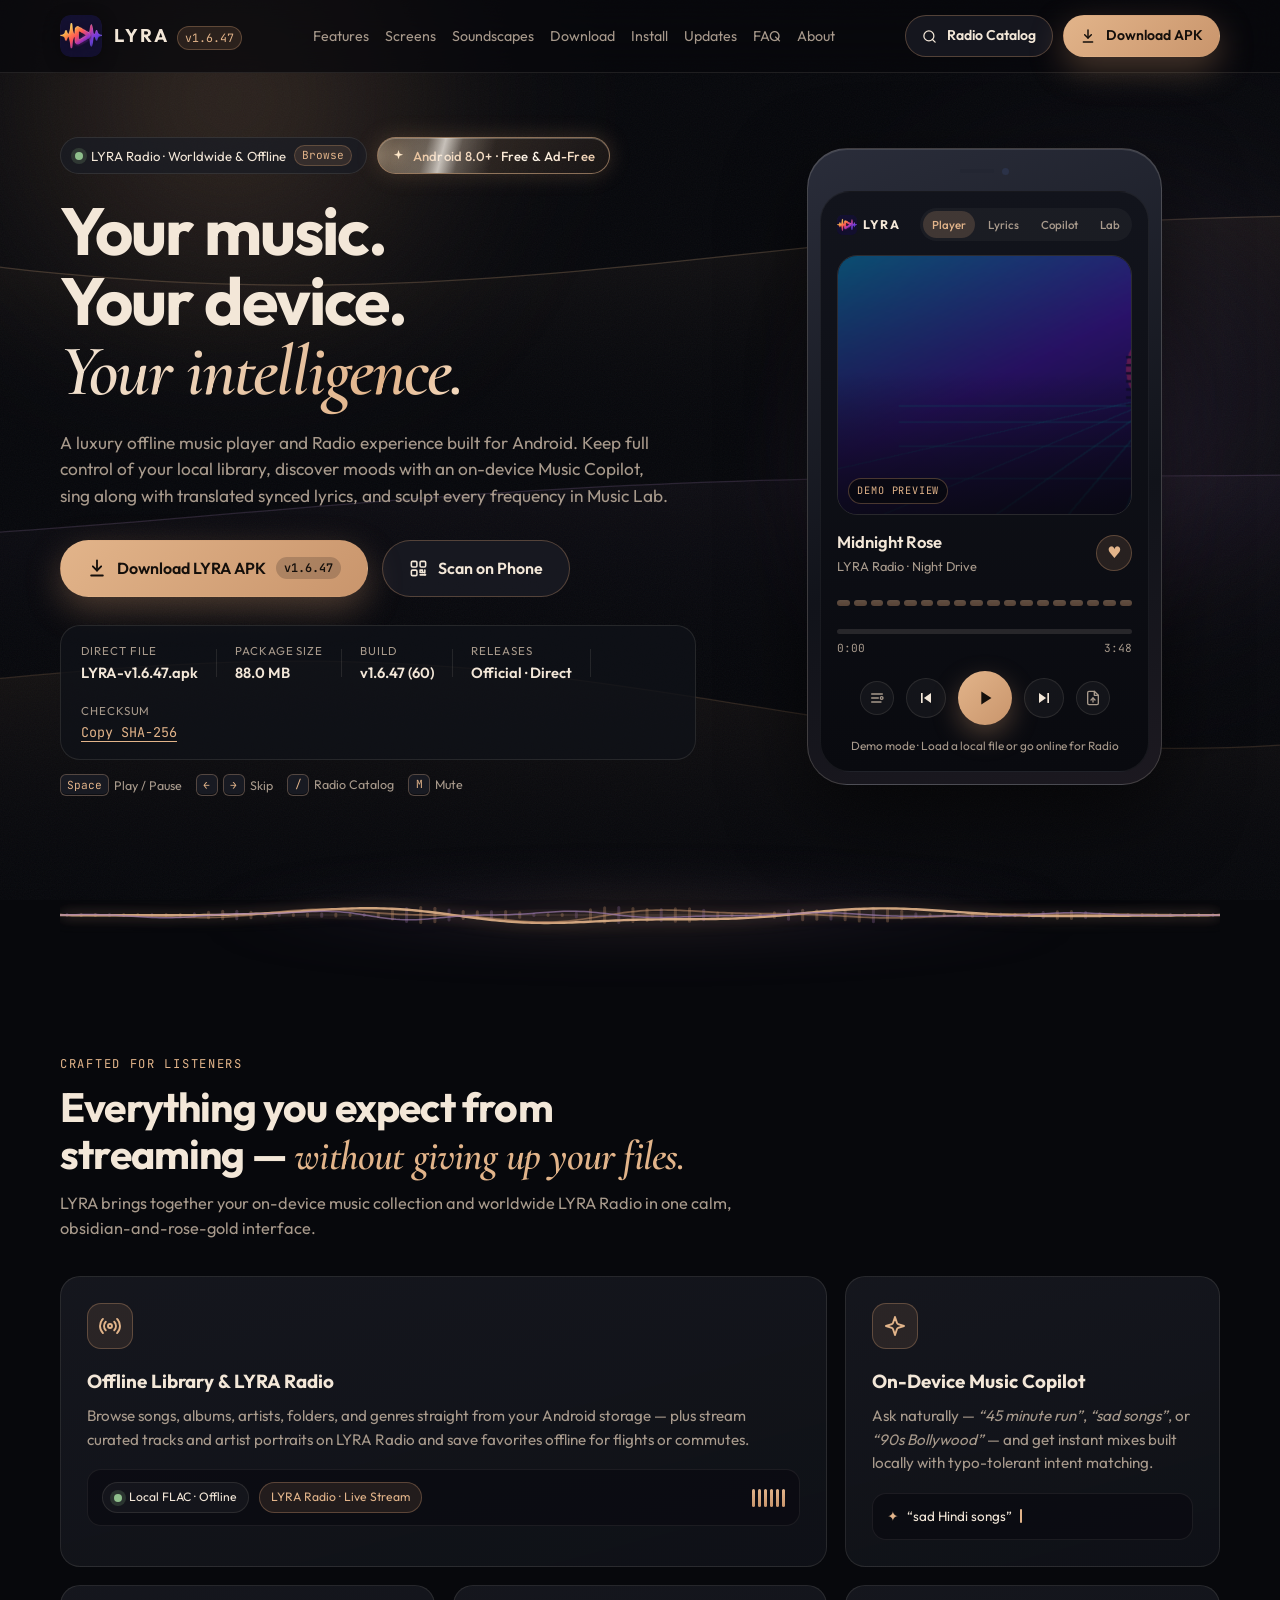
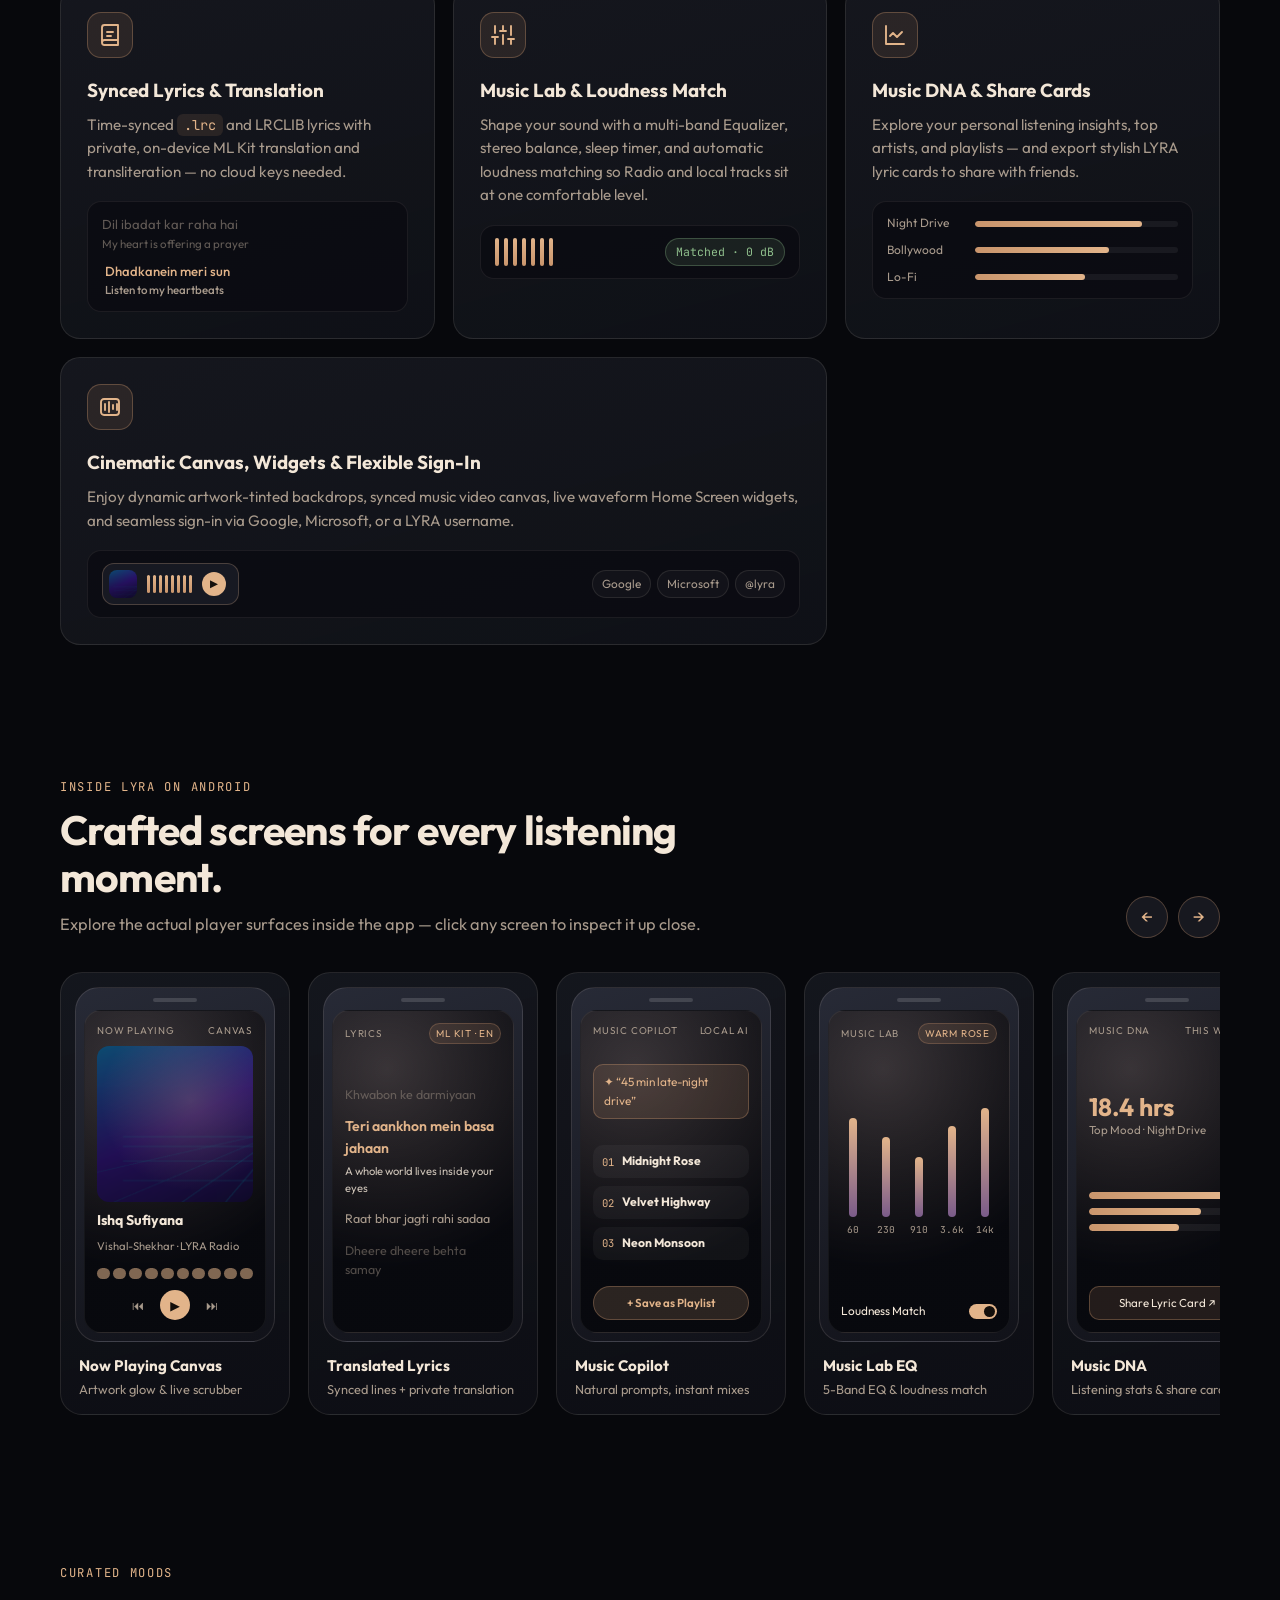
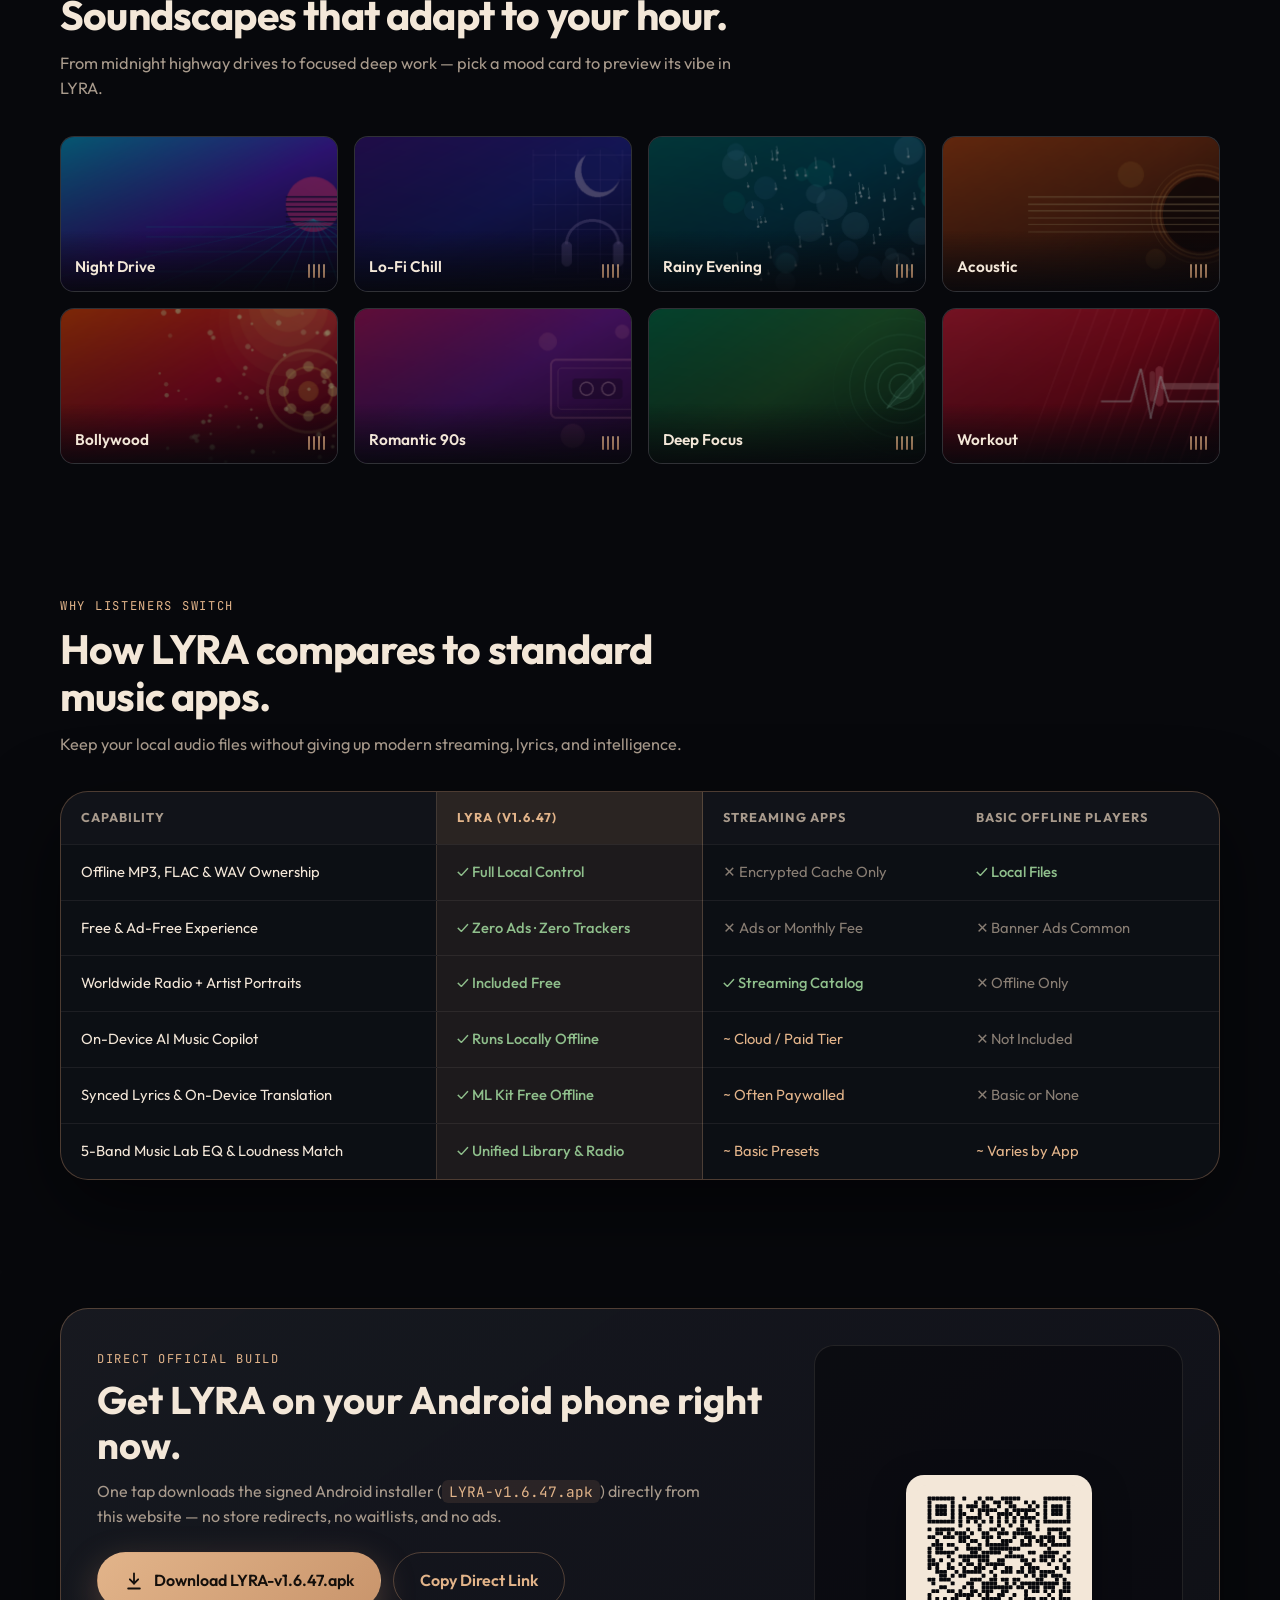
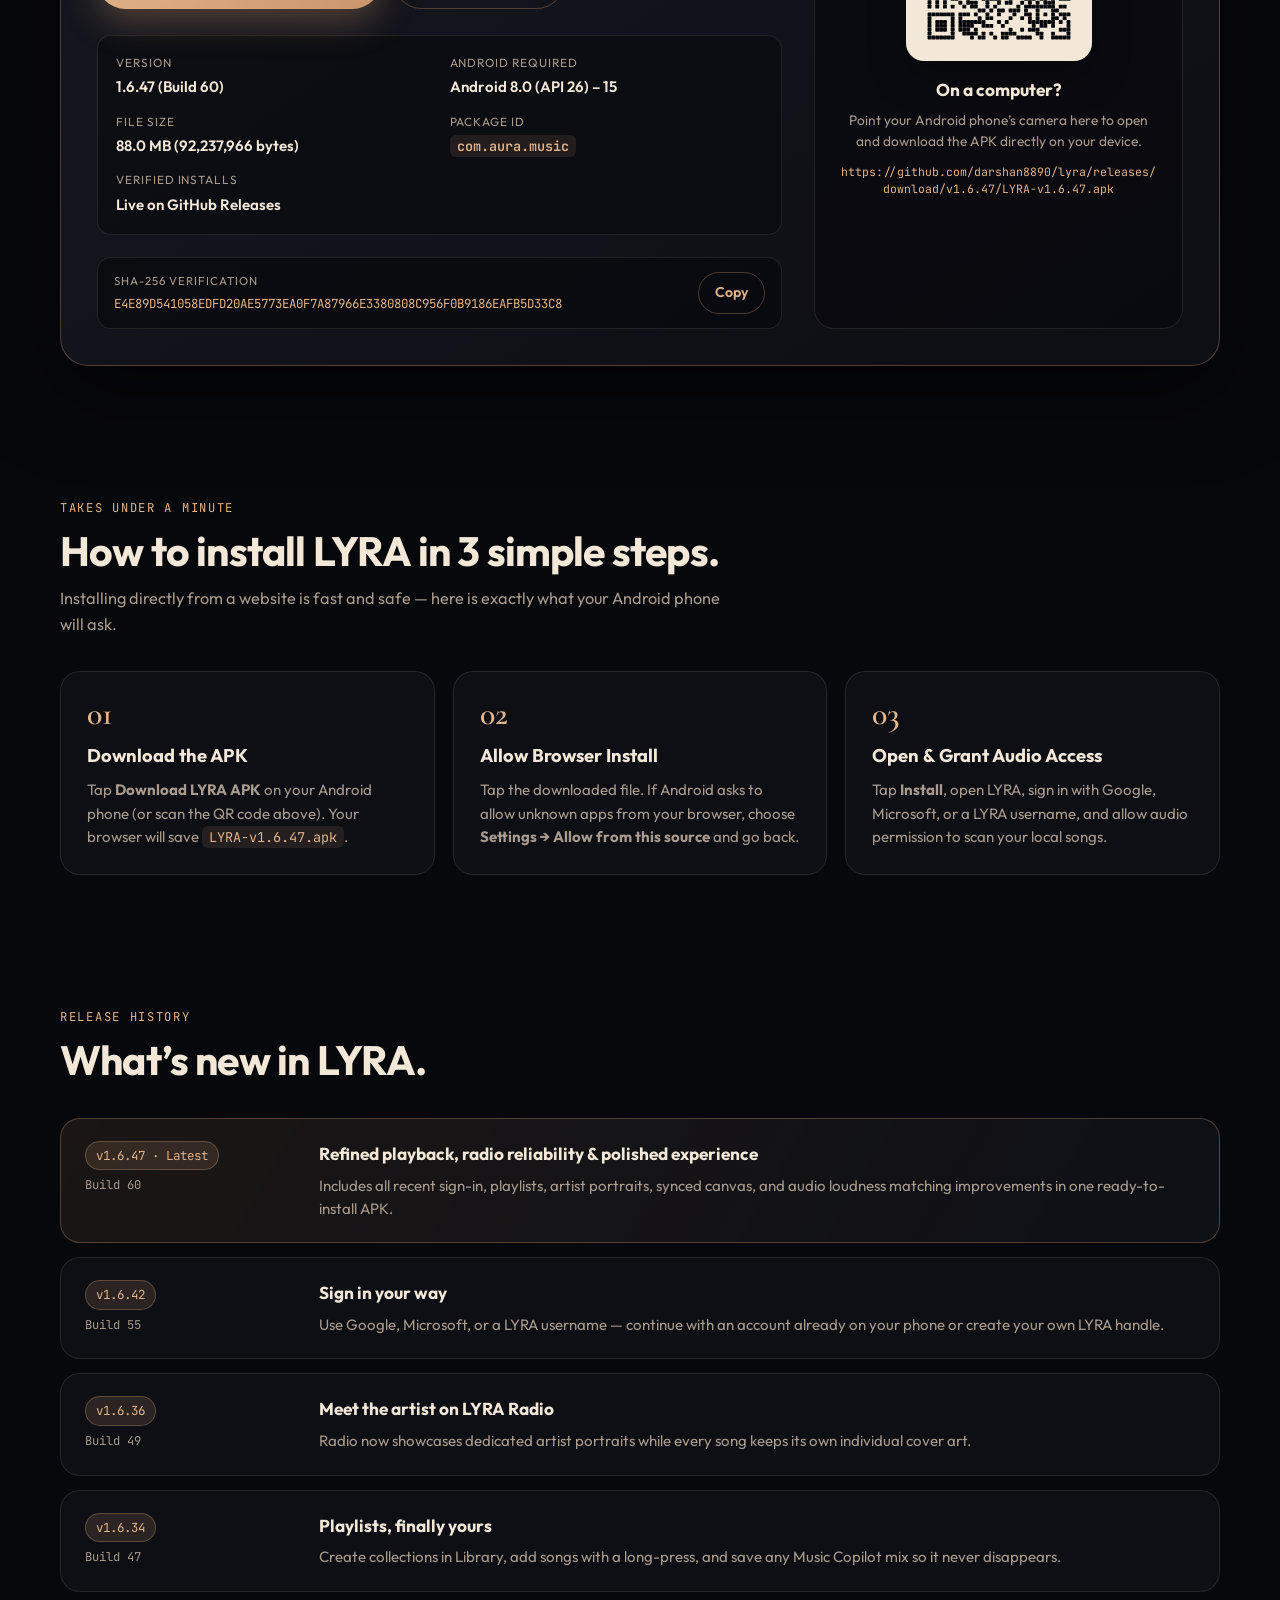
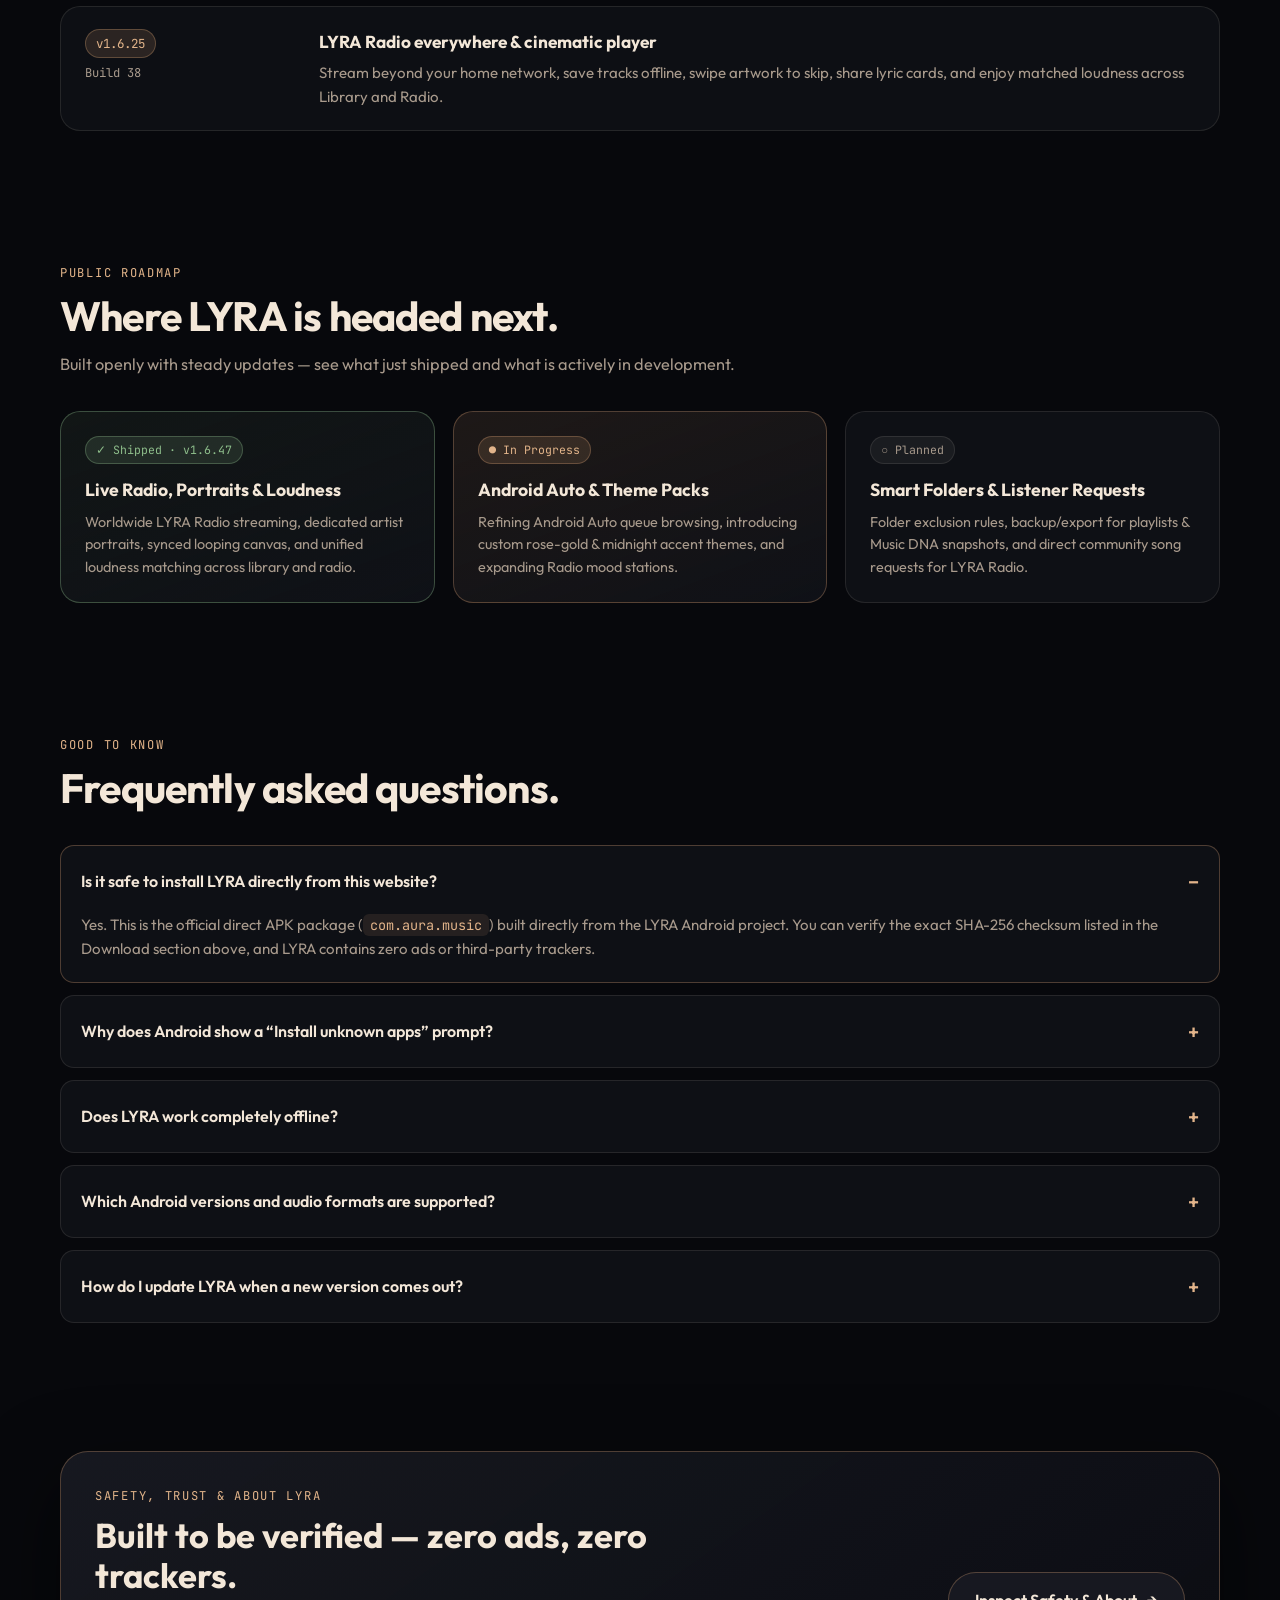
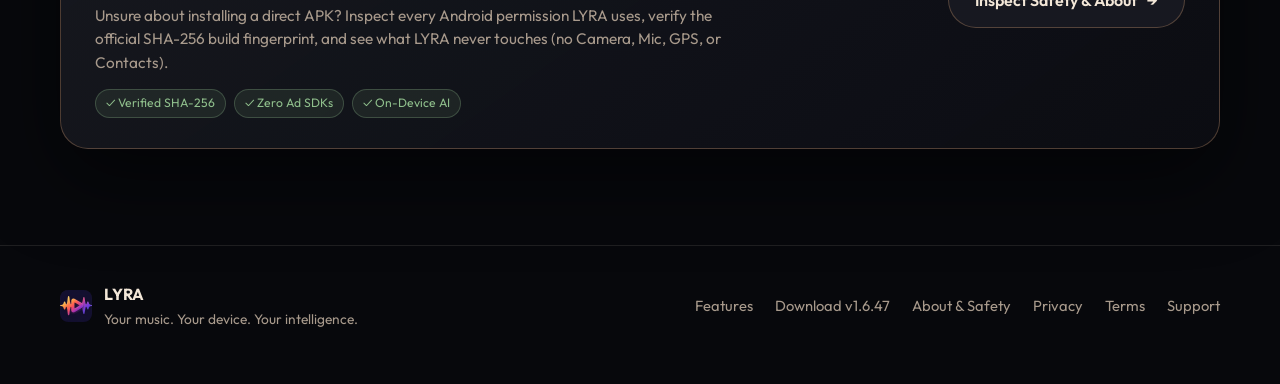
==== commit 190fb694: "Add SEO pack (sitemap, robots, canonical, JSON-LD) (index.html)" ====
--- a/index.html
+++ b/index.html
@@ -6,7 +6,9 @@
   <meta name="theme-color" content="#07080c" />
   <title>LYRA — Your Music. Your Device. Your Intelligence.</title>
   <meta name="description" content="Download LYRA for Android (v1.6.47 APK). A refined offline music player and worldwide LYRA Radio app with on-device Music Copilot, synced lyrics &amp; translation, and Music Lab EQ." />
+  <link rel="canonical" href="https://darshan8890.github.io/lyra/" />
   <meta property="og:type" content="website" />
+  <meta property="og:url" content="https://darshan8890.github.io/lyra/" />
   <meta property="og:title" content="LYRA — Your Music. Your Device. Your Intelligence." />
   <meta property="og:description" content="Free &amp; Ad-Free Android music player and worldwide LYRA Radio with on-device Music Copilot, synced translated lyrics, and 5-Band Music Lab EQ." />
   <meta property="og:image" content="https://darshan8890.github.io/lyra/assets/lyra-logo.png?v=2" />
@@ -19,6 +21,33 @@
   <link rel="preconnect" href="https://fonts.gstatic.com" crossorigin />
   <link href="https://fonts.googleapis.com/css2?family=Cormorant+Garamond:ital,wght@0,500;0,600;1,500;1,600&family=JetBrains+Mono:wght@400;500&family=Outfit:wght@300;400;500;600;700&display=swap" rel="stylesheet" />
   <link rel="stylesheet" href="styles.css?v=19" />
+  <script type="application/ld+json">
+  {
+    "@context": "https://schema.org",
+    "@type": "SoftwareApplication",
+    "name": "LYRA",
+    "alternateName": "LYRA Music Player",
+    "applicationCategory": "MultimediaApplication",
+    "applicationSubCategory": "Music Player & Radio",
+    "operatingSystem": "Android 8.0+",
+    "softwareVersion": "1.6.47",
+    "fileSize": "88MB",
+    "url": "https://darshan8890.github.io/lyra/",
+    "downloadUrl": "https://github.com/darshan8890/lyra/releases/download/v1.6.47/LYRA-v1.6.47.apk",
+    "image": "https://darshan8890.github.io/lyra/assets/lyra-logo.png?v=2",
+    "description": "Free and ad-free Android offline music player and worldwide LYRA Radio app with on-device Music Copilot, synced lyric translation, and 5-band Music Lab EQ.",
+    "author": {
+      "@type": "Person",
+      "name": "Darshan Panchal",
+      "url": "https://github.com/darshan8890"
+    },
+    "offers": {
+      "@type": "Offer",
+      "price": "0",
+      "priceCurrency": "USD"
+    }
+  }
+  </script>
 </head>
 <body>
   <div class="ambient-stage" aria-hidden="true">
--- a/styles.css
+++ b/styles.css
@@ -1460,6 +1460,11 @@
 /* Sections */
 .section {
   padding: 64px 0;
+}
+
+section[id],
+.section[id] {
+  scroll-margin-top: 88px;
 }
 
 .section-head {
